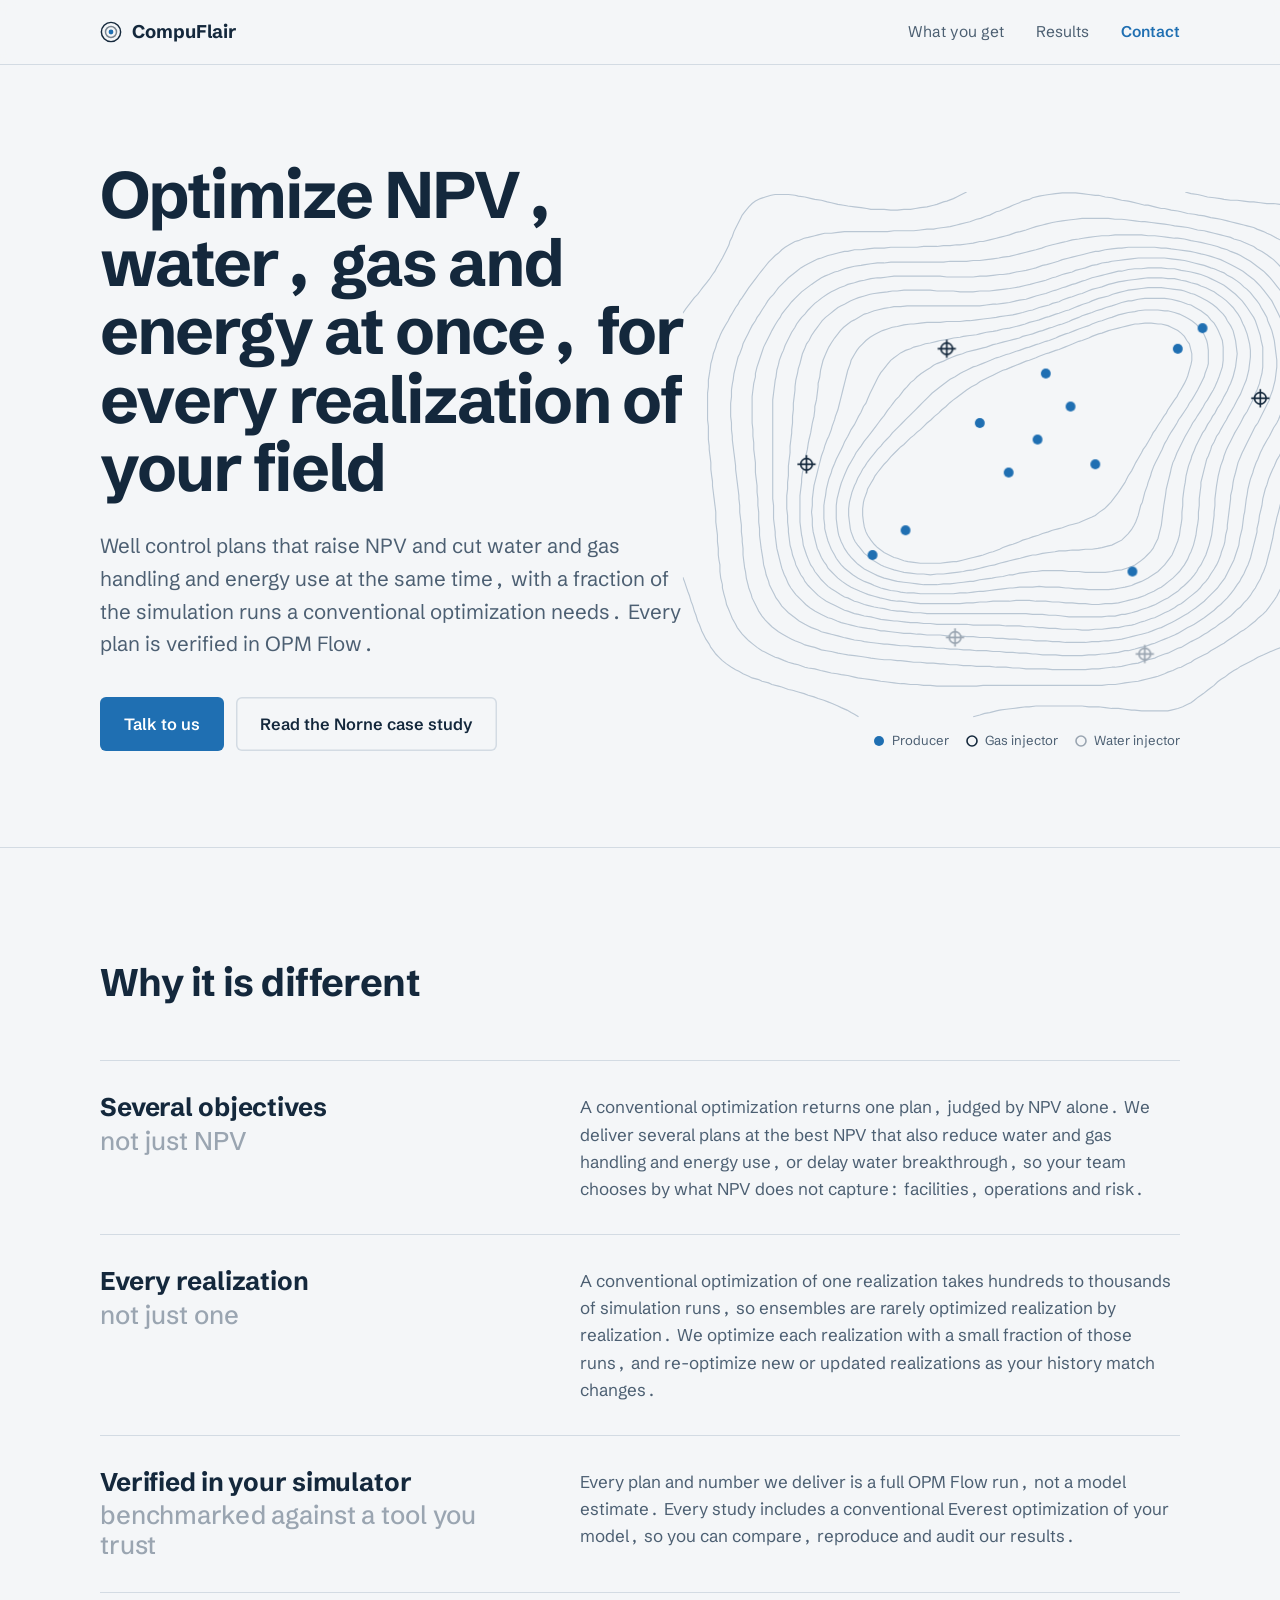
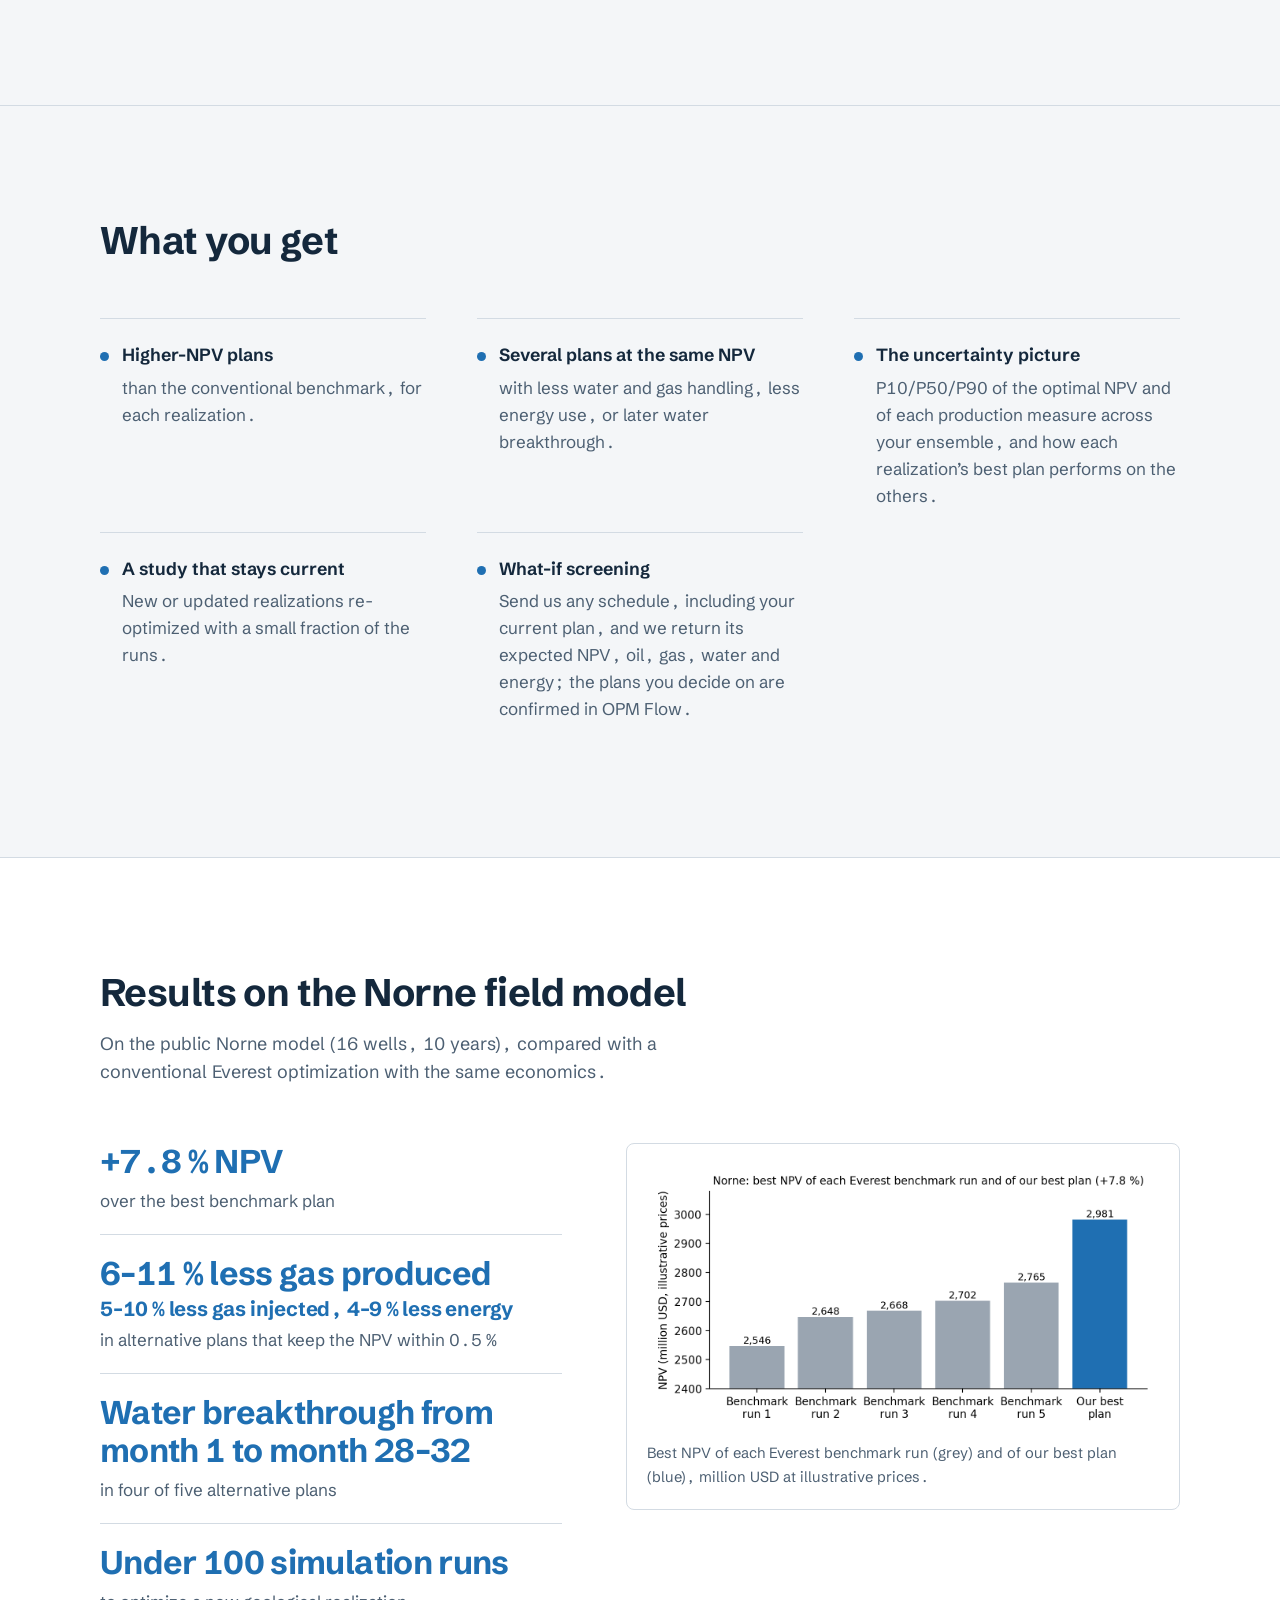
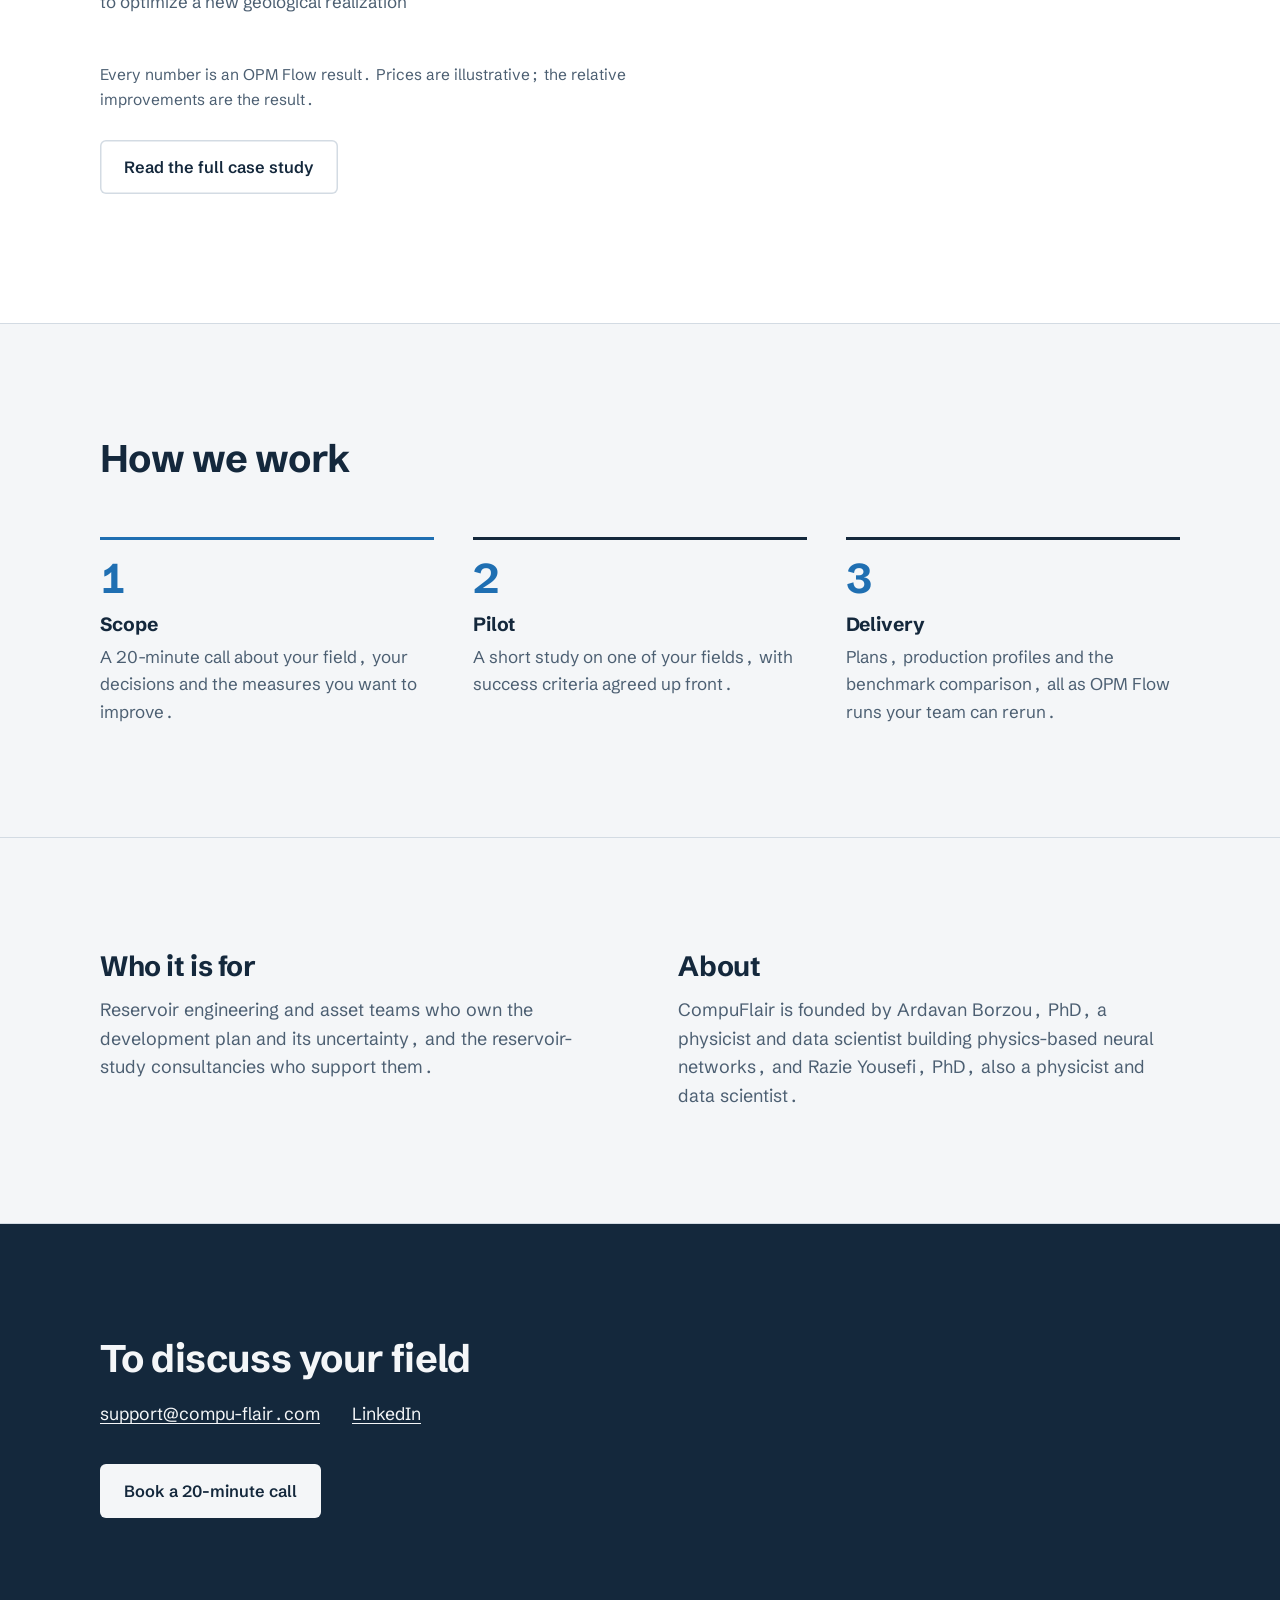
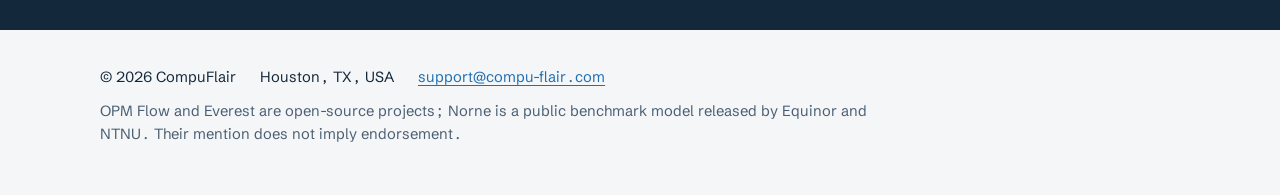
==== index.html @ 42e64021 "Fill in contact details, add email copy fallback, drop scope note - Replace placeholders with CompuF" ====
<!doctype html>
<html lang="en">
<head>
  <meta charset="utf-8">
  <meta name="viewport" content="width=device-width, initial-scale=1">
  <title>CompuFlair | Well control optimization</title>
  <meta name="description" content="Well control plans that raise NPV and cut water and gas handling and energy use at the same time, for every realization of your field. Every plan verified in OPM Flow.">
  <meta property="og:title" content="CompuFlair | Well control optimization">
  <meta property="og:description" content="Optimize NPV, water, gas and energy at once, for every realization of your field.">
  <meta property="og:type" content="website">
  <meta property="og:image" content="assets/figures/npv_comparison.png">
  <link rel="icon" href="assets/favicon.svg" type="image/svg+xml">
  <link rel="preconnect" href="https://fonts.googleapis.com">
  <link rel="preconnect" href="https://fonts.gstatic.com" crossorigin>
  <link href="https://fonts.googleapis.com/css2?family=Schibsted+Grotesk:wght@400;500;600;700&display=swap" rel="stylesheet">
  <link rel="stylesheet" href="assets/css/style.css">
</head>
<body>
  <a class="skip" href="#main">Skip to content</a>

  <header class="site-header">
    <div class="wrap">
      <a class="brand" href="./" aria-label="CompuFlair home">
        <svg viewBox="0 0 24 24" aria-hidden="true"><circle cx="12" cy="12" r="10.5" fill="none" stroke="currentColor" stroke-width="1.6"/><circle cx="12" cy="12" r="6" fill="none" stroke="currentColor" stroke-width="1.6" opacity=".55"/><circle cx="12" cy="12" r="2.6" fill="#1f6fb2"/></svg>
        CompuFlair
      </a>
      <nav class="nav" aria-label="Main">
        <a href="#what-you-get">What you get</a>
        <a href="#results">Results</a>
        <a class="nav-cta" href="#contact">Contact</a>
      </nav>
    </div>
  </header>

  <main id="main">
    <section class="hero">
      <div class="wrap">
        <div>
          <h1>Optimize NPV, water, gas and energy at once, for every realization of your field</h1>
          <p class="lede">Well control plans that raise NPV and cut water and gas handling and energy use at the same time, with a fraction of the simulation runs a conventional optimization needs. Every plan is verified in OPM Flow.</p>
          <div class="actions">
            <a class="button" href="#contact">Talk to us</a>
            <a class="button button-quiet" href="case-study.html">Read the Norne case study</a>
          </div>
        </div>
        <div class="hero-map" aria-hidden="false">
<svg class="reservoir" viewBox="0 0 800 640" role="img" aria-label="Contour map of a reservoir with 11 producers and 5 injectors">
<g class="contours" fill="none">
<path d="M0,147 L4,141 L8,136 L11,132 L14,128 L18,124 L21,120 L24,116 L28,111 L32,106 L36,100 L39,96 L41,92 L44,87 L48,80 L50,76 L52,72 L56,64 L57,60 L60,54 L62,48 L64,44 L68,36 L70,32 L72,28 L76,23 L80,18 L84,14 L88,11 L94,8 L100,6 L107,4 L112,3 L120,3 L128,3 L136,4 L140,5 L148,6 L156,8 L160,9 L168,10 L175,12 L180,13 L188,15 L195,16 L200,17 L208,18 L216,19 L223,20 L228,21 L236,21 L244,21 L252,22 L260,22 L268,21 L276,21 L282,20 L288,19 L296,18 L304,16 L308,15 L316,12 L320,11 L328,8 L332,6 L336,4 L344,0"/>
<path d="M609,0 L616,2 L624,3 L628,4 L636,6 L644,7 L652,8 L656,9 L664,10 L672,10 L680,11 L687,12 L692,12 L700,13 L708,14 L716,14 L724,15 L732,15 L737,16 L744,17 L752,18 L758,20 L764,22 L768,24 L774,28 L777,32 L780,36 L784,44 L785,48 L787,56 L788,60 L790,68 L791,76 L792,81 L794,88 L795,96"/>
<path d="M796,366 L792,371 L788,376 L786,380 L783,384 L780,391 L778,396 L776,401 L774,408 L772,416 L772,420 L771,428 L770,436 L770,444 L771,452 L771,460 L772,465 L773,472 L774,480 L776,488 L777,492 L778,500 L779,508 L778,516 L776,522 L772,528 L768,532 L764,535 L760,537 L755,540 L748,543 L744,545 L736,548 L732,549 L725,552 L720,554 L715,556 L708,559 L704,561 L697,564 L692,567 L688,569 L682,572 L676,575 L672,578 L668,580 L662,584 L657,588 L652,591 L648,594 L644,598 L640,601 L636,604 L631,608 L625,612 L620,616 L616,619 L612,621 L606,624 L600,626 L592,628 L588,629 L580,629 L572,629 L564,629 L556,629 L548,628 L544,628 L536,627 L528,626 L520,626 L512,625 L504,624 L497,624 L492,624 L484,623 L476,623 L468,623 L460,623 L452,623 L444,623 L436,623 L428,623 L420,624 L416,624 L408,625 L400,626 L392,627 L384,628 L380,629 L372,631 L366,632 L360,634 L352,636"/>
<path d="M213,636 L208,633 L204,631 L199,628 L192,625 L188,623 L181,620 L176,618 L171,616 L164,614 L159,612 L152,610 L147,608 L140,606 L133,604 L128,603 L120,600 L116,599 L108,597 L104,595 L96,593 L92,591 L84,589 L80,587 L73,584 L68,581 L64,579 L59,576 L53,572 L48,568 L44,564 L40,560 L37,556 L34,552 L32,548 L28,542 L25,536 L23,532 L20,524 L18,520 L16,513 L14,508 L12,501 L10,496 L8,489 L6,484 L4,478 L2,472 L0,467"/>
<path d="M796,311 L792,316 L789,320 L786,324 L782,328 L779,332 L776,336 L772,341 L768,346 L764,352 L761,356 L759,360 L756,366 L753,372 L751,376 L748,384 L747,388 L744,396 L743,400 L742,408 L740,415 L739,420 L738,428 L736,436 L736,440 L734,448 L732,456 L731,460 L729,468 L728,472 L725,480 L723,484 L720,490 L716,496 L713,500 L710,504 L707,508 L703,512 L698,516 L694,520 L689,524 L684,528 L680,531 L676,533 L672,536 L666,540 L660,544 L656,547 L652,549 L647,552 L640,556 L636,559 L632,561 L626,564 L620,567 L616,570 L611,572 L604,576 L600,577 L594,580 L588,582 L584,584 L576,587 L572,588 L564,590 L556,592 L552,593 L544,594 L536,595 L530,596 L524,597 L516,597 L508,598 L500,598 L492,598 L484,598 L476,598 L468,598 L460,598 L452,598 L444,598 L436,598 L428,598 L420,598 L412,598 L404,598 L396,598 L388,598 L380,598 L372,598 L364,598 L356,599 L348,599 L340,599 L332,599 L324,599 L316,599 L308,599 L300,598 L292,598 L284,597 L276,597 L268,596 L264,596 L256,595 L248,594 L240,593 L234,592 L228,591 L220,590 L212,589 L208,588 L200,586 L192,585 L187,584 L180,583 L172,581 L167,580 L160,578 L152,577 L148,576 L140,573 L135,572 L128,570 L123,568 L116,565 L112,564 L104,560 L100,558 L96,556 L90,552 L85,548 L80,544 L76,540 L72,536 L69,532 L66,528 L64,524 L60,517 L58,512 L56,507 L53,500 L52,495 L50,488 L48,480 L48,476 L46,468 L45,460 L45,452 L44,447 L43,440 L43,432 L42,424 L42,416 L41,408 L40,400 L40,394 L40,388 L39,380 L38,372 L37,364 L36,356 L36,351 L35,344 L34,336 L34,328 L33,320 L32,312 L32,308 L31,300 L31,292 L31,284 L30,276 L30,268 L30,260 L30,252 L30,244 L31,236 L31,228 L32,222 L33,216 L34,208 L36,201 L37,196 L40,188 L41,184 L44,177 L46,172 L48,168 L52,161 L55,156 L57,152 L60,147 L64,140 L67,136 L69,132 L72,128 L76,122 L80,116 L83,112 L86,108 L89,104 L92,100 L96,95 L100,90 L104,85 L108,81 L112,77 L116,74 L120,70 L124,67 L129,64 L136,60 L140,59 L147,56 L152,55 L160,53 L164,52 L172,50 L180,50 L188,49 L196,48 L204,48 L211,48 L216,48 L224,48 L232,48 L240,48 L248,48 L256,47 L264,47 L272,47 L280,47 L288,46 L296,45 L304,45 L309,44 L316,43 L324,42 L332,40 L336,39 L344,37 L348,36 L356,33 L361,32 L368,29 L372,28 L380,24 L384,23 L391,20 L396,18 L400,16 L408,13 L412,11 L420,9 L424,7 L432,5 L438,4 L444,3 L452,2 L460,1 L468,1 L476,1 L484,2 L492,3 L500,4 L504,4 L512,6 L520,7 L524,8 L532,10 L540,11 L544,12 L552,14 L560,16 L564,16 L572,18 L580,20 L584,20 L592,22 L600,23 L604,24 L612,26 L620,27 L625,28 L632,29 L640,31 L646,32 L652,33 L660,35 L664,36 L672,38 L680,40 L684,41 L692,43 L696,45 L704,48 L708,50 L713,52 L720,56 L724,58 L728,61 L732,64 L737,68 L741,72 L744,76 L748,81 L752,87 L755,92 L758,96 L760,100 L764,108 L766,112 L768,116 L771,124 L773,128 L776,134 L778,140 L780,144 L784,152 L785,156 L788,162 L791,168 L793,172 L796,180"/>
<path d="M520,576 L512,577 L504,578 L496,578 L488,579 L480,579 L472,579 L464,579 L456,579 L448,579 L440,578 L432,578 L424,578 L416,578 L408,577 L400,577 L392,576 L384,576 L380,576 L372,575 L364,575 L356,575 L348,574 L340,574 L332,573 L324,573 L316,572 L312,572 L304,571 L296,571 L288,570 L280,570 L272,569 L264,568 L260,568 L252,567 L244,567 L236,566 L228,565 L222,564 L216,563 L208,562 L200,561 L194,560 L188,559 L180,557 L174,556 L168,555 L160,552 L156,551 L148,549 L144,547 L136,544 L132,542 L128,540 L121,536 L116,533 L112,530 L108,527 L104,523 L100,519 L96,514 L92,508 L90,504 L88,500 L84,492 L83,488 L80,480 L79,476 L77,468 L76,460 L75,456 L74,448 L73,440 L73,432 L72,424 L72,420 L71,412 L71,404 L70,396 L69,388 L69,380 L68,372 L68,368 L67,360 L66,352 L65,344 L64,336 L64,332 L63,324 L62,316 L61,308 L60,300 L60,296 L59,288 L59,280 L58,272 L58,264 L58,256 L59,248 L59,240 L60,233 L61,228 L62,220 L64,212 L65,208 L67,200 L69,196 L72,188 L73,184 L76,178 L79,172 L81,168 L84,162 L88,156 L90,152 L93,148 L96,143 L100,137 L103,132 L106,128 L110,124 L113,120 L116,116 L120,112 L124,108 L128,104 L133,100 L138,96 L143,92 L148,89 L152,87 L158,84 L164,81 L168,80 L176,77 L180,76 L188,74 L196,72 L200,72 L208,70 L216,70 L224,69 L232,68 L239,68 L244,68 L252,67 L260,67 L268,67 L276,67 L284,67 L292,66 L300,66 L308,66 L316,65 L324,65 L332,64 L336,64 L344,63 L352,62 L360,60 L364,60 L372,58 L380,56 L384,55 L392,53 L396,52 L404,49 L409,48 L416,46 L422,44 L428,42 L436,40 L440,39 L448,37 L453,36 L460,35 L468,34 L476,33 L484,32 L490,32 L496,32 L504,32 L508,32 L516,32 L524,33 L532,33 L540,34 L548,35 L556,36 L560,36 L568,37 L576,38 L584,39 L591,40 L596,41 L604,42 L612,43 L616,44 L624,46 L632,47 L636,48 L644,50 L652,52 L656,53 L664,55 L668,57 L676,59 L680,61 L687,64 L692,66 L696,69 L702,72 L708,76 L712,79 L716,82 L720,86 L724,90 L728,94 L732,99 L735,104 L738,108 L741,112 L744,118 L748,124 L750,128 L752,133 L755,140 L757,144 L760,151 L762,156 L764,161 L767,168 L768,172 L771,180 L772,184 L775,192 L776,196 L779,204 L780,209 L782,216 L783,224 L784,231 L784,236 L785,244 L784,252 L784,256 L782,264 L780,271 L778,276 L776,281 L772,288 L770,292 L768,296 L764,302 L760,308 L757,312 L755,316 L752,320 L748,326 L744,332 L742,336 L740,340 L736,347 L734,352 L732,356 L729,364 L727,368 L725,376 L724,380 L722,388 L720,395 L719,400 L717,408 L716,414 L715,420 L713,428 L712,433 L710,440 L708,448 L707,452 L704,460 L702,464 L700,469 L696,476 L694,480 L691,484 L688,489 L684,494 L680,498 L676,503 L672,506 L668,510 L664,514 L660,517 L656,520 L650,524 L645,528 L640,531 L636,534 L632,536 L626,540 L620,543 L616,545 L611,548 L604,552 L600,553 L594,556 L588,559 L584,560 L576,563 L572,565 L564,567 L560,568 L552,571 L545,572 L540,573 L532,575 L524,576 L520,576 Z"/>
<path d="M508,560 L500,561 L492,561 L484,562 L476,562 L468,562 L460,562 L452,561 L444,561 L436,561 L428,560 L424,560 L416,559 L408,559 L400,558 L392,558 L384,557 L376,557 L368,556 L363,556 L356,556 L348,555 L340,555 L332,554 L324,554 L316,553 L308,553 L300,552 L296,552 L288,551 L280,551 L272,550 L264,550 L256,549 L248,548 L244,548 L236,547 L228,546 L220,545 L216,544 L208,543 L200,541 L195,540 L188,538 L180,536 L176,535 L168,533 L164,531 L156,528 L152,526 L148,524 L141,520 L136,516 L132,513 L128,510 L124,506 L120,502 L116,496 L113,492 L111,488 L108,482 L105,476 L104,472 L101,464 L100,459 L98,452 L97,444 L96,438 L95,432 L94,424 L93,416 L93,408 L92,400 L92,395 L92,388 L91,380 L91,372 L90,364 L90,356 L89,348 L88,340 L88,333 L88,328 L87,320 L86,312 L86,304 L85,296 L85,288 L84,280 L84,273 L84,268 L84,260 L84,256 L84,248 L85,240 L86,232 L88,224 L88,220 L90,212 L92,206 L94,200 L96,194 L98,188 L100,184 L104,176 L106,172 L108,168 L112,161 L115,156 L118,152 L120,148 L124,143 L128,138 L132,133 L136,129 L140,125 L144,121 L148,118 L152,115 L156,112 L162,108 L168,104 L172,102 L177,100 L184,97 L188,96 L196,93 L200,92 L208,90 L216,89 L221,88 L228,87 L236,86 L244,86 L252,85 L260,85 L268,85 L276,85 L284,85 L292,85 L300,85 L308,85 L316,85 L324,84 L332,84 L340,84 L344,84 L352,83 L360,83 L368,82 L376,81 L383,80 L388,79 L396,78 L404,76 L408,75 L416,73 L420,72 L428,70 L435,68 L440,66 L448,64 L452,63 L460,61 L465,60 L472,58 L480,57 L485,56 L492,55 L500,54 L508,53 L516,53 L524,52 L528,52 L536,52 L544,52 L548,52 L556,52 L564,53 L572,53 L580,54 L588,55 L596,56 L600,56 L608,57 L616,59 L622,60 L628,61 L636,63 L640,64 L648,66 L653,68 L660,70 L664,72 L672,75 L676,77 L681,80 L688,84 L692,87 L696,90 L700,93 L704,96 L708,100 L712,104 L716,109 L720,114 L724,119 L727,124 L729,128 L732,133 L736,140 L738,144 L740,149 L743,156 L744,160 L747,168 L748,172 L751,180 L752,184 L754,192 L756,200 L756,204 L758,212 L758,220 L759,228 L758,236 L757,244 L756,252 L755,256 L752,264 L751,268 L748,275 L746,280 L743,284 L740,290 L737,296 L734,300 L732,304 L728,311 L725,316 L723,320 L720,325 L717,332 L715,336 L712,343 L710,348 L708,355 L706,360 L704,368 L703,372 L702,380 L700,388 L699,392 L698,400 L696,408 L696,412 L694,420 L692,428 L691,432 L689,440 L688,444 L685,452 L683,456 L680,463 L677,468 L675,472 L672,476 L668,482 L664,487 L660,492 L656,496 L652,500 L648,503 L644,507 L640,510 L636,513 L632,516 L626,520 L620,524 L616,526 L612,528 L605,532 L600,535 L596,537 L589,540 L584,542 L579,544 L572,547 L568,548 L560,551 L555,552 L548,554 L540,556 L536,556 L528,558 L520,559 L512,560 L508,560 Z"/>
<path d="M512,544 L504,545 L496,545 L488,546 L480,546 L472,546 L464,546 L456,545 L448,545 L440,544 L433,544 L428,544 L420,543 L412,543 L404,542 L396,542 L388,541 L380,541 L372,540 L368,540 L360,540 L352,539 L344,539 L336,538 L328,538 L320,538 L312,537 L304,537 L296,537 L288,536 L284,536 L276,535 L268,535 L260,534 L252,533 L244,532 L240,532 L232,530 L224,529 L218,528 L212,527 L204,525 L200,524 L192,522 L187,520 L180,517 L176,516 L168,512 L164,510 L160,508 L154,504 L149,500 L145,496 L141,492 L137,488 L134,484 L131,480 L128,475 L125,468 L123,464 L120,456 L119,452 L117,444 L116,440 L114,432 L113,424 L112,416 L112,412 L111,404 L110,396 L110,388 L110,380 L109,372 L109,364 L109,356 L109,348 L109,340 L109,332 L109,324 L109,316 L109,308 L109,300 L109,292 L109,284 L109,276 L109,268 L109,260 L109,252 L110,244 L111,236 L112,228 L113,224 L114,216 L116,209 L117,204 L120,196 L122,192 L124,186 L127,180 L129,176 L132,170 L136,164 L138,160 L141,156 L144,152 L148,148 L152,143 L156,139 L160,135 L164,132 L169,128 L175,124 L180,121 L184,119 L190,116 L196,114 L200,112 L208,110 L214,108 L220,107 L228,105 L236,104 L240,104 L248,103 L256,102 L264,102 L272,102 L280,102 L288,102 L296,102 L304,102 L312,102 L320,103 L328,103 L336,103 L344,103 L352,103 L360,102 L368,102 L376,101 L384,100 L388,100 L396,99 L404,97 L410,96 L416,95 L424,93 L428,92 L436,89 L441,88 L448,86 L455,84 L460,82 L468,80 L472,79 L480,77 L484,76 L492,74 L500,72 L504,72 L512,70 L520,69 L528,68 L532,68 L540,67 L548,67 L556,67 L564,67 L572,67 L580,68 L586,68 L592,69 L600,70 L608,71 L615,72 L620,73 L628,75 L633,76 L640,78 L646,80 L652,82 L656,84 L664,88 L668,90 L672,92 L679,96 L684,100 L688,103 L692,106 L696,110 L700,114 L704,119 L708,124 L711,128 L714,132 L716,136 L720,144 L722,148 L724,152 L727,160 L729,164 L731,172 L732,176 L734,184 L736,192 L736,196 L737,204 L738,212 L738,220 L737,228 L736,236 L735,240 L733,248 L732,252 L729,260 L727,264 L724,271 L722,276 L720,280 L716,286 L713,292 L711,296 L708,301 L704,308 L702,312 L700,316 L697,324 L695,328 L692,336 L691,340 L688,348 L687,352 L685,360 L684,367 L683,372 L682,380 L681,388 L680,392 L679,400 L678,408 L676,416 L675,420 L674,428 L672,434 L670,440 L668,446 L665,452 L663,456 L660,462 L657,468 L654,472 L651,476 L648,480 L644,484 L640,488 L636,492 L632,496 L627,500 L622,504 L616,508 L612,511 L608,513 L603,516 L596,520 L592,522 L588,524 L580,528 L576,529 L569,532 L564,534 L556,536 L552,537 L544,539 L540,540 L532,542 L524,543 L516,544 L512,544 Z"/>
<path d="M524,528 L516,529 L508,530 L500,530 L492,531 L484,531 L476,530 L468,530 L460,530 L452,529 L444,529 L436,528 L432,528 L424,527 L416,527 L408,526 L400,526 L392,526 L384,525 L376,525 L368,525 L360,525 L352,525 L344,524 L336,524 L328,524 L324,524 L316,524 L308,524 L300,523 L292,523 L284,522 L276,522 L268,521 L260,520 L256,520 L248,519 L240,518 L232,516 L228,515 L220,514 L213,512 L208,511 L200,508 L196,507 L190,504 L184,501 L180,499 L174,496 L168,492 L164,489 L160,485 L156,481 L152,477 L148,472 L146,468 L143,464 L140,458 L137,452 L136,448 L133,440 L132,435 L130,428 L129,420 L128,412 L128,408 L127,400 L127,392 L126,384 L126,376 L126,368 L127,360 L127,352 L128,344 L128,337 L128,332 L129,324 L130,316 L130,308 L131,300 L132,292 L132,288 L133,280 L133,272 L134,264 L134,256 L135,248 L136,240 L136,236 L137,228 L139,220 L140,214 L142,208 L144,200 L145,196 L148,189 L150,184 L153,180 L156,174 L160,168 L163,164 L166,160 L169,156 L173,152 L178,148 L183,144 L188,140 L192,138 L196,136 L203,132 L208,130 L213,128 L220,126 L227,124 L232,123 L240,122 L248,121 L254,120 L260,120 L268,119 L276,119 L284,119 L292,119 L300,119 L308,120 L315,120 L320,120 L328,120 L336,121 L344,121 L352,121 L360,120 L368,120 L372,120 L380,119 L388,118 L396,117 L402,116 L408,115 L416,113 L421,112 L428,110 L436,108 L440,107 L448,104 L452,103 L460,100 L464,99 L472,97 L476,95 L484,93 L488,92 L496,89 L502,88 L508,86 L516,85 L520,84 L528,83 L536,82 L544,81 L552,80 L556,80 L564,80 L572,80 L577,80 L584,80 L592,81 L600,82 L608,83 L612,84 L620,86 L628,88 L632,89 L640,92 L644,93 L651,96 L656,98 L660,101 L666,104 L672,108 L676,111 L680,115 L684,118 L688,122 L692,127 L696,132 L699,136 L701,140 L704,145 L708,152 L709,156 L712,163 L714,168 L716,176 L717,180 L718,188 L719,196 L720,204 L720,212 L719,220 L718,228 L716,236 L715,240 L712,248 L711,252 L708,258 L705,264 L703,268 L700,274 L697,280 L694,284 L692,288 L688,296 L686,300 L684,304 L680,312 L678,316 L676,321 L673,328 L672,332 L670,340 L668,347 L667,352 L666,360 L664,368 L664,372 L663,380 L662,388 L661,396 L660,404 L660,408 L658,416 L657,424 L656,428 L653,436 L652,440 L649,448 L647,452 L644,457 L640,463 L637,468 L634,472 L630,476 L627,480 L623,484 L618,488 L613,492 L608,496 L604,499 L600,501 L596,504 L589,508 L584,510 L580,512 L572,516 L568,517 L560,520 L556,521 L548,524 L544,525 L536,526 L528,528 L524,528 Z"/>
<path d="M532,512 L524,514 L516,514 L508,515 L500,515 L492,515 L484,515 L476,515 L468,515 L460,514 L452,513 L444,513 L436,512 L432,512 L424,512 L416,511 L408,511 L400,511 L392,511 L384,511 L376,511 L368,511 L360,511 L352,511 L344,511 L336,511 L328,511 L320,511 L312,511 L304,511 L296,511 L288,510 L280,510 L272,509 L264,508 L260,508 L252,507 L244,505 L237,504 L232,503 L224,501 L220,500 L212,497 L208,496 L200,492 L196,491 L191,488 L185,484 L180,481 L176,478 L172,474 L168,470 L164,465 L160,460 L158,456 L155,452 L152,445 L150,440 L148,434 L146,428 L145,420 L144,416 L143,408 L142,400 L142,392 L142,384 L142,376 L142,368 L143,360 L144,352 L144,348 L145,340 L147,332 L148,325 L149,320 L151,312 L152,305 L153,300 L155,292 L156,286 L157,280 L159,272 L160,264 L160,260 L162,252 L163,244 L164,236 L164,232 L166,224 L167,216 L168,212 L170,204 L172,199 L175,192 L177,188 L180,183 L184,177 L188,172 L191,168 L195,164 L200,160 L204,157 L208,155 L213,152 L220,148 L224,147 L232,144 L236,143 L244,141 L251,140 L256,139 L264,139 L272,138 L280,138 L288,138 L296,138 L304,138 L312,138 L320,138 L328,138 L336,138 L344,138 L352,138 L360,138 L368,137 L376,136 L380,136 L388,135 L396,134 L404,132 L408,131 L416,130 L422,128 L428,126 L436,124 L440,123 L448,120 L452,119 L460,116 L464,115 L472,112 L476,111 L484,108 L488,107 L496,104 L500,103 L508,101 L512,100 L520,98 L528,96 L532,96 L540,94 L548,93 L556,93 L564,92 L572,92 L580,92 L588,93 L596,93 L604,95 L611,96 L616,97 L624,99 L628,100 L636,103 L640,105 L646,108 L652,111 L656,113 L660,116 L665,120 L670,124 L674,128 L678,132 L681,136 L684,140 L688,146 L692,152 L694,156 L696,162 L698,168 L700,174 L701,180 L703,188 L703,196 L703,204 L703,212 L702,220 L700,227 L699,232 L696,240 L694,244 L692,250 L689,256 L687,260 L684,266 L680,272 L678,276 L676,280 L672,287 L669,292 L667,296 L664,302 L661,308 L659,312 L656,320 L655,324 L652,332 L651,336 L649,344 L648,350 L647,356 L646,364 L645,372 L645,380 L644,388 L644,392 L643,400 L642,408 L641,416 L640,420 L638,428 L636,434 L634,440 L632,444 L628,452 L625,456 L623,460 L620,464 L616,469 L612,473 L608,477 L604,480 L600,484 L594,488 L588,492 L584,494 L580,496 L573,500 L568,502 L563,504 L556,506 L551,508 L544,510 L536,512 L532,512 Z"/>
<path d="M536,496 L528,498 L520,499 L512,499 L504,500 L496,500 L488,499 L480,499 L472,498 L464,498 L456,497 L448,497 L440,496 L436,496 L428,496 L420,495 L412,495 L404,495 L396,496 L388,496 L384,496 L376,496 L368,497 L360,497 L352,498 L344,498 L336,499 L328,499 L320,499 L312,499 L304,499 L296,499 L288,499 L280,498 L272,497 L264,496 L260,496 L252,495 L244,493 L239,492 L232,490 L225,488 L220,486 L215,484 L208,481 L204,479 L199,476 L193,472 L188,468 L184,464 L180,460 L176,456 L174,452 L171,448 L168,443 L165,436 L163,432 L161,424 L160,420 L158,412 L157,404 L157,396 L156,388 L157,380 L157,372 L158,364 L159,356 L160,352 L162,344 L164,336 L165,332 L167,324 L168,320 L171,312 L172,308 L175,300 L177,296 L180,288 L181,284 L184,276 L185,272 L188,264 L189,260 L191,252 L192,248 L194,240 L196,232 L197,228 L199,220 L200,216 L203,208 L204,204 L208,197 L211,192 L214,188 L218,184 L222,180 L227,176 L232,173 L236,171 L242,168 L248,166 L254,164 L260,163 L268,161 L276,160 L280,160 L288,159 L296,158 L304,158 L312,158 L320,157 L328,157 L336,157 L344,156 L348,156 L356,155 L364,154 L372,153 L380,152 L384,151 L392,150 L400,149 L404,148 L412,146 L419,144 L424,143 L432,140 L436,139 L444,137 L448,135 L456,133 L460,131 L468,128 L472,127 L480,124 L484,123 L491,120 L496,118 L504,116 L508,115 L516,112 L520,111 L528,109 L534,108 L540,107 L548,106 L556,105 L564,104 L571,104 L576,104 L580,104 L588,105 L596,105 L604,107 L610,108 L616,110 L624,112 L628,114 L634,116 L640,119 L644,121 L648,124 L654,128 L659,132 L663,136 L667,140 L670,144 L673,148 L676,153 L679,160 L681,164 L684,172 L685,176 L687,184 L688,192 L688,200 L687,208 L686,216 L684,224 L683,228 L680,235 L678,240 L676,245 L672,252 L670,256 L668,260 L664,267 L661,272 L659,276 L656,281 L652,288 L650,292 L647,296 L644,303 L641,308 L640,312 L637,320 L635,324 L633,332 L632,336 L630,344 L628,352 L628,356 L627,364 L626,372 L626,380 L625,388 L625,396 L624,403 L623,408 L622,416 L620,424 L619,428 L616,436 L614,440 L612,445 L608,452 L605,456 L602,460 L598,464 L594,468 L589,472 L584,476 L580,479 L576,481 L571,484 L564,487 L560,489 L552,492 L548,493 L540,495 L536,496 Z"/>
<path d="M360,484 L352,485 L344,486 L336,486 L328,487 L320,487 L312,487 L304,487 L296,487 L288,487 L280,486 L272,486 L264,485 L260,484 L252,483 L244,481 L240,480 L232,477 L228,475 L220,472 L216,470 L212,468 L206,464 L201,460 L196,456 L192,452 L189,448 L186,444 L184,440 L180,433 L178,428 L176,423 L174,416 L172,408 L172,404 L171,396 L171,388 L171,380 L172,373 L173,368 L174,360 L176,352 L177,348 L180,340 L181,336 L184,329 L186,324 L188,320 L192,312 L194,308 L196,303 L200,296 L202,292 L204,288 L208,282 L211,276 L213,272 L216,267 L219,260 L222,256 L224,251 L227,244 L229,240 L232,234 L235,228 L237,224 L240,219 L244,214 L248,209 L252,204 L256,201 L260,198 L264,195 L270,192 L276,190 L280,188 L288,186 L294,184 L300,183 L308,181 L312,180 L320,179 L328,177 L336,176 L340,175 L348,174 L356,173 L360,172 L368,170 L376,169 L381,168 L388,166 L396,165 L400,164 L408,162 L415,160 L420,158 L428,156 L432,155 L440,152 L444,151 L452,148 L456,147 L464,144 L468,143 L475,140 L480,138 L485,136 L492,134 L496,132 L504,129 L508,128 L516,126 L521,124 L528,122 L536,120 L540,119 L548,118 L556,117 L564,116 L572,116 L580,116 L588,117 L596,118 L604,119 L608,120 L616,123 L620,124 L628,128 L632,130 L636,132 L642,136 L647,140 L651,144 L655,148 L658,152 L660,156 L664,162 L667,168 L668,172 L670,180 L671,188 L672,196 L671,204 L670,212 L668,220 L667,224 L664,232 L662,236 L660,241 L656,248 L654,252 L652,256 L648,262 L645,268 L642,272 L640,276 L636,282 L633,288 L630,292 L628,296 L624,304 L622,308 L620,313 L617,320 L616,324 L613,332 L612,336 L610,344 L609,352 L608,357 L607,364 L606,372 L606,380 L605,388 L605,396 L604,403 L603,408 L602,416 L600,423 L598,428 L596,433 L593,440 L590,444 L587,448 L584,452 L580,456 L576,460 L570,464 L564,468 L560,470 L556,472 L548,475 L544,477 L536,479 L530,480 L524,481 L516,482 L508,482 L500,482 L492,482 L484,481 L476,481 L468,480 L464,480 L456,479 L448,479 L440,479 L432,478 L424,479 L416,479 L408,479 L400,480 L396,480 L388,481 L380,482 L372,483 L364,484 L360,484 Z"/>
<path d="M348,472 L340,473 L332,474 L324,475 L316,475 L308,476 L300,476 L292,476 L284,475 L276,474 L268,473 L260,472 L256,471 L248,469 L244,468 L236,465 L232,463 L226,460 L220,457 L216,454 L212,451 L208,447 L204,443 L200,438 L196,432 L194,428 L192,424 L189,416 L188,411 L187,404 L186,396 L186,388 L186,380 L187,372 L188,368 L190,360 L192,353 L194,348 L196,343 L199,336 L201,332 L204,327 L208,320 L210,316 L213,312 L216,308 L220,302 L224,297 L228,292 L231,288 L234,284 L237,280 L240,276 L244,271 L248,265 L252,260 L255,256 L258,252 L262,248 L265,244 L268,240 L272,236 L276,231 L280,228 L284,224 L289,220 L295,216 L300,213 L304,210 L308,208 L316,205 L320,203 L327,200 L332,198 L339,196 L344,194 L352,192 L356,191 L364,189 L368,188 L376,185 L381,184 L388,182 L396,180 L400,179 L408,177 L412,175 L420,173 L424,172 L432,169 L436,168 L444,165 L448,164 L456,161 L460,160 L468,157 L472,155 L480,152 L484,150 L490,148 L496,146 L501,144 L508,142 L513,140 L520,138 L526,136 L532,134 L540,132 L544,132 L552,130 L560,129 L568,129 L576,129 L584,129 L592,130 L600,132 L604,133 L612,136 L616,137 L621,140 L628,144 L632,147 L636,150 L640,155 L644,159 L647,164 L649,168 L652,175 L654,180 L655,188 L655,196 L655,204 L654,212 L652,218 L650,224 L648,229 L645,236 L643,240 L640,245 L636,252 L633,256 L631,260 L628,265 L624,271 L621,276 L618,280 L616,284 L612,291 L609,296 L607,300 L604,306 L601,312 L599,316 L596,324 L594,328 L592,335 L591,340 L589,348 L588,352 L586,360 L585,368 L584,374 L583,380 L582,388 L581,396 L580,404 L579,408 L577,416 L576,420 L572,428 L570,432 L567,436 L563,440 L559,444 L554,448 L548,452 L544,454 L538,456 L532,458 L524,459 L520,460 L512,461 L504,461 L496,461 L488,461 L480,460 L476,460 L468,460 L460,459 L452,459 L444,459 L436,459 L428,460 L424,460 L416,461 L408,462 L400,464 L396,464 L388,466 L380,467 L375,468 L368,469 L360,470 L352,472 L348,472 Z"/>
<path d="M340,460 L332,461 L324,462 L316,463 L308,463 L300,464 L292,463 L284,463 L276,462 L268,461 L264,460 L256,458 L250,456 L244,454 L240,452 L233,448 L228,445 L224,441 L220,438 L216,433 L212,428 L209,424 L207,420 L204,412 L203,408 L202,400 L201,392 L201,384 L202,376 L204,368 L205,364 L208,356 L210,352 L212,347 L216,340 L218,336 L221,332 L224,327 L228,322 L232,317 L236,312 L240,308 L243,304 L247,300 L251,296 L254,292 L258,288 L262,284 L266,280 L270,276 L274,272 L278,268 L282,264 L286,260 L290,256 L294,252 L298,248 L302,244 L307,240 L312,236 L316,233 L320,230 L324,227 L330,224 L336,220 L340,218 L344,216 L352,212 L356,211 L363,208 L368,206 L373,204 L380,201 L384,200 L392,197 L396,196 L404,193 L408,192 L416,189 L420,188 L428,185 L432,184 L440,181 L444,180 L452,177 L456,175 L464,172 L468,171 L475,168 L480,166 L486,164 L492,162 L496,160 L504,157 L508,156 L516,153 L520,152 L528,149 L532,148 L540,146 L548,145 L552,144 L560,143 L568,143 L576,143 L584,144 L588,144 L596,146 L602,148 L608,151 L612,153 L617,156 L622,160 L626,164 L629,168 L632,173 L635,180 L636,184 L637,192 L637,200 L637,208 L636,212 L633,220 L632,224 L628,232 L626,236 L624,240 L620,247 L617,252 L614,256 L612,260 L608,266 L604,272 L601,276 L599,280 L596,285 L592,291 L589,296 L587,300 L584,305 L581,312 L579,316 L576,322 L573,328 L571,332 L568,340 L567,344 L564,352 L563,356 L560,364 L559,368 L557,376 L555,380 L553,388 L552,392 L549,400 L547,404 L544,409 L540,414 L536,418 L532,422 L528,424 L520,428 L516,429 L508,431 L503,432 L496,433 L488,433 L480,434 L472,434 L464,435 L456,435 L451,436 L444,437 L436,438 L428,440 L424,440 L416,442 L409,444 L404,445 L396,447 L392,448 L384,450 L378,452 L372,453 L364,455 L360,456 L352,458 L344,459 L340,460 Z"/>
<path d="M328,448 L320,449 L312,450 L304,450 L296,450 L288,450 L280,449 L273,448 L268,447 L260,444 L256,443 L250,440 L244,437 L240,434 L236,431 L232,427 L228,422 L224,416 L222,412 L220,406 L219,400 L218,392 L218,384 L219,376 L220,372 L223,364 L224,360 L228,353 L231,348 L233,344 L236,340 L240,335 L244,330 L248,326 L252,321 L256,317 L260,313 L264,309 L268,306 L272,302 L276,298 L280,295 L284,291 L288,288 L292,284 L296,280 L301,276 L305,272 L310,268 L314,264 L319,260 L323,256 L328,252 L332,249 L336,246 L340,243 L344,240 L350,236 L356,233 L360,230 L364,228 L372,224 L376,222 L380,220 L388,216 L392,215 L399,212 L404,210 L409,208 L416,205 L420,204 L428,201 L432,199 L440,196 L444,195 L452,192 L456,191 L463,188 L468,186 L473,184 L480,181 L484,180 L492,177 L496,175 L504,172 L508,171 L516,168 L520,167 L528,165 L532,164 L540,162 L548,160 L552,160 L560,159 L568,159 L576,160 L580,160 L588,162 L592,164 L600,168 L604,171 L608,175 L611,180 L614,184 L616,192 L617,196 L617,204 L616,209 L614,216 L612,223 L610,228 L608,232 L604,239 L601,244 L599,248 L596,252 L592,258 L588,264 L586,268 L583,272 L580,277 L576,283 L573,288 L570,292 L568,296 L564,303 L561,308 L558,312 L556,316 L552,323 L549,328 L547,332 L544,338 L540,344 L538,348 L536,352 L532,358 L528,364 L525,368 L522,372 L519,376 L515,380 L511,384 L505,388 L500,392 L496,394 L491,396 L484,399 L480,401 L472,403 L468,404 L460,407 L456,408 L448,410 L443,412 L436,414 L431,416 L424,418 L419,420 L412,422 L408,424 L400,427 L396,428 L388,431 L384,433 L376,436 L372,437 L364,440 L360,441 L352,443 L348,444 L340,446 L332,448 L328,448 Z"/>
</g><g class="wells">
<circle style="--i:0" class="prod" cx="430" cy="300" r="6"/>
<circle style="--i:1" class="prod" cx="470" cy="260" r="6"/>
<circle style="--i:2" class="prod" cx="395" cy="340" r="6"/>
<circle style="--i:3" class="prod" cx="500" cy="330" r="6"/>
<circle style="--i:4" class="prod" cx="440" cy="220" r="6"/>
<circle style="--i:5" class="prod" cx="360" cy="280" r="6"/>
<circle style="--i:6" class="prod" cx="270" cy="410" r="6"/>
<circle style="--i:7" class="prod" cx="230" cy="440" r="6"/>
<circle style="--i:8" class="prod" cx="600" cy="190" r="6"/>
<circle style="--i:9" class="prod" cx="630" cy="165" r="6"/>
<circle style="--i:10" class="prod" cx="545" cy="460" r="6"/>
<g style="--i:11" class="inj gas"><circle cx="320" cy="190" r="7"/><path d="M309,190 H331 M320,179 V201"/></g>
<g style="--i:12" class="inj gas"><circle cx="700" cy="250" r="7"/><path d="M689,250 H711 M700,239 V261"/></g>
<g style="--i:13" class="inj gas"><circle cx="150" cy="330" r="7"/><path d="M139,330 H161 M150,319 V341"/></g>
<g style="--i:14" class="inj water"><circle cx="560" cy="560" r="7"/><path d="M549,560 H571 M560,549 V571"/></g>
<g style="--i:15" class="inj water"><circle cx="330" cy="540" r="7"/><path d="M319,540 H341 M330,529 V551"/></g>
</g></svg>
          <div class="map-key" aria-hidden="true">
            <span><svg viewBox="0 0 14 14"><circle cx="7" cy="7" r="5" fill="var(--ours)"/></svg>Producer</span>
            <span><svg viewBox="0 0 14 14"><circle cx="7" cy="7" r="5" fill="none" stroke="var(--ink)" stroke-width="1.6"/></svg>Gas injector</span>
            <span><svg viewBox="0 0 14 14"><circle cx="7" cy="7" r="5" fill="none" stroke="var(--bench)" stroke-width="1.6"/></svg>Water injector</span>
          </div>
        </div>
      </div>
    </section>

    <section class="section" id="why">
      <div class="wrap">
        <div class="section-head">
          <h2>Why it is different</h2>
        </div>
        <ul class="contrasts">
          <li>
            <h3>Several objectives<span class="not">not just NPV</span></h3>
            <p>A conventional optimization returns one plan, judged by NPV alone. We deliver several plans at the best NPV that also reduce water and gas handling and energy use, or delay water breakthrough, so your team chooses by what NPV does not capture: facilities, operations and risk.</p>
          </li>
          <li>
            <h3>Every realization<span class="not">not just one</span></h3>
            <p>A conventional optimization of one realization takes hundreds to thousands of simulation runs, so ensembles are rarely optimized realization by realization. We optimize each realization with a small fraction of those runs, and re-optimize new or updated realizations as your history match changes.</p>
          </li>
          <li>
            <h3>Verified in your simulator<span class="not">benchmarked against a tool you trust</span></h3>
            <p>Every plan and number we deliver is a full OPM Flow run, not a model estimate. Every study includes a conventional Everest optimization of your model, so you can compare, reproduce and audit our results.</p>
          </li>
        </ul>
      </div>
    </section>

    <section class="section" id="what-you-get">
      <div class="wrap">
        <div class="section-head">
          <h2>What you get</h2>
        </div>
        <ul class="deliverables">
          <li><strong>Higher-NPV plans</strong><span>than the conventional benchmark, for each realization.</span></li>
          <li><strong>Several plans at the same NPV</strong><span>with less water and gas handling, less energy use, or later water breakthrough.</span></li>
          <li><strong>The uncertainty picture</strong><span>P10/P50/P90 of the optimal NPV and of each production measure across your ensemble, and how each realization’s best plan performs on the others.</span></li>
          <li><strong>A study that stays current</strong><span>New or updated realizations re-optimized with a small fraction of the runs.</span></li>
          <li><strong>What-if screening</strong><span>Send us any schedule, including your current plan, and we return its expected NPV, oil, gas, water and energy; the plans you decide on are confirmed in OPM Flow.</span></li>
        </ul>
      </div>
    </section>

    <section class="section results" id="results">
      <div class="wrap">
        <div class="section-head">
          <h2>Results on the Norne field model</h2>
          <p>On the public Norne model (16 wells, 10 years), compared with a conventional Everest optimization with the same economics.</p>
        </div>
        <div class="results-grid">
          <dl class="figures">
            <div><dt>+7.8 % NPV</dt><dd>over the best benchmark plan</dd></div>
            <div><dt>6–11 % less gas produced<small>5–10 % less gas injected, 4–9 % less energy</small></dt><dd>in alternative plans that keep the NPV within 0.5 %</dd></div>
            <div><dt>Water breakthrough from month 1 to month 28–32</dt><dd>in four of five alternative plans</dd></div>
            <div><dt>Under 100 simulation runs</dt><dd>to optimize a new geological realization</dd></div>
          </dl>
          <figure class="figure-frame">
            <img src="assets/figures/npv_comparison.png" width="1300" height="680" loading="lazy" alt="Bar chart: best NPV of five Everest benchmark runs (2,546 to 2,765 million USD) and our best plan at 2,981 million USD, 7.8 % higher.">
            <figcaption>Best NPV of each Everest benchmark run (grey) and of our best plan (blue), million USD at illustrative prices.</figcaption>
          </figure>
        </div>
        <p class="results-note">Every number is an OPM Flow result. Prices are illustrative; the relative improvements are the result.</p>
        <p class="results-more"><a class="button button-quiet" href="case-study.html">Read the full case study</a></p>
      </div>
    </section>

    <section class="section" id="how">
      <div class="wrap">
        <div class="section-head">
          <h2>How we work</h2>
        </div>
        <ol class="steps">
          <li><h3>Scope</h3><p>A 20-minute call about your field, your decisions and the measures you want to improve.</p></li>
          <li><h3>Pilot</h3><p>A short study on one of your fields, with success criteria agreed up front.</p></li>
          <li><h3>Delivery</h3><p>Plans, production profiles and the benchmark comparison, all as OPM Flow runs your team can rerun.</p></li>
        </ol>
      </div>
    </section>

    <section class="section" id="about">
      <div class="wrap two-up">
        <div>
          <h2>Who it is for</h2>
          <p>Reservoir engineering and asset teams who own the development plan and its uncertainty, and the reservoir-study consultancies who support them.</p>
        </div>
        <div>
          <h2>About</h2>
          <p>CompuFlair is founded by Ardavan Borzou, PhD, a physicist and data scientist building physics-based neural networks, and Razie Yousefi, PhD, also a physicist and data scientist.</p>
        </div>
      </div>
    </section>

    <section class="section contact" id="contact">
      <div class="wrap">
        <h2>To discuss your field</h2>
        <ul class="contact-lines">
          <li><a href="mailto:support@compu-flair.com">support@compu-flair.com</a></li>
          <li><a href="https://www.linkedin.com/in/ardavan-borzou" rel="noopener">LinkedIn</a></li>
        </ul>
        <a class="button" href="mailto:support@compu-flair.com?subject=Book%20a%2020-minute%20call">Book a 20-minute call</a>
      </div>
    </section>
  </main>

  <footer class="site-footer">
    <div class="wrap">
      <p class="row"><span>© 2026 CompuFlair</span><span>Houston, TX, USA</span><a href="mailto:support@compu-flair.com">support@compu-flair.com</a></p>
      <p>OPM Flow and Everest are open-source projects; Norne is a public benchmark model released by Equinor and NTNU. Their mention does not imply endorsement.</p>
    </div>
  </footer>
  <script src="assets/js/copy-email.js"></script>
</body>
</html>
---- assets/css/style.css ----
/* ------------------------------------------------------------------
   Colour tokens.
   Blue = our plans, grey = the conventional benchmark (same as the charts).
   ------------------------------------------------------------------ */
:root {
  --paper: #f4f6f8;
  --surface: #ffffff;
  --ink: #14283c;
  --muted: #4c5f72;
  --rule: #d3dbe3;
  --ours: #1f6fb2;
  --ours-ink: #ffffff;
  --bench: #9aa5b1;
  --contour: #b9c6d3;
  --focus: #1f6fb2;

  --font: "Schibsted Grotesk", system-ui, -apple-system, "Segoe UI", sans-serif;
  --measure: 66ch;
  --wide: 1160px;
  --gutter: clamp(16px, 4vw, 40px);
  color-scheme: light;
}

@media (prefers-color-scheme: dark) {
  :root:not([data-theme="light"]) {
    --paper: #0f1a25;
    --surface: #162433;
    --ink: #e4ebf2;
    --muted: #a0b1c2;
    --rule: #2a3c4f;
    --ours: #5ea6e3;
    --ours-ink: #0f1a25;
    --bench: #7f8b98;
    --contour: #2d4359;
    --focus: #8cc2f0;
    color-scheme: dark;
  }
}
:root[data-theme="dark"] {
  --paper: #0f1a25;
  --surface: #162433;
  --ink: #e4ebf2;
  --muted: #a0b1c2;
  --rule: #2a3c4f;
  --ours: #5ea6e3;
  --ours-ink: #0f1a25;
  --bench: #7f8b98;
  --contour: #2d4359;
  --focus: #8cc2f0;
  color-scheme: dark;
}

/* ------------------------------------------------------------------
   Base
   ------------------------------------------------------------------ */
*, *::before, *::after { box-sizing: border-box; }
html { -webkit-text-size-adjust: 100%; scroll-behavior: smooth; scroll-padding-top: 80px; }
@media (prefers-reduced-motion: reduce) { html { scroll-behavior: auto; } }

body {
  margin: 0;
  background: var(--paper);
  color: var(--ink);
  font-family: var(--font);
  font-size: 1.0625rem;
  line-height: 1.6;
  font-variant-numeric: tabular-nums;
  text-rendering: optimizeLegibility;
}

img { max-width: 100%; height: auto; display: block; }
a { color: var(--ours); text-underline-offset: 0.18em; text-decoration-thickness: 1px; }
a:hover { text-decoration-thickness: 2px; }
:focus-visible { outline: 3px solid var(--focus); outline-offset: 3px; border-radius: 2px; }

h1, h2, h3 { line-height: 1.15; margin: 0; font-weight: 700; letter-spacing: -0.015em; }
h2 { font-size: clamp(1.75rem, 3.2vw, 2.4rem); }
h3 { font-size: 1.2rem; letter-spacing: -0.005em; }
p { margin: 0 0 1em; }
strong { font-weight: 650; }

.wrap { max-width: var(--wide); margin: 0 auto; padding: 0 var(--gutter); }

.skip {
  position: absolute; left: -9999px; top: 8px;
  background: var(--surface); color: var(--ink); padding: 8px 12px; z-index: 100;
}
.skip:focus { left: 8px; }

/* ------------------------------------------------------------------
   Header
   ------------------------------------------------------------------ */
.site-header {
  position: sticky; top: 0; z-index: 10;
  background: color-mix(in srgb, var(--paper) 88%, transparent);
  backdrop-filter: blur(8px);
  -webkit-backdrop-filter: blur(8px);
  border-bottom: 1px solid var(--rule);
}
.site-header .wrap {
  display: flex; align-items: center; justify-content: space-between;
  gap: 16px; min-height: 64px;
}
.brand {
  font-weight: 700; font-size: 1.15rem; color: var(--ink); text-decoration: none;
  display: inline-flex; align-items: center; gap: 10px;
}
.brand svg { width: 22px; height: 22px; flex: none; }
.nav { display: flex; gap: clamp(14px, 2.5vw, 32px); }
.nav a { color: var(--muted); text-decoration: none; font-size: 0.97rem; }
.nav a:hover { color: var(--ink); }
.nav a.nav-cta { color: var(--ours); font-weight: 600; }
@media (max-width: 640px) {
  .nav a:not(.nav-cta) { display: none; }
}

/* ------------------------------------------------------------------
   Buttons
   ------------------------------------------------------------------ */
.button {
  display: inline-block;
  background: var(--ours); color: var(--ours-ink);
  font-weight: 600; font-size: 1.02rem;
  padding: 14px 24px; border-radius: 6px; text-decoration: none;
}
.button:hover { filter: brightness(1.08); }
.button-quiet {
  background: transparent; color: var(--ink);
  box-shadow: inset 0 0 0 1.5px var(--rule);
}
.button-quiet:hover { box-shadow: inset 0 0 0 1.5px var(--ink); filter: none; }

/* ------------------------------------------------------------------
   Hero: the reservoir map is the signature element
   ------------------------------------------------------------------ */
.hero { position: relative; overflow: hidden; border-bottom: 1px solid var(--rule); }
.hero .wrap {
  display: grid;
  grid-template-columns: minmax(0, 7fr) minmax(0, 5fr);
  align-items: center;
  gap: 24px;
  min-height: min(78vh, 720px);
  padding-top: clamp(48px, 8vw, 96px);
  padding-bottom: clamp(48px, 8vw, 96px);
}
.hero h1 {
  font-size: clamp(2.3rem, 5.2vw, 4.1rem);
  line-height: 1.04;
  letter-spacing: -0.03em;
  max-width: 15ch;
  margin-bottom: 28px;
}
.hero .lede { font-size: clamp(1.1rem, 1.6vw, 1.28rem); color: var(--muted); max-width: 46ch; margin-bottom: 36px; }
.hero .actions { display: flex; flex-wrap: wrap; gap: 12px; }

.hero-map { position: relative; align-self: stretch; min-height: 320px; }
.reservoir {
  position: absolute; inset: 50% auto auto 50%;
  width: 150%; max-width: none; transform: translate(-42%, -50%);
}
.reservoir .contours path { stroke: var(--contour); stroke-width: 1.4; }
.reservoir .prod { fill: var(--ours); }
.reservoir .inj circle { fill: var(--paper); stroke: var(--ink); stroke-width: 2; }
.reservoir .inj path { stroke: var(--ink); stroke-width: 2; }
.reservoir .inj.water circle { stroke: var(--bench); }
.reservoir .inj.water path { stroke: var(--bench); }

.map-key {
  position: absolute; right: 0; bottom: 0;
  font-size: 0.82rem; color: var(--muted);
  display: flex; gap: 16px; flex-wrap: wrap; justify-content: flex-end;
}
.map-key span { display: inline-flex; align-items: center; gap: 6px; }
.map-key svg { width: 14px; height: 14px; }

/* One orchestrated moment: the wells light up in sequence on load. */
@media (prefers-reduced-motion: no-preference) {
  .reservoir .contours path { stroke-dasharray: 2400; stroke-dashoffset: 2400; animation: draw 2.2s ease-out forwards; }
  .reservoir .wells > * { opacity: 0; animation: appear 0.4s ease-out forwards; }
  .reservoir .wells > *:nth-child(n) { animation-delay: calc(1.1s + var(--i, 0) * 70ms); }
}
@keyframes draw { to { stroke-dashoffset: 0; } }
@keyframes appear { to { opacity: 1; } }

@media (max-width: 860px) {
  .hero .wrap { grid-template-columns: 1fr; min-height: 0; }
  .hero-map { min-height: 260px; order: -1; margin: -24px calc(-1 * var(--gutter)) 0; overflow: hidden; }
  .reservoir { width: 115%; transform: translate(-50%, -50%); }
  .map-key { display: none; }
}

/* ------------------------------------------------------------------
   Sections
   ------------------------------------------------------------------ */
.section { padding: clamp(64px, 9vw, 112px) 0; border-bottom: 1px solid var(--rule); }
.section-head { max-width: var(--measure); margin-bottom: clamp(32px, 5vw, 56px); }
.section-head p { color: var(--muted); margin-top: 16px; font-size: 1.12rem; }

/* Why it is different: claim on the left, explanation on the right */
.contrasts { list-style: none; margin: 0; padding: 0; }
.contrasts li {
  display: grid; grid-template-columns: minmax(0, 5fr) minmax(0, 7fr);
  gap: clamp(16px, 4vw, 56px);
  padding: 32px 0; border-top: 1px solid var(--rule);
}
.contrasts li:last-child { border-bottom: 1px solid var(--rule); }
.contrasts h3 { font-size: clamp(1.3rem, 2.2vw, 1.6rem); }
.contrasts .not { display: block; color: var(--bench); font-weight: 500; margin-top: 4px; }
.contrasts p { margin: 0; color: var(--muted); max-width: 60ch; }
@media (max-width: 720px) { .contrasts li { grid-template-columns: 1fr; gap: 10px; } }

/* What you get */
.deliverables {
  list-style: none; margin: 0; padding: 0;
  display: grid; grid-template-columns: repeat(auto-fit, minmax(300px, 1fr));
  gap: 0 clamp(24px, 4vw, 56px);
}
.deliverables li { padding: 22px 0 22px 22px; border-top: 1px solid var(--rule); position: relative; }
.deliverables li::before {
  content: ""; position: absolute; left: 0; top: 33px;
  width: 9px; height: 9px; border-radius: 50%; background: var(--ours);
}
.deliverables strong { display: block; font-size: 1.1rem; margin-bottom: 4px; }
.deliverables span { color: var(--muted); }

/* Results */
.results { background: var(--surface); }
.results-grid {
  display: grid; grid-template-columns: minmax(0, 5fr) minmax(0, 6fr);
  gap: clamp(32px, 5vw, 72px); align-items: start;
}
.figures { margin: 0; }
.figures div { padding: 20px 0; border-top: 1px solid var(--rule); }
.figures div:first-child { border-top: 0; padding-top: 0; }
.figures dt {
  font-size: clamp(1.5rem, 2.6vw, 2.05rem); font-weight: 700; line-height: 1.15;
  letter-spacing: -0.02em; color: var(--ours);
}
.figures dt small { display: block; font-size: 0.62em; letter-spacing: -0.01em; margin-top: 4px; }
.figures dd { margin: 6px 0 0; color: var(--muted); }
.figure-frame {
  margin: 0; background: #fff; border: 1px solid var(--rule); border-radius: 8px;
  padding: clamp(10px, 2vw, 20px);
}
.figure-frame figcaption { color: #4c5f72; font-size: 0.92rem; margin-top: 10px; }
.results-note { color: var(--muted); font-size: 0.97rem; margin-top: 28px; max-width: var(--measure); }
.results-more { margin-top: 28px; }
@media (max-width: 900px) { .results-grid { grid-template-columns: 1fr; } }

/* How we work: a real sequence, so it is numbered */
.steps { list-style: none; margin: 0; padding: 0; counter-reset: step; display: grid; grid-template-columns: repeat(3, minmax(0, 1fr)); gap: clamp(20px, 3vw, 40px); }
.steps li { counter-increment: step; border-top: 3px solid var(--ink); padding-top: 18px; }
.steps li:first-child { border-top-color: var(--ours); }
.steps li::before { content: counter(step); display: block; font-weight: 700; font-size: 2.6rem; line-height: 1; color: var(--ours); margin-bottom: 14px; }
.steps h3 { margin-bottom: 8px; }
.steps p { color: var(--muted); margin: 0; }
@media (max-width: 760px) { .steps { grid-template-columns: 1fr; } }

/* For / About */
.two-up { display: grid; grid-template-columns: repeat(2, minmax(0, 1fr)); gap: clamp(32px, 6vw, 96px); }
.two-up h2 { font-size: clamp(1.4rem, 2.2vw, 1.75rem); margin-bottom: 14px; }
.two-up p { color: var(--muted); font-size: 1.12rem; max-width: 52ch; margin: 0; }
@media (max-width: 720px) { .two-up { grid-template-columns: 1fr; } }

/* Contact */
.contact { background: var(--ink); color: var(--paper); border-bottom: 0; }
.contact h2 { max-width: 20ch; }
.contact p { color: color-mix(in srgb, var(--paper) 78%, transparent); font-size: 1.12rem; margin: 20px 0 32px; }
.contact a:not(.button) { color: var(--paper); }
.contact .button { background: var(--paper); color: var(--ink); }
.contact-lines { list-style: none; margin: 20px 0 36px; padding: 0; display: flex; flex-wrap: wrap; gap: 8px 32px; font-size: 1.1rem; }

/* Footer */
.site-footer { padding: 36px 0 48px; color: var(--muted); font-size: 0.92rem; }
.site-footer .wrap { display: grid; gap: 10px; }
.site-footer p { margin: 0; max-width: 90ch; }
.site-footer .row { display: flex; flex-wrap: wrap; gap: 6px 24px; color: var(--ink); }

/* ------------------------------------------------------------------
   Case study page (long-form)
   ------------------------------------------------------------------ */
.article { padding: clamp(48px, 7vw, 88px) 0 clamp(64px, 9vw, 112px); }
.article .wrap { max-width: calc(var(--measure) + 2 * var(--gutter)); }
.article .crumb { font-size: 0.95rem; margin-bottom: 28px; display: inline-block; }
.article h1 { font-size: clamp(2rem, 4.4vw, 3.1rem); letter-spacing: -0.025em; line-height: 1.08; margin-bottom: 28px; }
.article .summary { font-size: 1.2rem; line-height: 1.55; color: var(--ink); margin-bottom: 16px; }
.article .audience { color: var(--muted); }
.article h2 { font-size: clamp(1.5rem, 2.6vw, 1.9rem); margin: 64px 0 18px; padding-top: 28px; border-top: 1px solid var(--rule); }
.article h3 { font-size: 1.25rem; margin: 44px 0 12px; }
.article h3 .n { color: var(--ours); margin-right: 6px; }
.article ul { padding-left: 1.2em; margin: 0 0 1em; }
.article li { margin-bottom: 0.4em; }
.article .figure-frame { margin: 28px 0 32px; }
.callout { background: var(--surface); border-left: 3px solid var(--ours); padding: 18px 22px; margin: 28px 0; }
.callout p:last-child { margin: 0; }
.assumptions { margin-top: 64px; padding: 4px 24px 12px; background: var(--surface); border: 1px solid var(--rule); border-radius: 8px; }
.assumptions summary { cursor: pointer; font-weight: 650; padding: 16px 0; font-size: 1.1rem; }
.assumptions ul { font-size: 0.97rem; color: var(--muted); }
.assumptions strong { color: var(--ink); }

.case-cta { margin-top: 64px; padding: 32px; background: var(--ink); color: var(--paper); border-radius: 8px; }
.case-cta h2 { margin: 0 0 10px; padding: 0; border: 0; font-size: 1.6rem; }
.case-cta p { color: color-mix(in srgb, var(--paper) 78%, transparent); }
.case-cta a:not(.button) { color: var(--paper); }
.case-cta .button { background: var(--paper); color: var(--ink); margin-top: 8px; }
.figure-frame.narrow { max-width: 560px; }

/* "Email copied" note, shown by assets/js/copy-email.js */
.toast {
  position: fixed;
  left: 50%;
  bottom: 24px;
  transform: translate(-50%, 12px);
  max-width: calc(100vw - 32px);
  padding: 10px 16px;
  border-radius: 8px;
  background: var(--ink);
  color: var(--paper);
  font: 500 15px/1.4 var(--font);
  opacity: 0;
  pointer-events: none;
  transition: opacity .2s, transform .2s;
  z-index: 100;
}
.toast.is-visible { opacity: 1; transform: translate(-50%, 0); }
@media (prefers-reduced-motion: reduce) { .toast { transition: none; } }
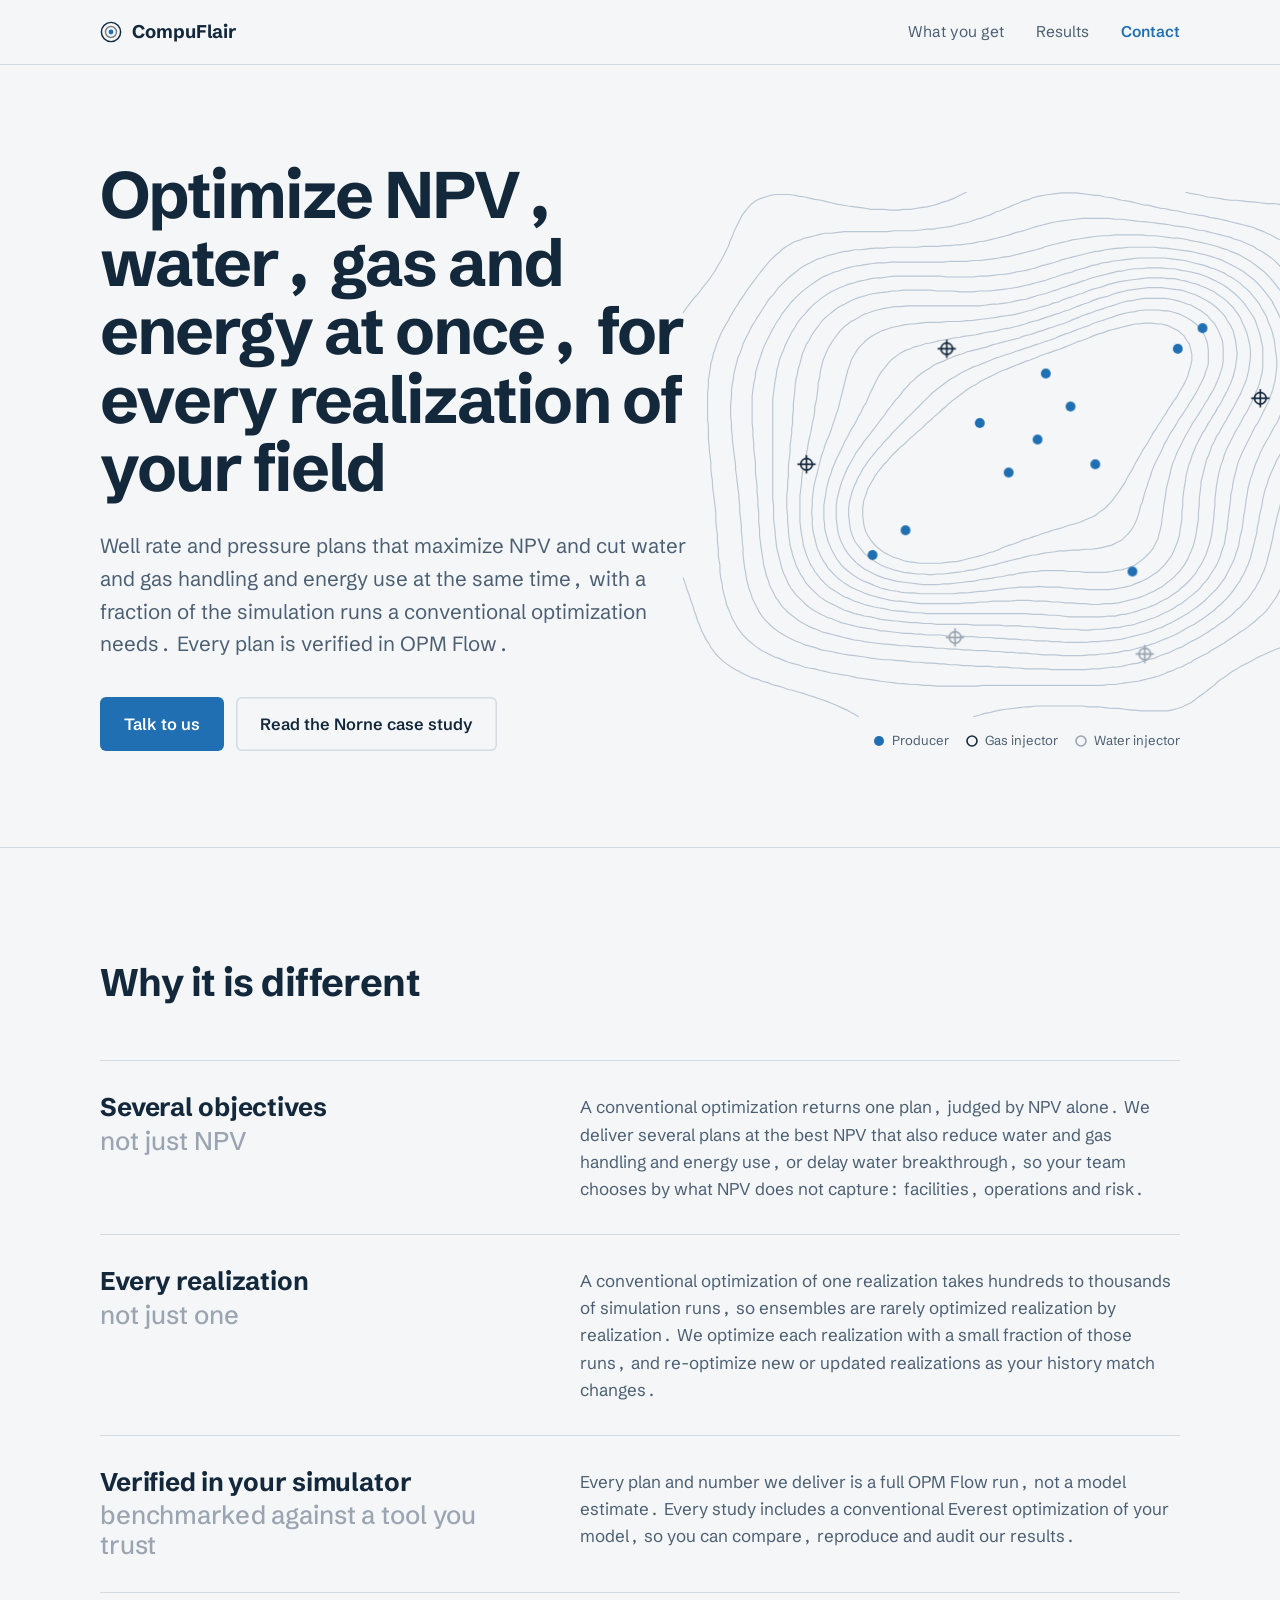
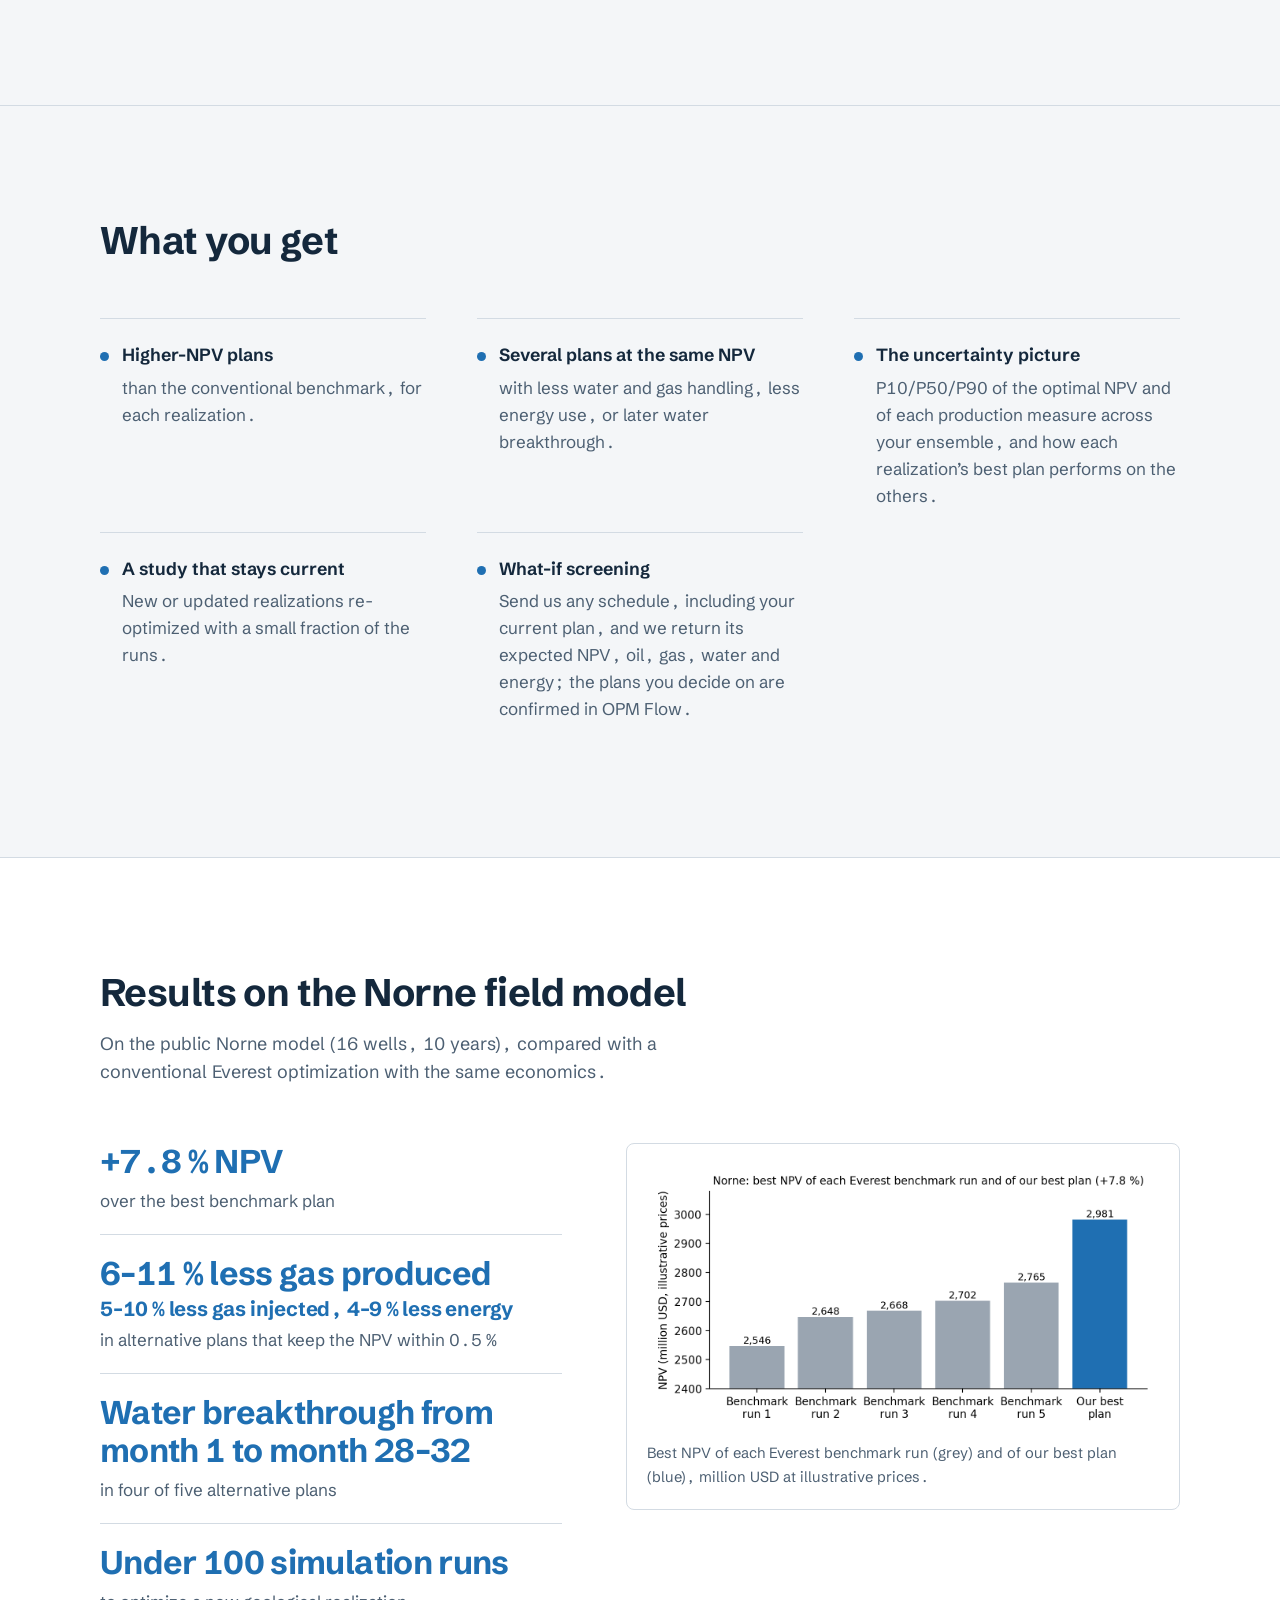
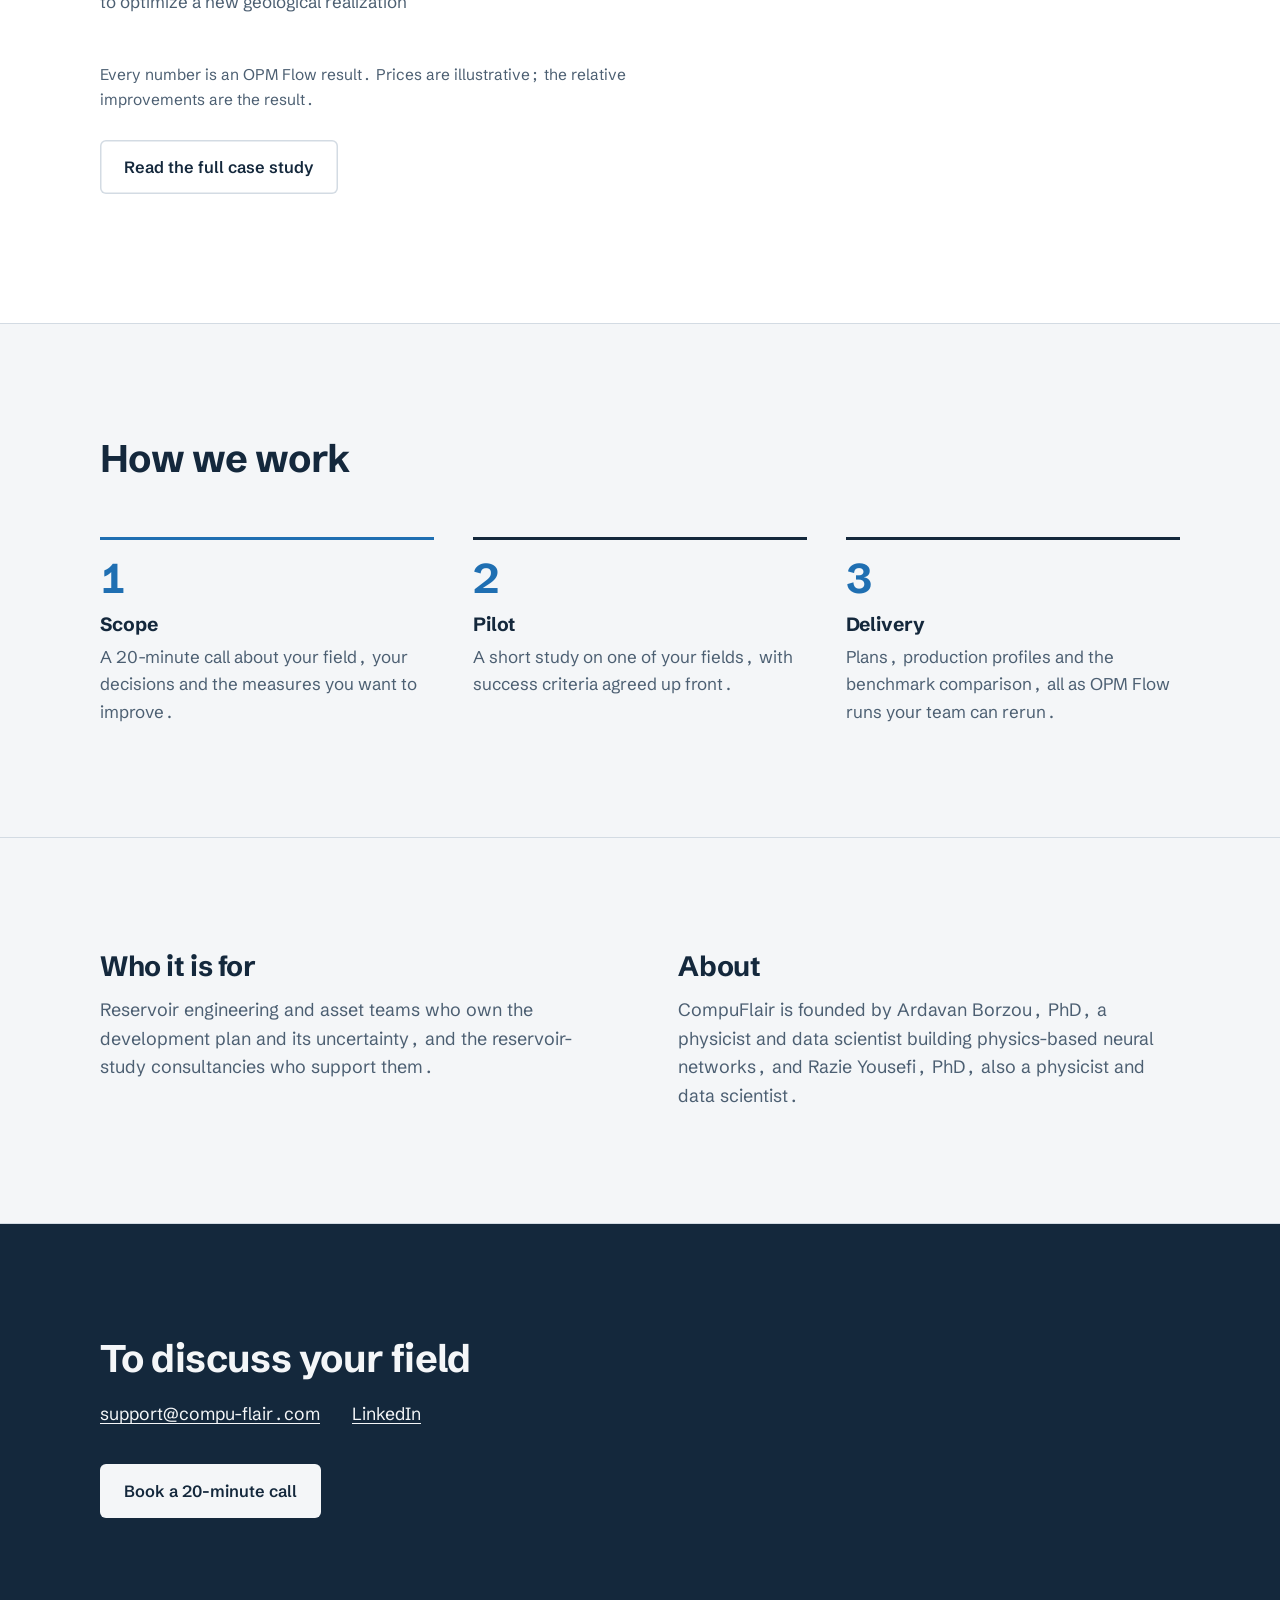
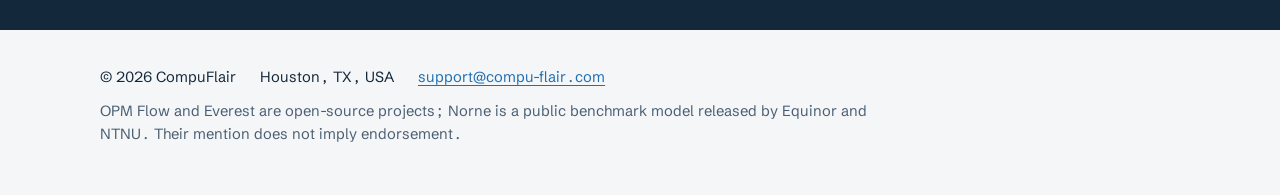
==== commit 3cfbdee5: "a few phrasing changes" ====
--- a/index.html
+++ b/index.html
@@ -3,9 +3,9 @@
 <head>
   <meta charset="utf-8">
   <meta name="viewport" content="width=device-width, initial-scale=1">
-  <title>CompuFlair | Well control optimization</title>
-  <meta name="description" content="Well control plans that raise NPV and cut water and gas handling and energy use at the same time, for every realization of your field. Every plan verified in OPM Flow.">
-  <meta property="og:title" content="CompuFlair | Well control optimization">
+  <title>CompuFlair | Well rate and pressure plans that maximize NPV</title>
+  <meta name="description" content="Well rate and pressure plans that maximize NPV and cut water and gas handling and energy use at the same time, for every realization of your field. Every plan verified in OPM Flow.">
+  <meta property="og:title" content="CompuFlair | Well rate and pressure plans that maximize NPV">
   <meta property="og:description" content="Optimize NPV, water, gas and energy at once, for every realization of your field.">
   <meta property="og:type" content="website">
   <meta property="og:image" content="assets/figures/npv_comparison.png">
@@ -37,7 +37,7 @@
       <div class="wrap">
         <div>
           <h1>Optimize NPV, water, gas and energy at once, for every realization of your field</h1>
-          <p class="lede">Well control plans that raise NPV and cut water and gas handling and energy use at the same time, with a fraction of the simulation runs a conventional optimization needs. Every plan is verified in OPM Flow.</p>
+          <p class="lede">Well rate and pressure plans that maximize NPV and cut water and gas handling and energy use at the same time, with a fraction of the simulation runs a conventional optimization needs. Every plan is verified in OPM Flow.</p>
           <div class="actions">
             <a class="button" href="#contact">Talk to us</a>
             <a class="button button-quiet" href="case-study.html">Read the Norne case study</a>
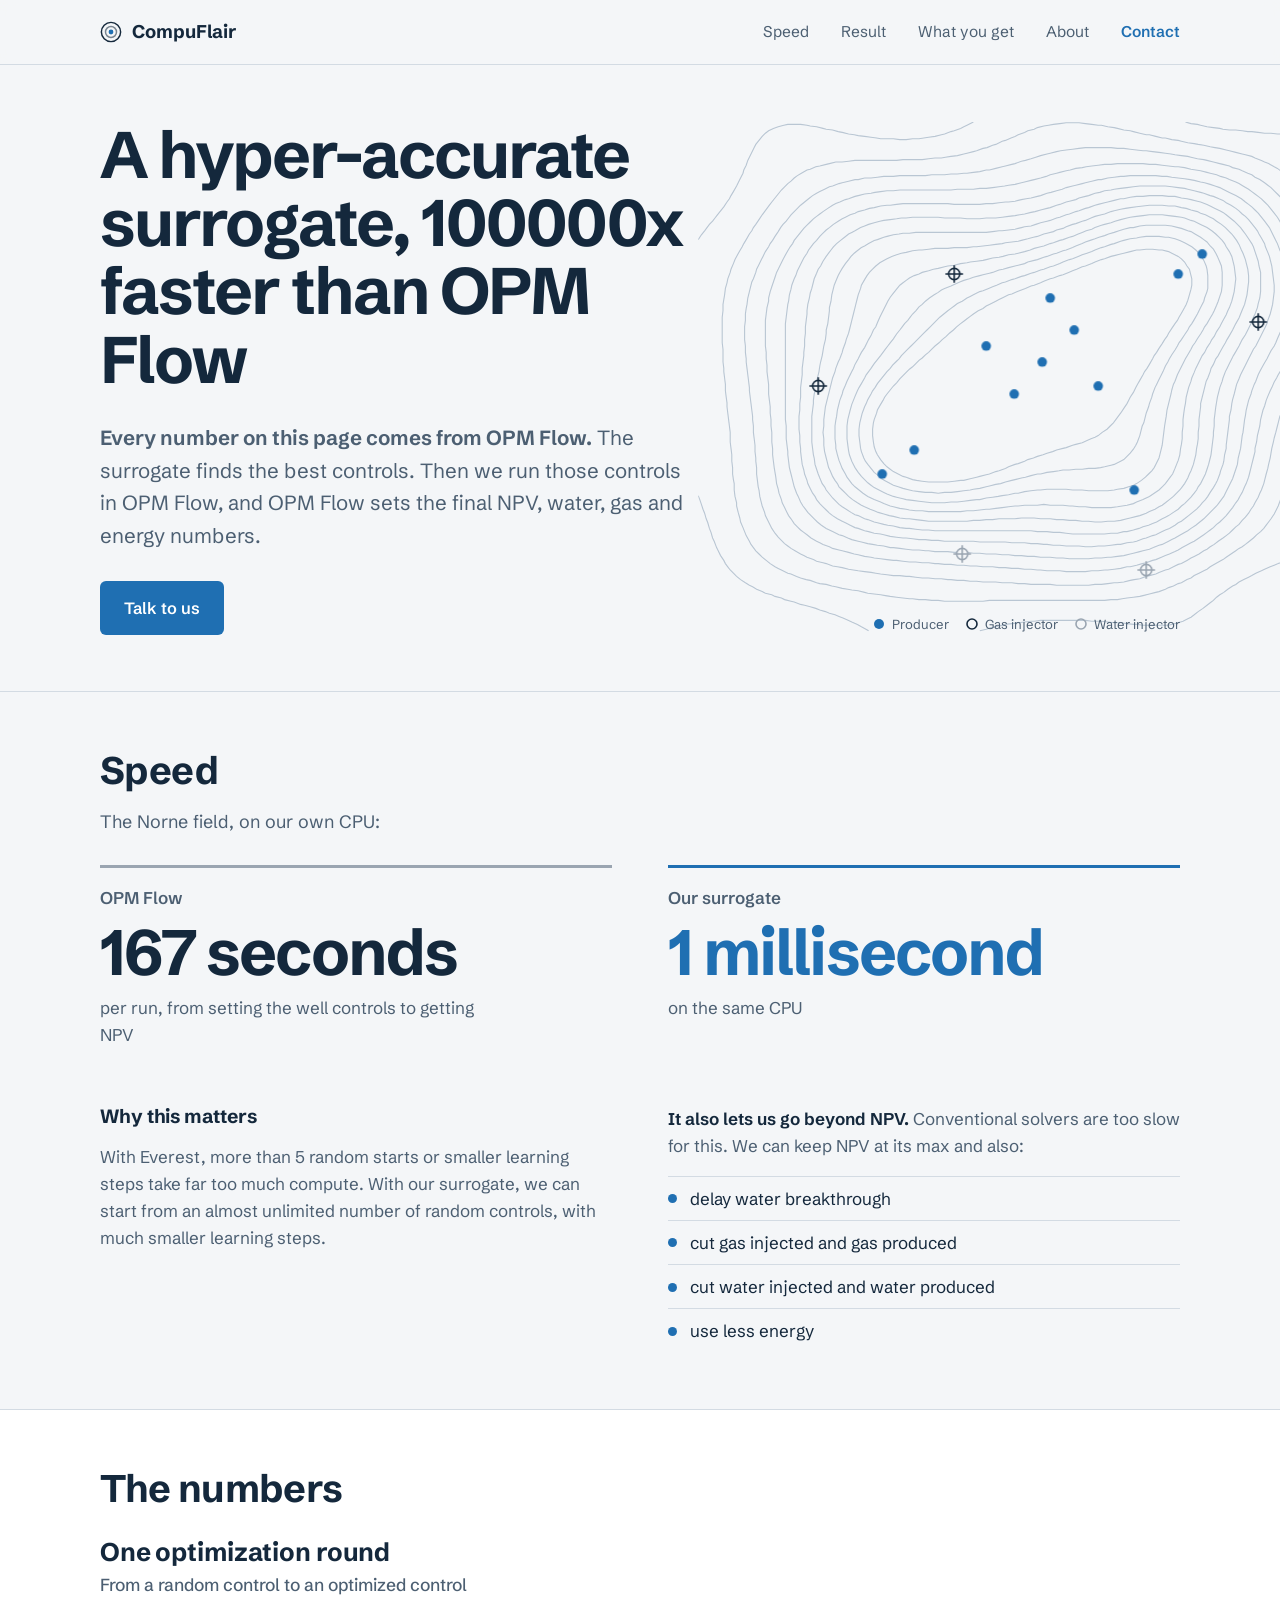
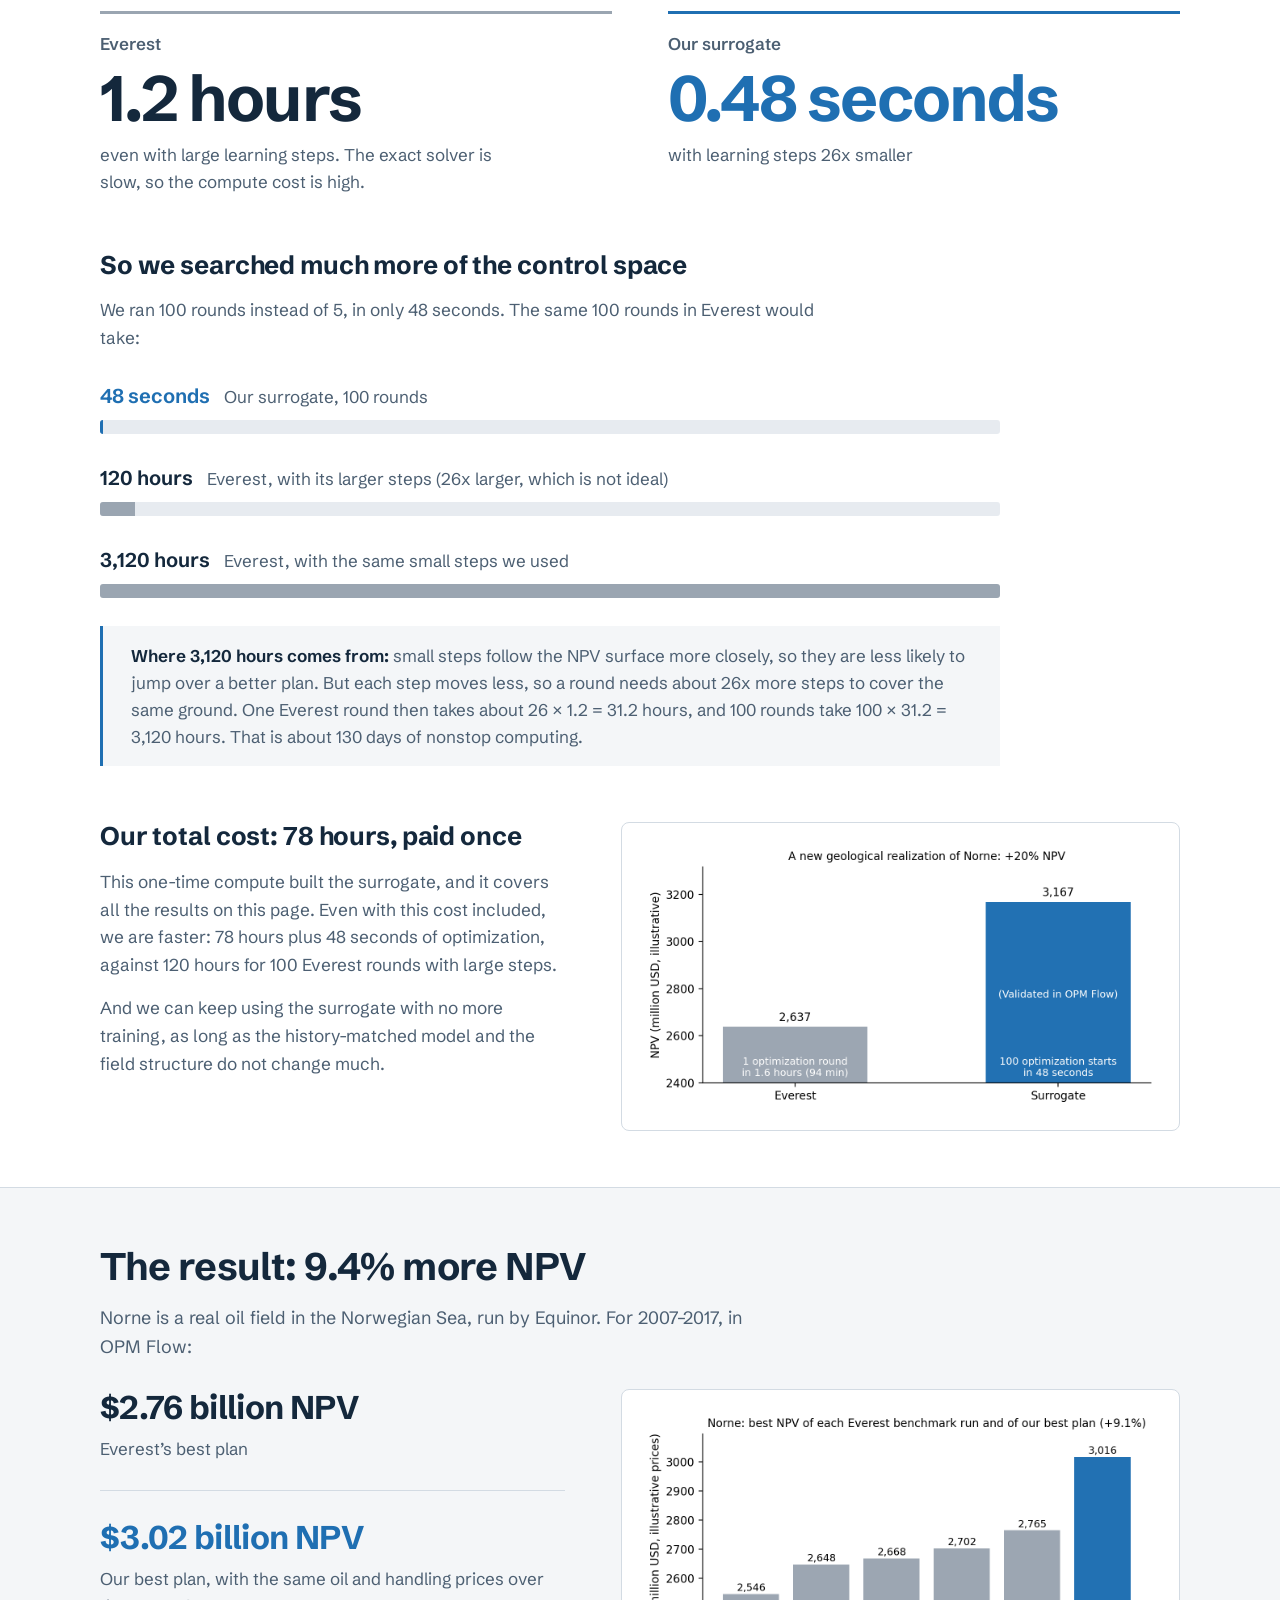
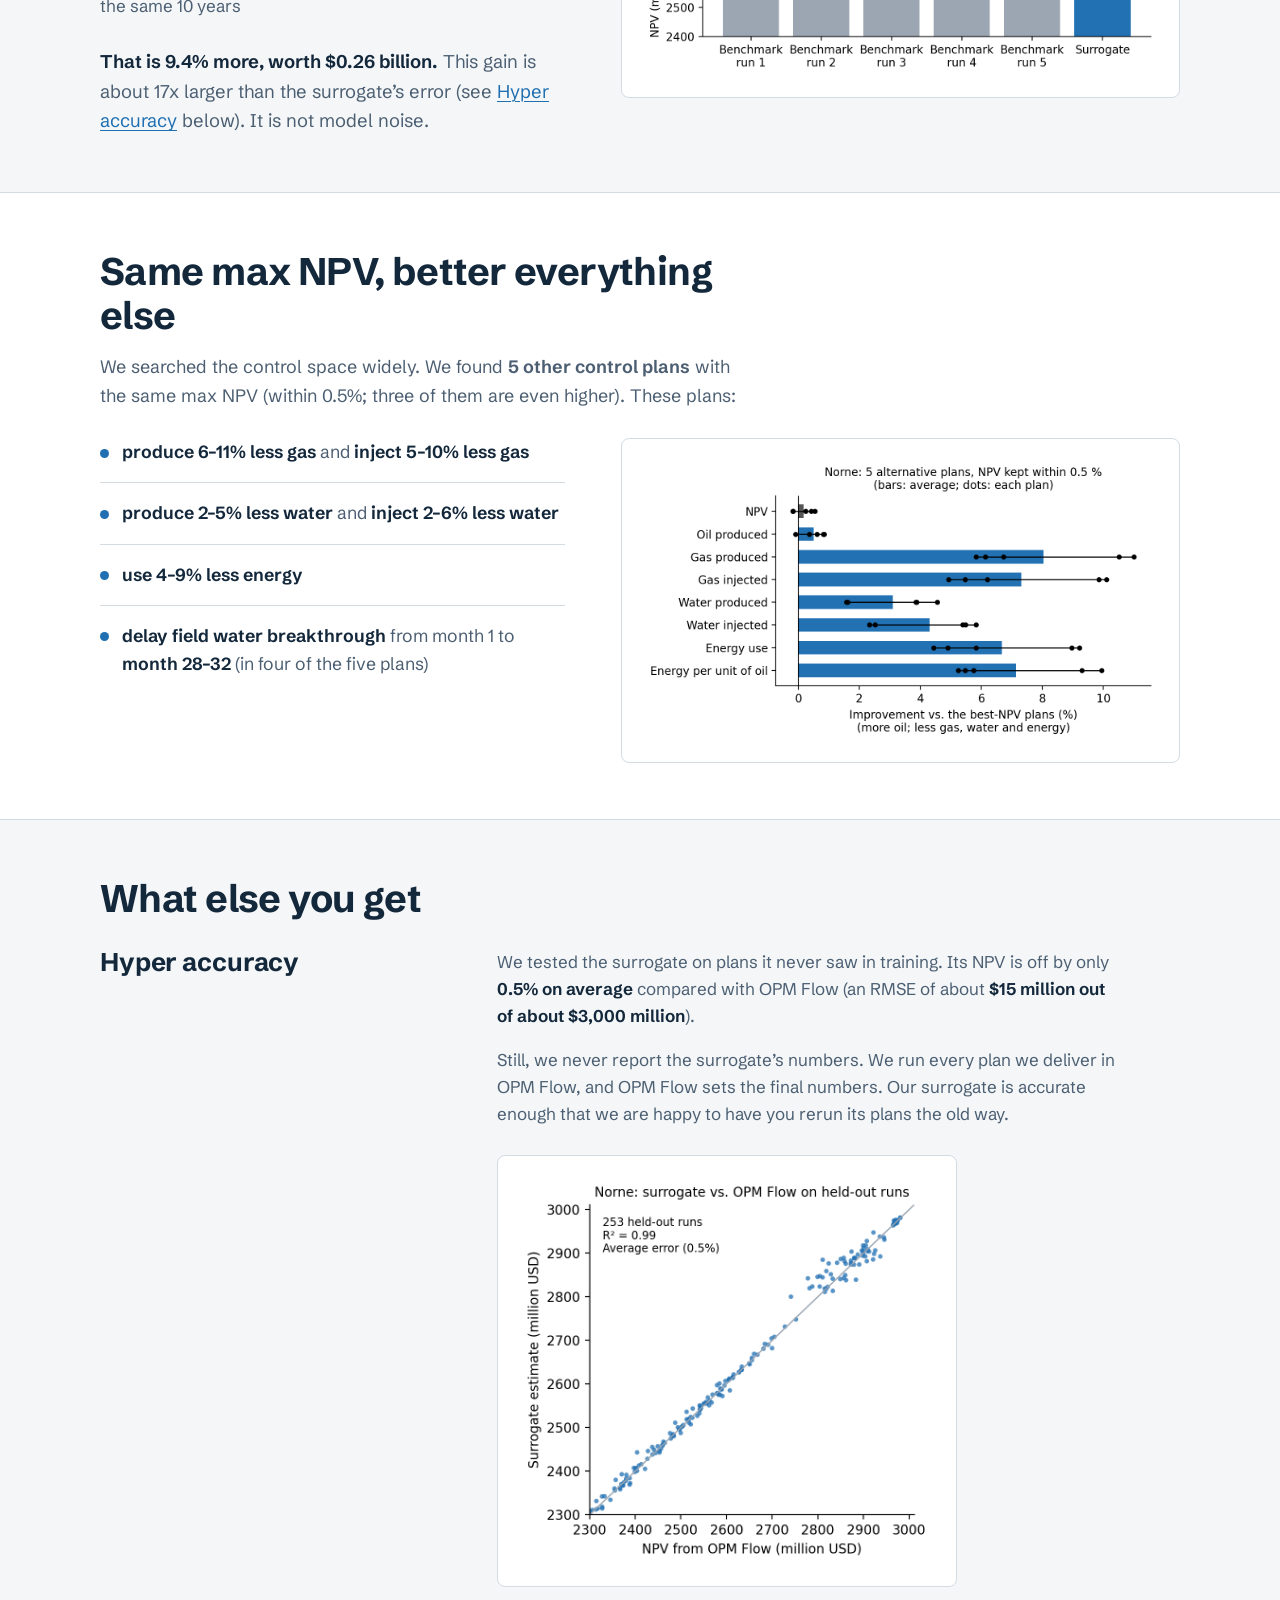
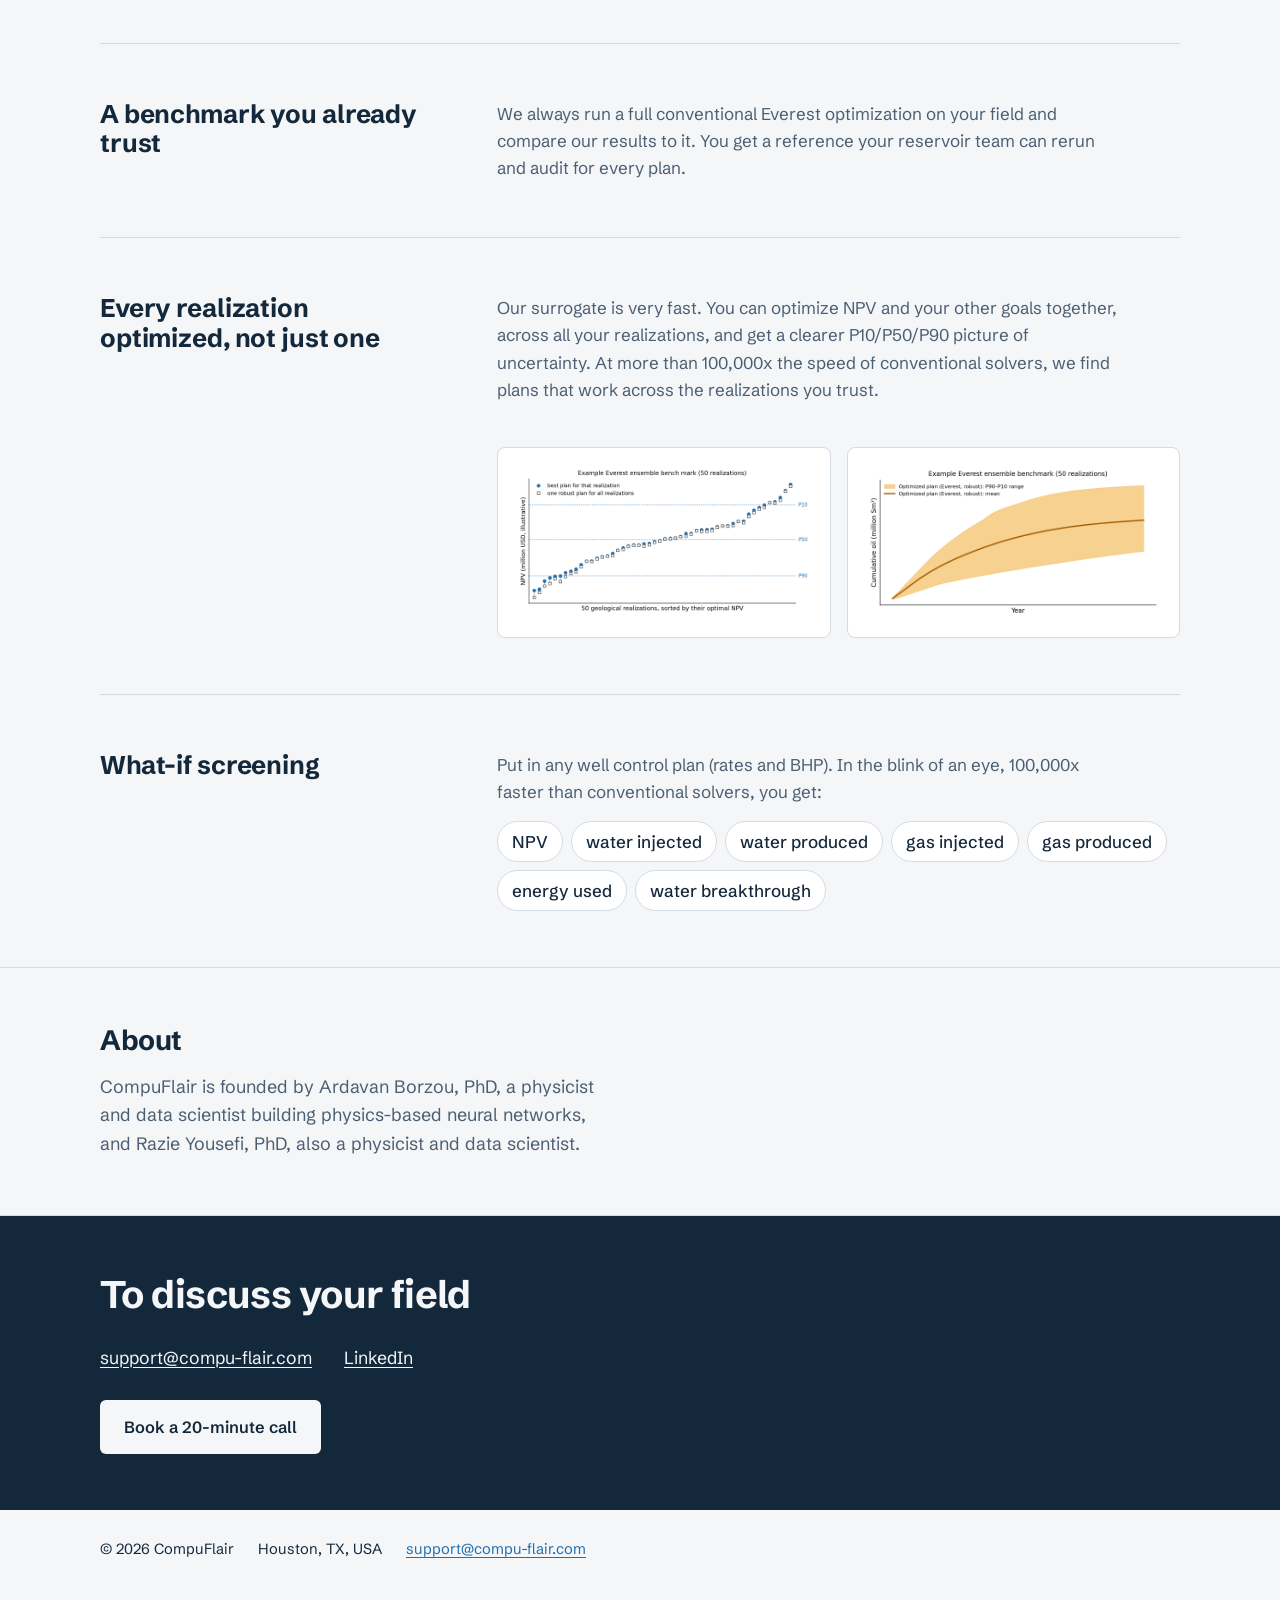
==== commit c1d3bfb7: "Rebuild home page around the surrogate value proposition Replace the old home page copy with the val" ====
--- a/index.html
+++ b/index.html
@@ -3,10 +3,10 @@
 <head>
   <meta charset="utf-8">
   <meta name="viewport" content="width=device-width, initial-scale=1">
-  <title>CompuFlair | Well rate and pressure plans that maximize NPV</title>
-  <meta name="description" content="Well rate and pressure plans that maximize NPV and cut water and gas handling and energy use at the same time, for every realization of your field. Every plan verified in OPM Flow.">
-  <meta property="og:title" content="CompuFlair | Well rate and pressure plans that maximize NPV">
-  <meta property="og:description" content="Optimize NPV, water, gas and energy at once, for every realization of your field.">
+  <title>CompuFlair | A hyper-accurate surrogate, 100000x faster than OPM Flow</title>
+  <meta name="description" content="A hyper-accurate surrogate, 100,000x faster than OPM Flow. Every number on this page comes from OPM Flow.">
+  <meta property="og:title" content="CompuFlair | A hyper-accurate surrogate, 100,000x faster than OPM Flow">
+  <meta property="og:description" content="The surrogate finds the best controls. OPM Flow sets the final NPV, water, gas and energy numbers.">
   <meta property="og:type" content="website">
   <meta property="og:image" content="assets/figures/npv_comparison.png">
   <link rel="icon" href="assets/favicon.svg" type="image/svg+xml">
@@ -25,8 +25,10 @@
         CompuFlair
       </a>
       <nav class="nav" aria-label="Main">
+        <a href="#speed">Speed</a>
+        <a href="#result">Result</a>
         <a href="#what-you-get">What you get</a>
-        <a href="#results">Results</a>
+        <a href="#about">About</a>
         <a class="nav-cta" href="#contact">Contact</a>
       </nav>
     </div>
@@ -36,11 +38,10 @@
     <section class="hero">
       <div class="wrap">
         <div>
-          <h1>Optimize NPV, water, gas and energy at once, for every realization of your field</h1>
-          <p class="lede">Well rate and pressure plans that maximize NPV and cut water and gas handling and energy use at the same time, with a fraction of the simulation runs a conventional optimization needs. Every plan is verified in OPM Flow.</p>
+          <h1>A hyper-accurate surrogate, 100000x faster than OPM Flow</h1>
+          <p class="lede"><strong>Every number on this page comes from OPM Flow.</strong> The surrogate finds the best controls. Then we run those controls in OPM Flow, and OPM Flow sets the final NPV, water, gas and energy numbers.</p>
           <div class="actions">
             <a class="button" href="#contact">Talk to us</a>
-            <a class="button button-quiet" href="case-study.html">Read the Norne case study</a>
           </div>
         </div>
         <div class="hero-map" aria-hidden="false">
@@ -88,85 +89,193 @@
       </div>
     </section>
 
-    <section class="section" id="why">
-      <div class="wrap">
-        <div class="section-head">
-          <h2>Why it is different</h2>
-        </div>
-        <ul class="contrasts">
-          <li>
-            <h3>Several objectives<span class="not">not just NPV</span></h3>
-            <p>A conventional optimization returns one plan, judged by NPV alone. We deliver several plans at the best NPV that also reduce water and gas handling and energy use, or delay water breakthrough, so your team chooses by what NPV does not capture: facilities, operations and risk.</p>
+    <section class="section" id="speed">
+      <div class="wrap">
+        <div class="section-head">
+          <h2>Speed</h2>
+          <p>The Norne field, on our own CPU:</p>
+        </div>
+        <div class="versus">
+          <div class="versus-item">
+            <span class="versus-label">OPM Flow</span>
+            <span class="versus-value">167 seconds</span>
+            <span class="versus-note">per run, from setting the well controls to getting NPV</span>
+          </div>
+          <div class="versus-item ours">
+            <span class="versus-label">Our surrogate</span>
+            <span class="versus-value">1 millisecond</span>
+            <span class="versus-note">on the same CPU</span>
+          </div>
+        </div>
+        <div class="split">
+          <div>
+            <h3>Why this matters</h3>
+            <p>With Everest, more than 5 random starts or smaller learning steps take far too much compute. With our surrogate, we can start from an almost unlimited number of random controls, with much smaller learning steps.</p>
+          </div>
+          <div>
+            <p><strong>It also lets us go beyond NPV.</strong> Conventional solvers are too slow for this. We can keep NPV at its max and also:</p>
+            <ul class="ticks">
+              <li>delay water breakthrough</li>
+              <li>cut gas injected and gas produced</li>
+              <li>cut water injected and water produced</li>
+              <li>use less energy</li>
+            </ul>
+          </div>
+        </div>
+      </div>
+    </section>
+
+    <section class="section alt" id="numbers">
+      <div class="wrap">
+        <div class="section-head">
+          <h2>The numbers</h2>
+        </div>
+
+        <h3 class="subhead">One optimization round<small>From a random control to an optimized control</small></h3>
+        <div class="versus">
+          <div class="versus-item">
+            <span class="versus-label">Everest</span>
+            <span class="versus-value">1.2 hours</span>
+            <span class="versus-note">even with large learning steps. The exact solver is slow, so the compute cost is high.</span>
+          </div>
+          <div class="versus-item ours">
+            <span class="versus-label">Our surrogate</span>
+            <span class="versus-value">0.48 seconds</span>
+            <span class="versus-note">with learning steps 26x smaller</span>
+          </div>
+        </div>
+
+        <h3 class="subhead">So we searched much more of the control space</h3>
+        <p class="body-text">We ran 100 rounds instead of 5, in only 48 seconds. The same 100 rounds in Everest would take:</p>
+        <dl class="bars">
+          <div class="bar-row ours" style="--w: 0%">
+            <dt><strong>48 seconds</strong><span>Our surrogate, 100 rounds</span></dt>
+            <dd><i></i></dd>
+          </div>
+          <div class="bar-row" style="--w: 3.85%">
+            <dt><strong>120 hours</strong><span>Everest, with its larger steps (26x larger, which is not ideal)</span></dt>
+            <dd><i></i></dd>
+          </div>
+          <div class="bar-row" style="--w: 100%">
+            <dt><strong>3,120 hours</strong><span>Everest, with the same small steps we used</span></dt>
+            <dd><i></i></dd>
+          </div>
+        </dl>
+        <div class="callout">
+          <p><strong>Where 3,120 hours comes from:</strong> small steps follow the NPV surface more closely, so they are less likely to jump over a better plan. But each step moves less, so a round needs about 26x more steps to cover the same ground. One Everest round then takes about 26 × 1.2 = 31.2 hours, and 100 rounds take 100 × 31.2 = 3,120 hours. That is about 130 days of nonstop computing.</p>
+        </div>
+
+        <div class="results-grid cost">
+          <div>
+            <h3 class="subhead">Our total cost: 78 hours, paid once</h3>
+            <p class="body-text">This one-time compute built the surrogate, and it covers all the results on this page. Even with this cost included, we are faster: 78 hours plus 48 seconds of optimization, against 120 hours for 100 Everest rounds with large steps.</p>
+            <p class="body-text">And we can keep using the surrogate with no more training, as long as the history-matched model and the field structure do not change much.</p>
+          </div>
+          <figure class="figure-frame">
+            <img src="assets/figures/new_realization.png" width="1300" height="680" loading="lazy" alt="Bar chart for a new geological realization of Norne: Everest reaches 2,637 million USD NPV in one optimization round of 1.6 hours; the surrogate reaches 3,167 million USD, validated in OPM Flow, from 100 optimization starts in 48 seconds (+20% NPV).">
+          </figure>
+        </div>
+      </div>
+    </section>
+
+    <section class="section" id="result">
+      <div class="wrap">
+        <div class="section-head">
+          <h2>The result: 9.4% more NPV</h2>
+          <p>Norne is a real oil field in the Norwegian Sea, run by Equinor. For 2007–2017, in OPM Flow:</p>
+        </div>
+        <div class="results-grid">
+          <div>
+            <dl class="figures">
+              <div><dt class="bench-figure">$2.76 billion NPV</dt><dd>Everest’s best plan</dd></div>
+              <div><dt>$3.02 billion NPV</dt><dd>Our best plan, with the same oil and handling prices over the same 10 years</dd></div>
+            </dl>
+            <p class="result-gain"><strong>That is 9.4% more, worth $0.26 billion.</strong> This gain is about 17x larger than the surrogate’s error (see <a href="#accuracy">Hyper accuracy</a> below). It is not model noise.</p>
+          </div>
+          <figure class="figure-frame">
+            <img src="assets/figures/npv_comparison.png" width="1300" height="680" loading="lazy" alt="Bar chart: best NPV of five Everest benchmark runs, from 2,546 to 2,765 million USD, and of our best plan, 3,016 million USD.">
+          </figure>
+        </div>
+      </div>
+    </section>
+
+    <section class="section alt" id="alternatives">
+      <div class="wrap">
+        <div class="section-head">
+          <h2>Same max NPV, better everything else</h2>
+          <p>We searched the control space widely. We found <strong>5 other control plans</strong> with the same max NPV (within 0.5%; three of them are even higher). These plans:</p>
+        </div>
+        <div class="results-grid">
+          <ul class="ticks ticks-lg">
+            <li><strong>produce 6–11% less gas</strong> and <strong>inject 5–10% less gas</strong></li>
+            <li><strong>produce 2–5% less water</strong> and <strong>inject 2–6% less water</strong></li>
+            <li><strong>use 4–9% less energy</strong></li>
+            <li><strong>delay field water breakthrough</strong> from month 1 to <strong>month 28–32</strong> (in four of the five plans)</li>
+          </ul>
+          <figure class="figure-frame">
+            <img src="assets/figures/tradeoff_plans.png" width="1300" height="720" loading="lazy" alt="Bar chart of the 5 alternative Norne plans with NPV kept within 0.5%: improvement over the best-NPV plans in oil produced, gas produced, gas injected, water produced, water injected, energy use and energy per unit of oil; bars show the average and dots show each plan.">
+          </figure>
+        </div>
+      </div>
+    </section>
+
+    <section class="section" id="what-you-get">
+      <div class="wrap">
+        <div class="section-head">
+          <h2>What else you get</h2>
+        </div>
+        <ul class="features">
+          <li id="accuracy">
+            <h3>Hyper accuracy</h3>
+            <div>
+              <p>We tested the surrogate on plans it never saw in training. Its NPV is off by only <strong>0.5% on average</strong> compared with OPM Flow (an RMSE of about <strong>$15 million out of about $3,000 million</strong>).</p>
+              <p>Still, we never report the surrogate’s numbers. We run every plan we deliver in OPM Flow, and OPM Flow sets the final numbers. Our surrogate is accurate enough that we are happy to have you rerun its plans the old way.</p>
+              <figure class="figure-frame figure-narrow">
+                <img src="assets/figures/whatif_accuracy.png" width="900" height="840" loading="lazy" alt="Scatter plot of surrogate NPV against OPM Flow NPV on 253 held-out Norne runs; the points lie close to the diagonal, with R² = 0.99 and an average error of 0.5%.">
+              </figure>
+            </div>
           </li>
           <li>
-            <h3>Every realization<span class="not">not just one</span></h3>
-            <p>A conventional optimization of one realization takes hundreds to thousands of simulation runs, so ensembles are rarely optimized realization by realization. We optimize each realization with a small fraction of those runs, and re-optimize new or updated realizations as your history match changes.</p>
+            <h3>A benchmark you already trust</h3>
+            <div>
+              <p>We always run a full conventional Everest optimization on your field and compare our results to it. You get a reference your reservoir team can rerun and audit for every plan.</p>
+            </div>
           </li>
           <li>
-            <h3>Verified in your simulator<span class="not">benchmarked against a tool you trust</span></h3>
-            <p>Every plan and number we deliver is a full OPM Flow run, not a model estimate. Every study includes a conventional Everest optimization of your model, so you can compare, reproduce and audit our results.</p>
+            <h3>Every realization optimized, not just one</h3>
+            <div>
+              <p>Our surrogate is very fast. You can optimize NPV and your other goals together, across all your realizations, and get a clearer P10/P50/P90 picture of uncertainty. At more than 100,000x the speed of conventional solvers, we find plans that work across the realizations you trust.</p>
+              <div class="fig-pair">
+                <figure class="figure-frame">
+                  <img src="assets/figures/ensemble_spe1.png" width="1400" height="720" loading="lazy" alt="Example Everest ensemble benchmark with 50 realizations sorted by optimal NPV, showing the best plan for each realization and one robust plan for all realizations, with P10, P50 and P90 lines.">
+                </figure>
+                <figure class="figure-frame">
+                  <img src="assets/figures/everest_ensemble_FOPT.png" width="1300" height="680" loading="lazy" alt="Example Everest ensemble benchmark with 50 realizations: cumulative oil over time for the robust optimized plan, showing the mean and the P90 to P10 range.">
+                </figure>
+              </div>
+            </div>
+          </li>
+          <li>
+            <h3>What-if screening</h3>
+            <div>
+              <p>Put in any well control plan (rates and BHP). In the blink of an eye, 100,000x faster than conventional solvers, you get:</p>
+              <ul class="chips">
+                <li>NPV</li>
+                <li>water injected</li>
+                <li>water produced</li>
+                <li>gas injected</li>
+                <li>gas produced</li>
+                <li>energy used</li>
+                <li>water breakthrough</li>
+              </ul>
+            </div>
           </li>
         </ul>
       </div>
     </section>
 
-    <section class="section" id="what-you-get">
-      <div class="wrap">
-        <div class="section-head">
-          <h2>What you get</h2>
-        </div>
-        <ul class="deliverables">
-          <li><strong>Higher-NPV plans</strong><span>than the conventional benchmark, for each realization.</span></li>
-          <li><strong>Several plans at the same NPV</strong><span>with less water and gas handling, less energy use, or later water breakthrough.</span></li>
-          <li><strong>The uncertainty picture</strong><span>P10/P50/P90 of the optimal NPV and of each production measure across your ensemble, and how each realization’s best plan performs on the others.</span></li>
-          <li><strong>A study that stays current</strong><span>New or updated realizations re-optimized with a small fraction of the runs.</span></li>
-          <li><strong>What-if screening</strong><span>Send us any schedule, including your current plan, and we return its expected NPV, oil, gas, water and energy; the plans you decide on are confirmed in OPM Flow.</span></li>
-        </ul>
-      </div>
-    </section>
-
-    <section class="section results" id="results">
-      <div class="wrap">
-        <div class="section-head">
-          <h2>Results on the Norne field model</h2>
-          <p>On the public Norne model (16 wells, 10 years), compared with a conventional Everest optimization with the same economics.</p>
-        </div>
-        <div class="results-grid">
-          <dl class="figures">
-            <div><dt>+7.8 % NPV</dt><dd>over the best benchmark plan</dd></div>
-            <div><dt>6–11 % less gas produced<small>5–10 % less gas injected, 4–9 % less energy</small></dt><dd>in alternative plans that keep the NPV within 0.5 %</dd></div>
-            <div><dt>Water breakthrough from month 1 to month 28–32</dt><dd>in four of five alternative plans</dd></div>
-            <div><dt>Under 100 simulation runs</dt><dd>to optimize a new geological realization</dd></div>
-          </dl>
-          <figure class="figure-frame">
-            <img src="assets/figures/npv_comparison.png" width="1300" height="680" loading="lazy" alt="Bar chart: best NPV of five Everest benchmark runs (2,546 to 2,765 million USD) and our best plan at 2,981 million USD, 7.8 % higher.">
-            <figcaption>Best NPV of each Everest benchmark run (grey) and of our best plan (blue), million USD at illustrative prices.</figcaption>
-          </figure>
-        </div>
-        <p class="results-note">Every number is an OPM Flow result. Prices are illustrative; the relative improvements are the result.</p>
-        <p class="results-more"><a class="button button-quiet" href="case-study.html">Read the full case study</a></p>
-      </div>
-    </section>
-
-    <section class="section" id="how">
-      <div class="wrap">
-        <div class="section-head">
-          <h2>How we work</h2>
-        </div>
-        <ol class="steps">
-          <li><h3>Scope</h3><p>A 20-minute call about your field, your decisions and the measures you want to improve.</p></li>
-          <li><h3>Pilot</h3><p>A short study on one of your fields, with success criteria agreed up front.</p></li>
-          <li><h3>Delivery</h3><p>Plans, production profiles and the benchmark comparison, all as OPM Flow runs your team can rerun.</p></li>
-        </ol>
-      </div>
-    </section>
-
     <section class="section" id="about">
       <div class="wrap two-up">
-        <div>
-          <h2>Who it is for</h2>
-          <p>Reservoir engineering and asset teams who own the development plan and its uncertainty, and the reservoir-study consultancies who support them.</p>
-        </div>
         <div>
           <h2>About</h2>
           <p>CompuFlair is founded by Ardavan Borzou, PhD, a physicist and data scientist building physics-based neural networks, and Razie Yousefi, PhD, also a physicist and data scientist.</p>
@@ -189,7 +298,6 @@
   <footer class="site-footer">
     <div class="wrap">
       <p class="row"><span>© 2026 CompuFlair</span><span>Houston, TX, USA</span><a href="mailto:support@compu-flair.com">support@compu-flair.com</a></p>
-      <p>OPM Flow and Everest are open-source projects; Norne is a public benchmark model released by Equinor and NTNU. Their mention does not imply endorsement.</p>
     </div>
   </footer>
   <script src="assets/js/copy-email.js"></script>
--- a/assets/css/style.css
+++ b/assets/css/style.css
@@ -18,6 +18,13 @@
   --measure: 66ch;
   --wide: 1160px;
   --gutter: clamp(16px, 4vw, 40px);
+
+  /* Spacing scale. --space-xl is the gap between any dividing line and the
+     content next to it, and between major blocks. */
+  --space-xl: clamp(36px, 4.5vw, 56px);
+  --space-l: clamp(20px, 2.5vw, 28px);
+  --space-m: 16px;
+  --space-s: 8px;
   color-scheme: light;
 }
 
@@ -64,7 +71,6 @@
   font-family: var(--font);
   font-size: 1.0625rem;
   line-height: 1.6;
-  font-variant-numeric: tabular-nums;
   text-rendering: optimizeLegibility;
 }
 
@@ -138,20 +144,23 @@
   display: grid;
   grid-template-columns: minmax(0, 7fr) minmax(0, 5fr);
   align-items: center;
-  gap: 24px;
-  min-height: min(78vh, 720px);
-  padding-top: clamp(48px, 8vw, 96px);
-  padding-bottom: clamp(48px, 8vw, 96px);
+  gap: var(--space-xl);
+  padding-top: var(--space-xl);
+  padding-bottom: var(--space-xl);
 }
 .hero h1 {
   font-size: clamp(2.3rem, 5.2vw, 4.1rem);
   line-height: 1.04;
   letter-spacing: -0.03em;
   max-width: 15ch;
-  margin-bottom: 28px;
-}
-.hero .lede { font-size: clamp(1.1rem, 1.6vw, 1.28rem); color: var(--muted); max-width: 46ch; margin-bottom: 36px; }
-.hero .actions { display: flex; flex-wrap: wrap; gap: 12px; }
+  margin-bottom: var(--space-l);
+}
+.eyebrow {
+  text-transform: uppercase; letter-spacing: 0.08em;
+  font-size: 0.82rem; font-weight: 600; color: var(--ours); margin-bottom: var(--space-m);
+}
+.hero .lede { font-size: clamp(1.1rem, 1.6vw, 1.28rem); color: var(--muted); max-width: 46ch; margin-bottom: var(--space-l); }
+.hero .actions { display: flex; flex-wrap: wrap; gap: var(--space-s); }
 
 .hero-map { position: relative; align-self: stretch; min-height: 320px; }
 .reservoir {
@@ -183,7 +192,7 @@
 @keyframes appear { to { opacity: 1; } }
 
 @media (max-width: 860px) {
-  .hero .wrap { grid-template-columns: 1fr; min-height: 0; }
+  .hero .wrap { grid-template-columns: 1fr; gap: var(--space-l); }
   .hero-map { min-height: 260px; order: -1; margin: -24px calc(-1 * var(--gutter)) 0; overflow: hidden; }
   .reservoir { width: 115%; transform: translate(-50%, -50%); }
   .map-key { display: none; }
@@ -192,75 +201,125 @@
 /* ------------------------------------------------------------------
    Sections
    ------------------------------------------------------------------ */
-.section { padding: clamp(64px, 9vw, 112px) 0; border-bottom: 1px solid var(--rule); }
-.section-head { max-width: var(--measure); margin-bottom: clamp(32px, 5vw, 56px); }
-.section-head p { color: var(--muted); margin-top: 16px; font-size: 1.12rem; }
-
-/* Why it is different: claim on the left, explanation on the right */
-.contrasts { list-style: none; margin: 0; padding: 0; }
-.contrasts li {
-  display: grid; grid-template-columns: minmax(0, 5fr) minmax(0, 7fr);
-  gap: clamp(16px, 4vw, 56px);
-  padding: 32px 0; border-top: 1px solid var(--rule);
-}
-.contrasts li:last-child { border-bottom: 1px solid var(--rule); }
-.contrasts h3 { font-size: clamp(1.3rem, 2.2vw, 1.6rem); }
-.contrasts .not { display: block; color: var(--bench); font-weight: 500; margin-top: 4px; }
-.contrasts p { margin: 0; color: var(--muted); max-width: 60ch; }
-@media (max-width: 720px) { .contrasts li { grid-template-columns: 1fr; gap: 10px; } }
-
-/* What you get */
-.deliverables {
-  list-style: none; margin: 0; padding: 0;
-  display: grid; grid-template-columns: repeat(auto-fit, minmax(300px, 1fr));
-  gap: 0 clamp(24px, 4vw, 56px);
-}
-.deliverables li { padding: 22px 0 22px 22px; border-top: 1px solid var(--rule); position: relative; }
-.deliverables li::before {
-  content: ""; position: absolute; left: 0; top: 33px;
+.section { padding: var(--space-xl) 0; border-bottom: 1px solid var(--rule); }
+.section-head { max-width: var(--measure); margin-bottom: var(--space-l); }
+.section-head p { color: var(--muted); margin: var(--space-m) 0 0; font-size: 1.12rem; }
+
+
+/* Alternate sections sit on the surface colour */
+.section.alt { background: var(--surface); }
+.body-text { color: var(--muted); font-size: 1.08rem; max-width: var(--measure); margin: 0 0 var(--space-m); }
+.subhead { font-size: clamp(1.3rem, 2.2vw, 1.6rem); margin-bottom: var(--space-m); }
+.subhead small { display: block; font-size: 0.68em; font-weight: 500; letter-spacing: 0; color: var(--muted); margin-top: var(--space-s); }
+
+/* Head-to-head: grey = conventional, blue = ours */
+.versus {
+  display: grid; grid-template-columns: repeat(2, minmax(0, 1fr));
+  gap: var(--space-xl); margin-bottom: var(--space-xl);
+}
+.versus-item { border-top: 3px solid var(--bench); padding-top: var(--space-m); }
+.versus-item.ours { border-top-color: var(--ours); }
+.versus-label { display: block; font-weight: 600; color: var(--muted); }
+.versus-value {
+  display: block; font-size: clamp(2.2rem, 5.4vw, 4rem); font-weight: 700;
+  letter-spacing: -0.03em; line-height: 1.05; margin: var(--space-s) 0;
+}
+.versus-item.ours .versus-value { color: var(--ours); }
+.versus-note { display: block; color: var(--muted); max-width: 40ch; }
+@media (max-width: 560px) { .versus { grid-template-columns: 1fr; gap: var(--space-l); } }
+
+.split { display: grid; grid-template-columns: repeat(2, minmax(0, 1fr)); gap: var(--space-xl); }
+.split h3 { margin-bottom: var(--space-m); }
+.split p:last-child { margin-bottom: 0; }
+.split p { color: var(--muted); }
+.split p strong { color: var(--ink); }
+@media (max-width: 760px) { .split { grid-template-columns: 1fr; gap: var(--space-l); } }
+
+/* Dotted list */
+.ticks { list-style: none; margin: 0; padding: 0; }
+.ticks li { padding: var(--space-s) 0 var(--space-s) 22px; border-top: 1px solid var(--rule); position: relative; }
+.ticks li::before {
+  content: ""; position: absolute; left: 0; top: 21px;
   width: 9px; height: 9px; border-radius: 50%; background: var(--ours);
 }
-.deliverables strong { display: block; font-size: 1.1rem; margin-bottom: 4px; }
-.deliverables span { color: var(--muted); }
+.ticks li::before { top: calc(var(--space-s) + 0.55em); }
+.ticks-lg li { padding: var(--space-m) 0 var(--space-m) 22px; font-size: 1.1rem; color: var(--muted); }
+.ticks-lg li::before { top: calc(var(--space-m) + 0.6em); }
+.ticks-lg li:first-child { border-top: 0; padding-top: 0; }
+.ticks-lg li:first-child::before { top: 0.6em; }
+.ticks-lg strong { color: var(--ink); }
+
+/* 100 rounds: bars drawn to scale */
+.bars { margin: var(--space-l) 0; display: grid; gap: var(--space-l); max-width: 900px; }
+.bar-row dt { display: flex; flex-wrap: wrap; align-items: baseline; gap: 4px 14px; margin-bottom: var(--space-s); }
+.bar-row dt strong { font-size: 1.25rem; }
+.bar-row dt span { color: var(--muted); }
+.bar-row dd { margin: 0; height: 14px; border-radius: 3px; background: color-mix(in srgb, var(--rule) 55%, transparent); overflow: hidden; }
+.bar-row dd i { display: block; height: 100%; width: var(--w); min-width: 3px; background: var(--bench); }
+.bar-row.ours dt strong { color: var(--ours); }
+.bar-row.ours dd i { background: var(--ours); }
+
+.callout { background: var(--paper); border-left: 3px solid var(--ours); padding: var(--space-m) var(--space-l); margin: 0 0 var(--space-xl); max-width: 900px; }
+.callout p { margin: 0; color: var(--muted); }
+.callout strong { color: var(--ink); }
+.cost { align-items: center; }
+
+.figures dt.bench-figure { color: var(--ink); }
+.result-gain { font-size: 1.15rem; color: var(--muted); margin: var(--space-l) 0 0; }
+.result-gain strong { color: var(--ink); }
+
+/* What else you get: claim on the left, detail on the right */
+.features { list-style: none; margin: 0; padding: 0; }
+.features > li {
+  display: grid; grid-template-columns: minmax(0, 4fr) minmax(0, 8fr);
+  gap: var(--space-xl);
+  padding: var(--space-xl) 0; border-top: 1px solid var(--rule);
+}
+.features > li:first-child { border-top: 0; padding-top: 0; }
+.features > li:last-child { padding-bottom: 0; }
+.features h3 { font-size: clamp(1.3rem, 2.2vw, 1.6rem); }
+.features p { color: var(--muted); max-width: 62ch; margin: 0 0 var(--space-m); }
+.features p:last-child { margin-bottom: 0; }
+.features p strong { color: var(--ink); }
+.features .figure-frame { margin-top: var(--space-l); }
+.figure-narrow { max-width: 460px; }
+.fig-pair { display: grid; grid-template-columns: repeat(2, minmax(0, 1fr)); gap: var(--space-m); }
+.chips { list-style: none; margin: var(--space-m) 0 0; padding: 0; display: flex; flex-wrap: wrap; gap: var(--space-s); }
+.chips li { padding: 6px 14px; border-radius: 999px; background: var(--surface); border: 1px solid var(--rule); font-weight: 500; }
+@media (max-width: 760px) {
+  .features > li { grid-template-columns: 1fr; gap: var(--space-m); }
+  .fig-pair { grid-template-columns: 1fr; }
+}
 
 /* Results */
 .results { background: var(--surface); }
 .results-grid {
   display: grid; grid-template-columns: minmax(0, 5fr) minmax(0, 6fr);
-  gap: clamp(32px, 5vw, 72px); align-items: start;
+  gap: var(--space-xl); align-items: start;
 }
 .figures { margin: 0; }
-.figures div { padding: 20px 0; border-top: 1px solid var(--rule); }
+.figures div { padding: var(--space-l) 0; border-top: 1px solid var(--rule); }
 .figures div:first-child { border-top: 0; padding-top: 0; }
+.figures div:last-child { padding-bottom: 0; }
 .figures dt {
   font-size: clamp(1.5rem, 2.6vw, 2.05rem); font-weight: 700; line-height: 1.15;
   letter-spacing: -0.02em; color: var(--ours);
 }
 .figures dt small { display: block; font-size: 0.62em; letter-spacing: -0.01em; margin-top: 4px; }
-.figures dd { margin: 6px 0 0; color: var(--muted); }
+.figures dd { margin: var(--space-s) 0 0; color: var(--muted); }
 .figure-frame {
   margin: 0; background: #fff; border: 1px solid var(--rule); border-radius: 8px;
-  padding: clamp(10px, 2vw, 20px);
+  padding: var(--space-m);
 }
 .figure-frame figcaption { color: #4c5f72; font-size: 0.92rem; margin-top: 10px; }
 .results-note { color: var(--muted); font-size: 0.97rem; margin-top: 28px; max-width: var(--measure); }
-.results-more { margin-top: 28px; }
 @media (max-width: 900px) { .results-grid { grid-template-columns: 1fr; } }
 
-/* How we work: a real sequence, so it is numbered */
-.steps { list-style: none; margin: 0; padding: 0; counter-reset: step; display: grid; grid-template-columns: repeat(3, minmax(0, 1fr)); gap: clamp(20px, 3vw, 40px); }
-.steps li { counter-increment: step; border-top: 3px solid var(--ink); padding-top: 18px; }
-.steps li:first-child { border-top-color: var(--ours); }
-.steps li::before { content: counter(step); display: block; font-weight: 700; font-size: 2.6rem; line-height: 1; color: var(--ours); margin-bottom: 14px; }
-.steps h3 { margin-bottom: 8px; }
-.steps p { color: var(--muted); margin: 0; }
-@media (max-width: 760px) { .steps { grid-template-columns: 1fr; } }
-
 /* For / About */
-.two-up { display: grid; grid-template-columns: repeat(2, minmax(0, 1fr)); gap: clamp(32px, 6vw, 96px); }
-.two-up h2 { font-size: clamp(1.4rem, 2.2vw, 1.75rem); margin-bottom: 14px; }
+.two-up { display: grid; grid-template-columns: repeat(2, minmax(0, 1fr)); gap: var(--space-xl); }
+.two-up h2 { font-size: clamp(1.4rem, 2.2vw, 1.75rem); margin-bottom: var(--space-m); }
 .two-up p { color: var(--muted); font-size: 1.12rem; max-width: 52ch; margin: 0; }
-@media (max-width: 720px) { .two-up { grid-template-columns: 1fr; } }
+@media (max-width: 720px) { .two-up { grid-template-columns: 1fr; gap: var(--space-l); } }
 
 /* Contact */
 .contact { background: var(--ink); color: var(--paper); border-bottom: 0; }
@@ -268,42 +327,13 @@
 .contact p { color: color-mix(in srgb, var(--paper) 78%, transparent); font-size: 1.12rem; margin: 20px 0 32px; }
 .contact a:not(.button) { color: var(--paper); }
 .contact .button { background: var(--paper); color: var(--ink); }
-.contact-lines { list-style: none; margin: 20px 0 36px; padding: 0; display: flex; flex-wrap: wrap; gap: 8px 32px; font-size: 1.1rem; }
+.contact-lines { list-style: none; margin: var(--space-l) 0; padding: 0; display: flex; flex-wrap: wrap; gap: 8px 32px; font-size: 1.1rem; }
 
 /* Footer */
-.site-footer { padding: 36px 0 48px; color: var(--muted); font-size: 0.92rem; }
-.site-footer .wrap { display: grid; gap: 10px; }
+.site-footer { padding: var(--space-l) 0 var(--space-xl); color: var(--muted); font-size: 0.92rem; }
+.site-footer .wrap { display: grid; gap: var(--space-s); }
 .site-footer p { margin: 0; max-width: 90ch; }
 .site-footer .row { display: flex; flex-wrap: wrap; gap: 6px 24px; color: var(--ink); }
-
-/* ------------------------------------------------------------------
-   Case study page (long-form)
-   ------------------------------------------------------------------ */
-.article { padding: clamp(48px, 7vw, 88px) 0 clamp(64px, 9vw, 112px); }
-.article .wrap { max-width: calc(var(--measure) + 2 * var(--gutter)); }
-.article .crumb { font-size: 0.95rem; margin-bottom: 28px; display: inline-block; }
-.article h1 { font-size: clamp(2rem, 4.4vw, 3.1rem); letter-spacing: -0.025em; line-height: 1.08; margin-bottom: 28px; }
-.article .summary { font-size: 1.2rem; line-height: 1.55; color: var(--ink); margin-bottom: 16px; }
-.article .audience { color: var(--muted); }
-.article h2 { font-size: clamp(1.5rem, 2.6vw, 1.9rem); margin: 64px 0 18px; padding-top: 28px; border-top: 1px solid var(--rule); }
-.article h3 { font-size: 1.25rem; margin: 44px 0 12px; }
-.article h3 .n { color: var(--ours); margin-right: 6px; }
-.article ul { padding-left: 1.2em; margin: 0 0 1em; }
-.article li { margin-bottom: 0.4em; }
-.article .figure-frame { margin: 28px 0 32px; }
-.callout { background: var(--surface); border-left: 3px solid var(--ours); padding: 18px 22px; margin: 28px 0; }
-.callout p:last-child { margin: 0; }
-.assumptions { margin-top: 64px; padding: 4px 24px 12px; background: var(--surface); border: 1px solid var(--rule); border-radius: 8px; }
-.assumptions summary { cursor: pointer; font-weight: 650; padding: 16px 0; font-size: 1.1rem; }
-.assumptions ul { font-size: 0.97rem; color: var(--muted); }
-.assumptions strong { color: var(--ink); }
-
-.case-cta { margin-top: 64px; padding: 32px; background: var(--ink); color: var(--paper); border-radius: 8px; }
-.case-cta h2 { margin: 0 0 10px; padding: 0; border: 0; font-size: 1.6rem; }
-.case-cta p { color: color-mix(in srgb, var(--paper) 78%, transparent); }
-.case-cta a:not(.button) { color: var(--paper); }
-.case-cta .button { background: var(--paper); color: var(--ink); margin-top: 8px; }
-.figure-frame.narrow { max-width: 560px; }
 
 /* "Email copied" note, shown by assets/js/copy-email.js */
 .toast {
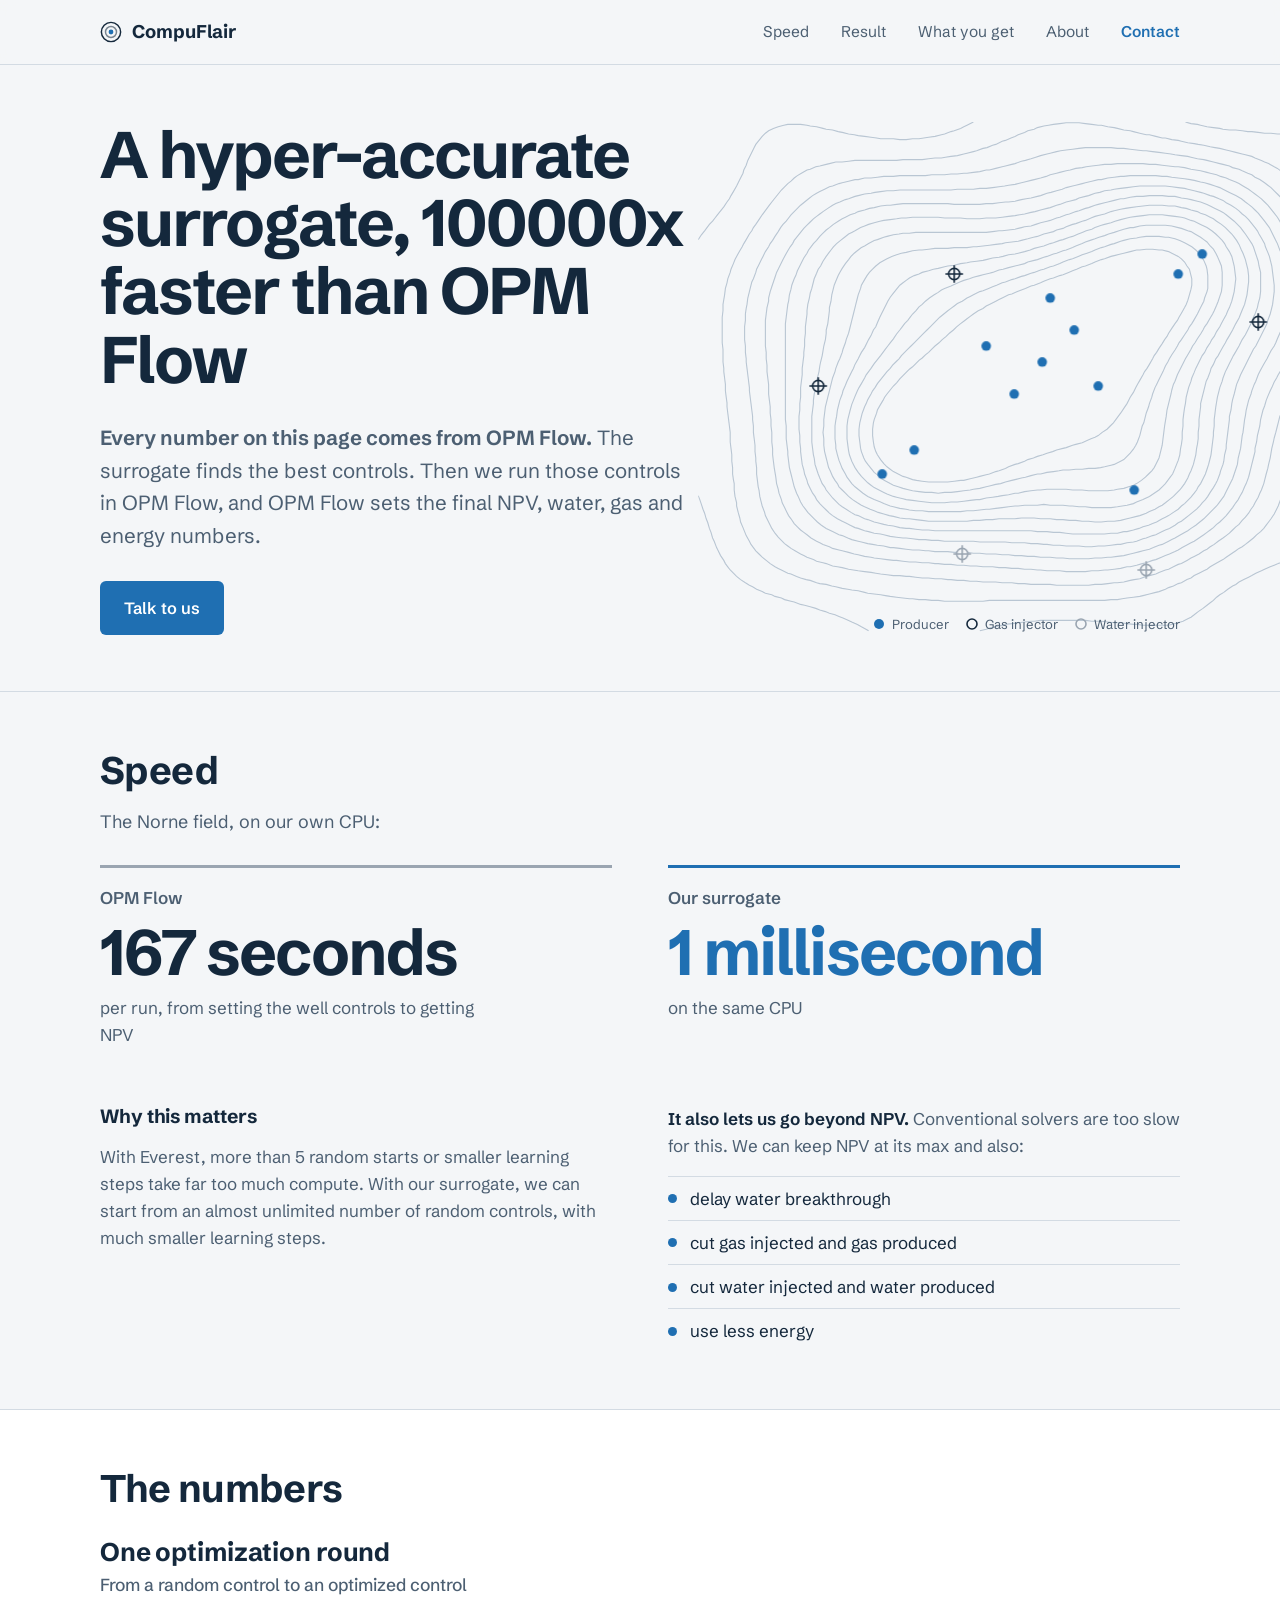
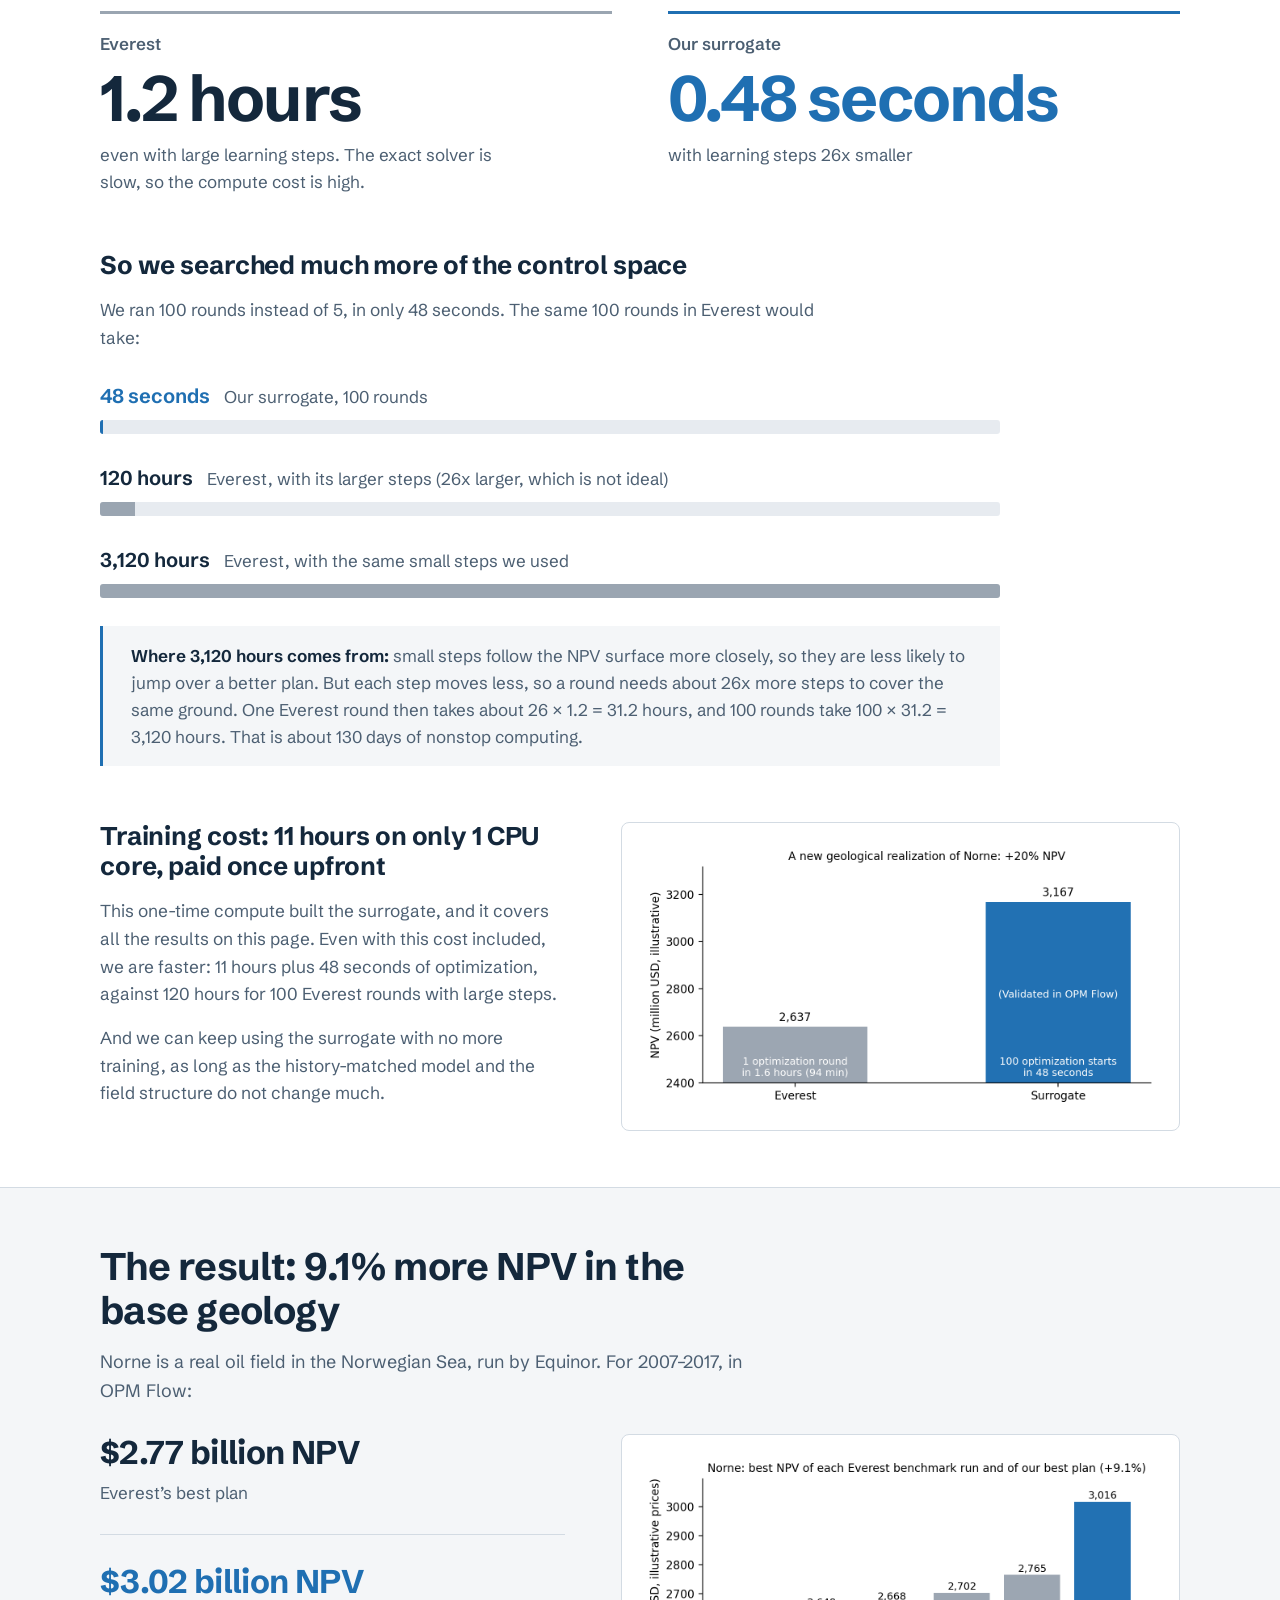
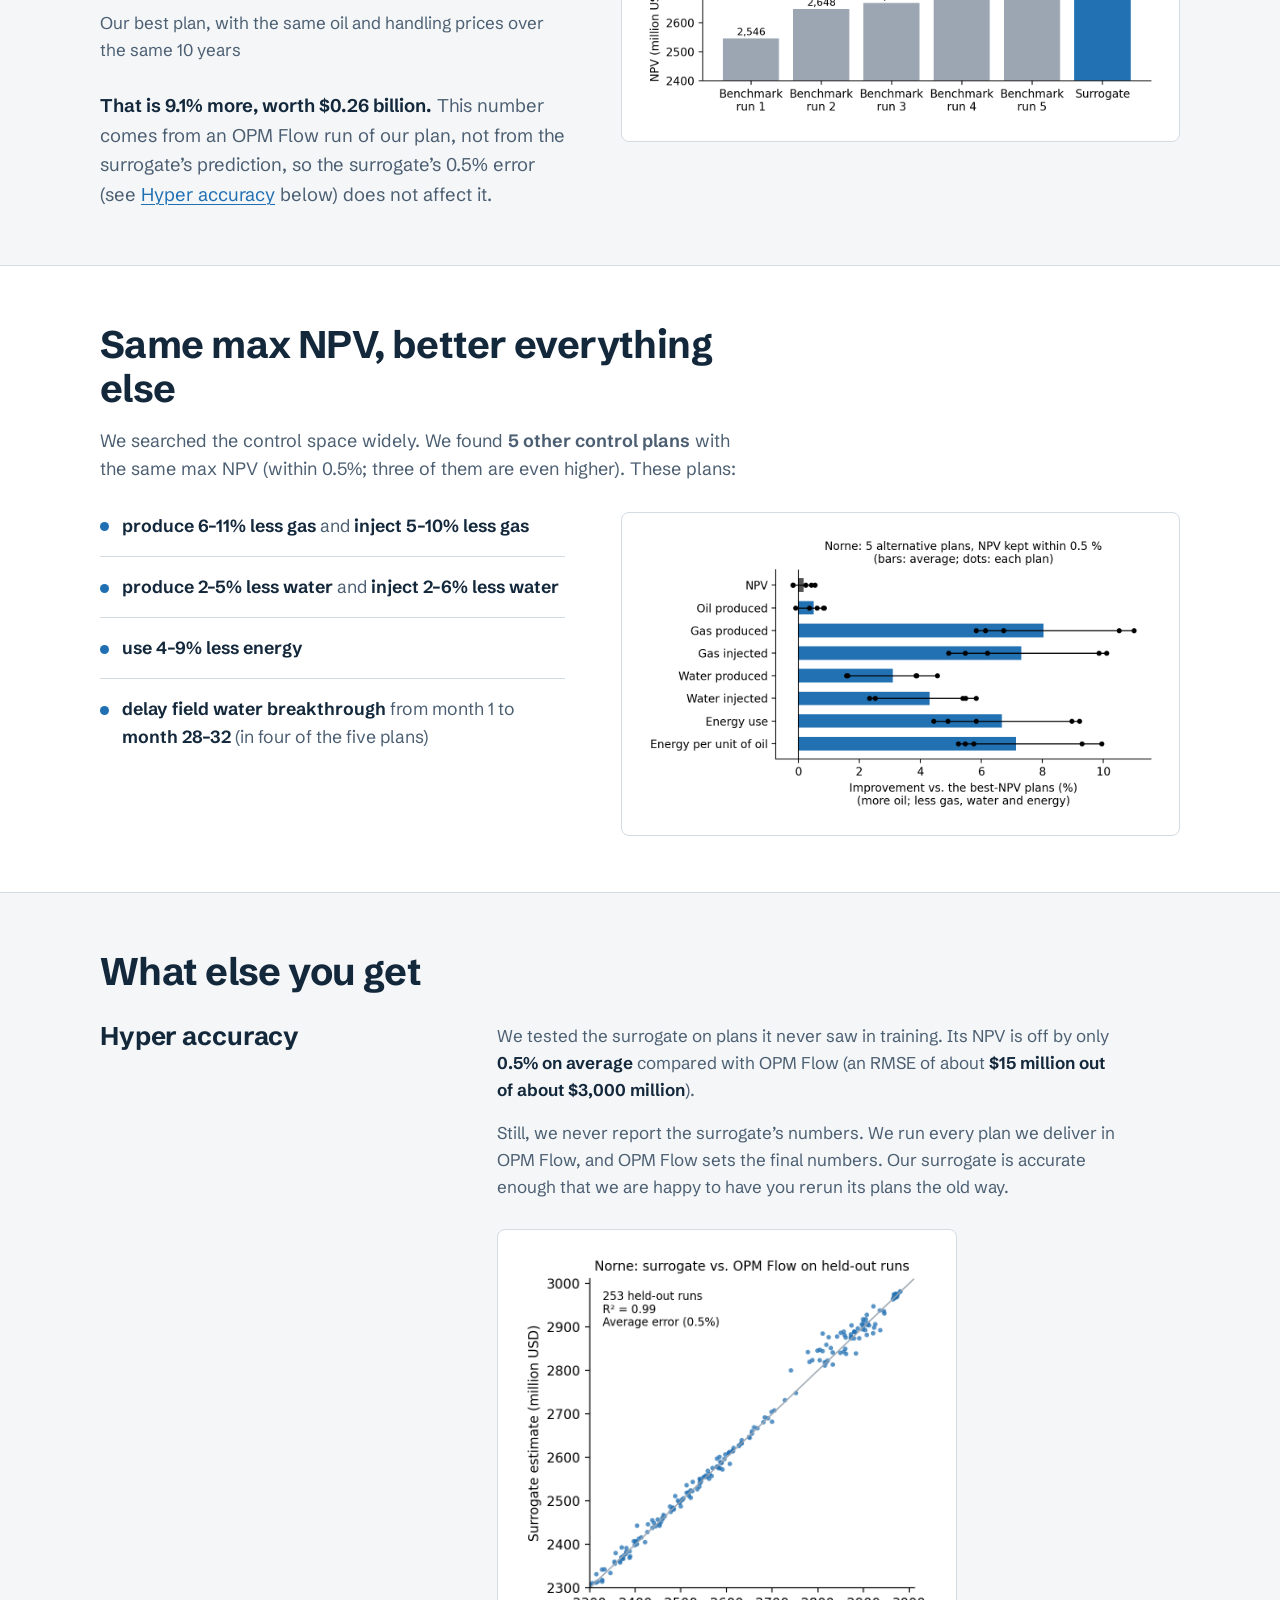
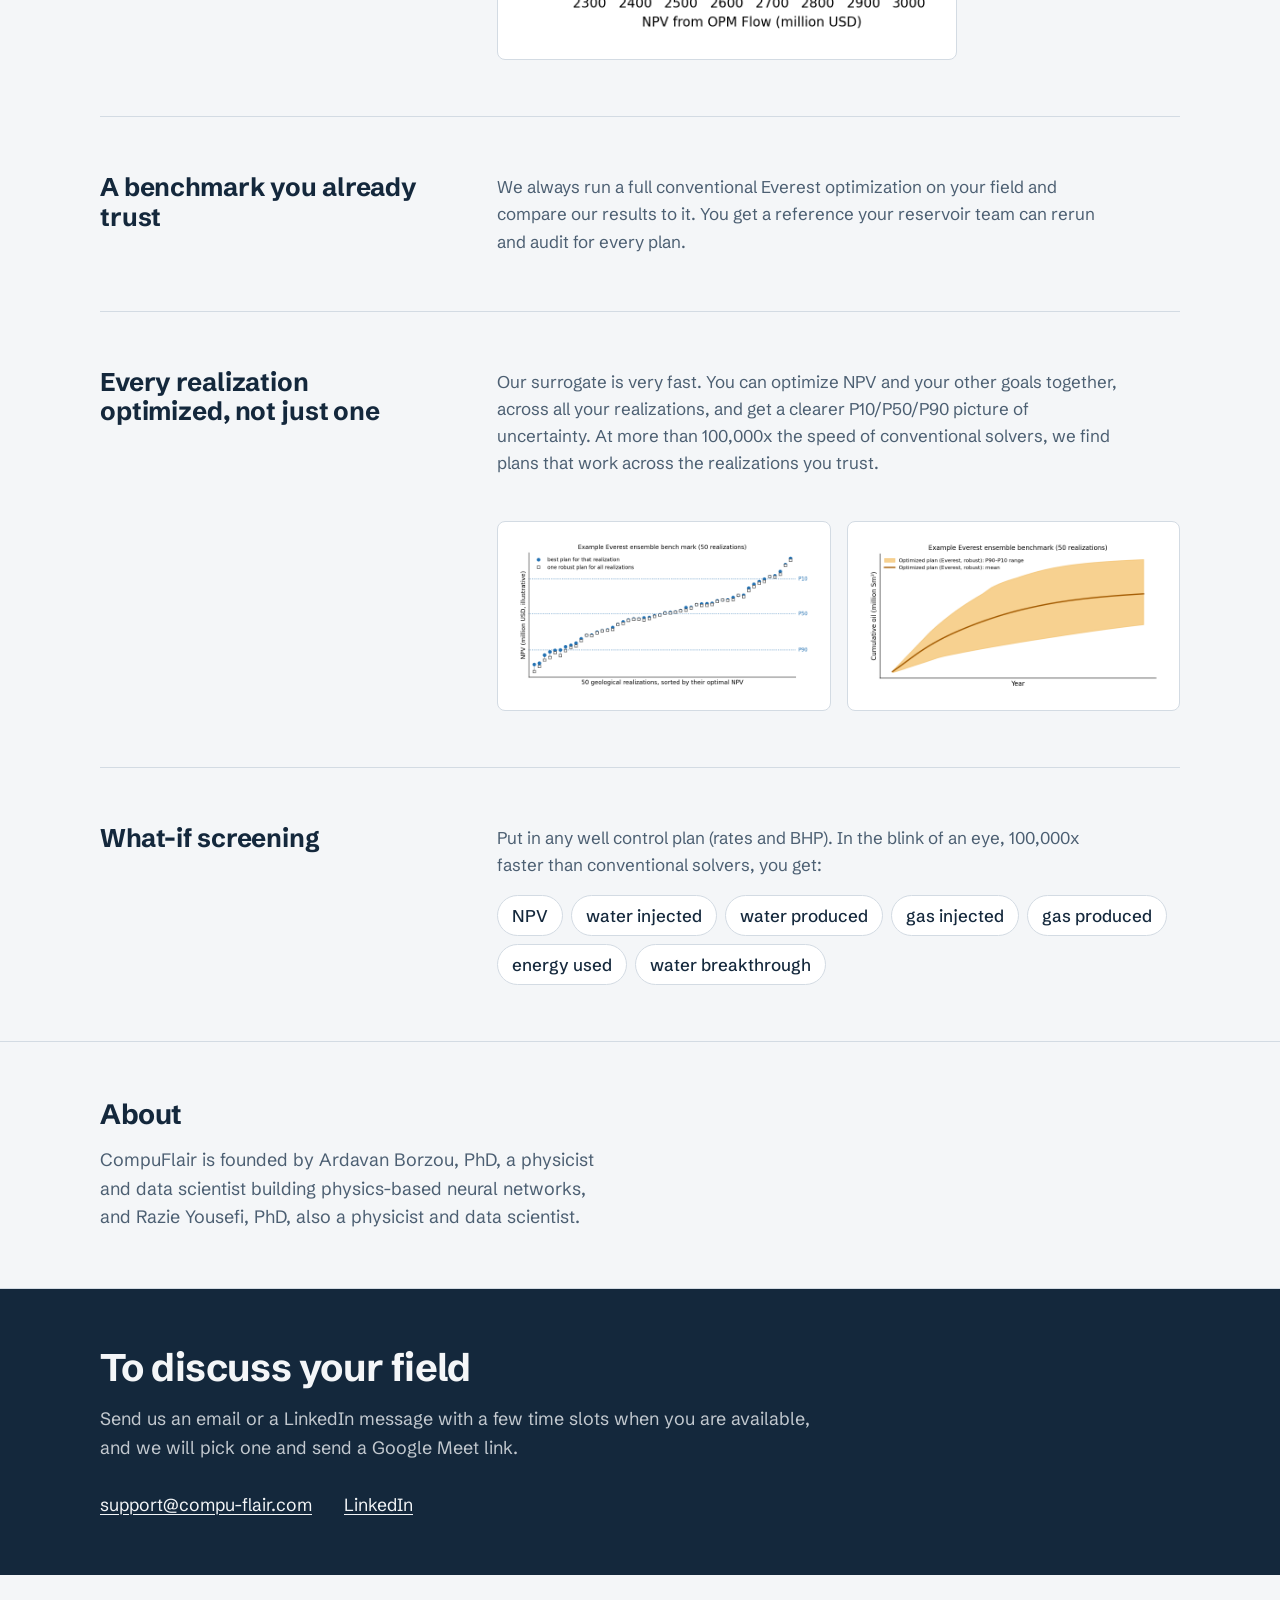
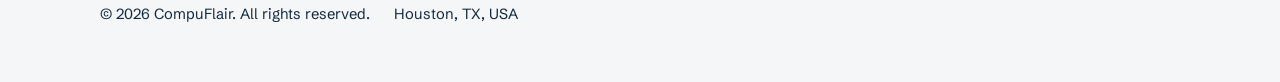
==== commit 4f152315: "New results added and website updated" ====
--- a/index.html
+++ b/index.html
@@ -167,8 +167,8 @@
 
         <div class="results-grid cost">
           <div>
-            <h3 class="subhead">Our total cost: 78 hours, paid once</h3>
-            <p class="body-text">This one-time compute built the surrogate, and it covers all the results on this page. Even with this cost included, we are faster: 78 hours plus 48 seconds of optimization, against 120 hours for 100 Everest rounds with large steps.</p>
+            <h3 class="subhead">Training cost: 11 hours on only 1 CPU core, <b>paid once upfront</b></h3>
+            <p class="body-text">This one-time compute built the surrogate, and it covers all the results on this page. Even with this cost included, we are faster: 11 hours plus 48 seconds of optimization, against 120 hours for 100 Everest rounds with large steps.</p>
             <p class="body-text">And we can keep using the surrogate with no more training, as long as the history-matched model and the field structure do not change much.</p>
           </div>
           <figure class="figure-frame">
@@ -181,16 +181,16 @@
     <section class="section" id="result">
       <div class="wrap">
         <div class="section-head">
-          <h2>The result: 9.4% more NPV</h2>
+          <h2>The result: 9.1% more NPV in the base geology</h2>
           <p>Norne is a real oil field in the Norwegian Sea, run by Equinor. For 2007–2017, in OPM Flow:</p>
         </div>
         <div class="results-grid">
           <div>
             <dl class="figures">
-              <div><dt class="bench-figure">$2.76 billion NPV</dt><dd>Everest’s best plan</dd></div>
+              <div><dt class="bench-figure">$2.77 billion NPV</dt><dd>Everest’s best plan</dd></div>
               <div><dt>$3.02 billion NPV</dt><dd>Our best plan, with the same oil and handling prices over the same 10 years</dd></div>
             </dl>
-            <p class="result-gain"><strong>That is 9.4% more, worth $0.26 billion.</strong> This gain is about 17x larger than the surrogate’s error (see <a href="#accuracy">Hyper accuracy</a> below). It is not model noise.</p>
+            <p class="result-gain"><strong>That is 9.1% more, worth $0.26 billion.</strong> This number comes from an OPM Flow run of our plan, not from the surrogate’s prediction, so the surrogate’s 0.5% error (see <a href="#accuracy">Hyper accuracy</a> below) does not affect it.</p>
           </div>
           <figure class="figure-frame">
             <img src="assets/figures/npv_comparison.png" width="1300" height="680" loading="lazy" alt="Bar chart: best NPV of five Everest benchmark runs, from 2,546 to 2,765 million USD, and of our best plan, 3,016 million USD.">
@@ -286,18 +286,18 @@
     <section class="section contact" id="contact">
       <div class="wrap">
         <h2>To discuss your field</h2>
+        <p>Send us an email or a LinkedIn message with a few time slots when you are available, and we will pick one and send a Google Meet link.</p>
         <ul class="contact-lines">
           <li><a href="mailto:support@compu-flair.com">support@compu-flair.com</a></li>
           <li><a href="https://www.linkedin.com/in/ardavan-borzou" rel="noopener">LinkedIn</a></li>
         </ul>
-        <a class="button" href="mailto:support@compu-flair.com?subject=Book%20a%2020-minute%20call">Book a 20-minute call</a>
       </div>
     </section>
   </main>
 
   <footer class="site-footer">
     <div class="wrap">
-      <p class="row"><span>© 2026 CompuFlair</span><span>Houston, TX, USA</span><a href="mailto:support@compu-flair.com">support@compu-flair.com</a></p>
+      <p class="row"><span>© 2026 CompuFlair. All rights reserved.</span><span>Houston, TX, USA</span></p>
     </div>
   </footer>
   <script src="assets/js/copy-email.js"></script>
--- a/assets/css/style.css
+++ b/assets/css/style.css
@@ -324,10 +324,10 @@
 /* Contact */
 .contact { background: var(--ink); color: var(--paper); border-bottom: 0; }
 .contact h2 { max-width: 20ch; }
-.contact p { color: color-mix(in srgb, var(--paper) 78%, transparent); font-size: 1.12rem; margin: 20px 0 32px; }
+.contact p { color: color-mix(in srgb, var(--paper) 78%, transparent); font-size: 1.12rem; max-width: var(--measure); margin: var(--space-m) 0 0; }
 .contact a:not(.button) { color: var(--paper); }
 .contact .button { background: var(--paper); color: var(--ink); }
-.contact-lines { list-style: none; margin: var(--space-l) 0; padding: 0; display: flex; flex-wrap: wrap; gap: 8px 32px; font-size: 1.1rem; }
+.contact-lines { list-style: none; margin: var(--space-l) 0 0; padding: 0; display: flex; flex-wrap: wrap; gap: 8px 32px; font-size: 1.1rem; }
 
 /* Footer */
 .site-footer { padding: var(--space-l) 0 var(--space-xl); color: var(--muted); font-size: 0.92rem; }
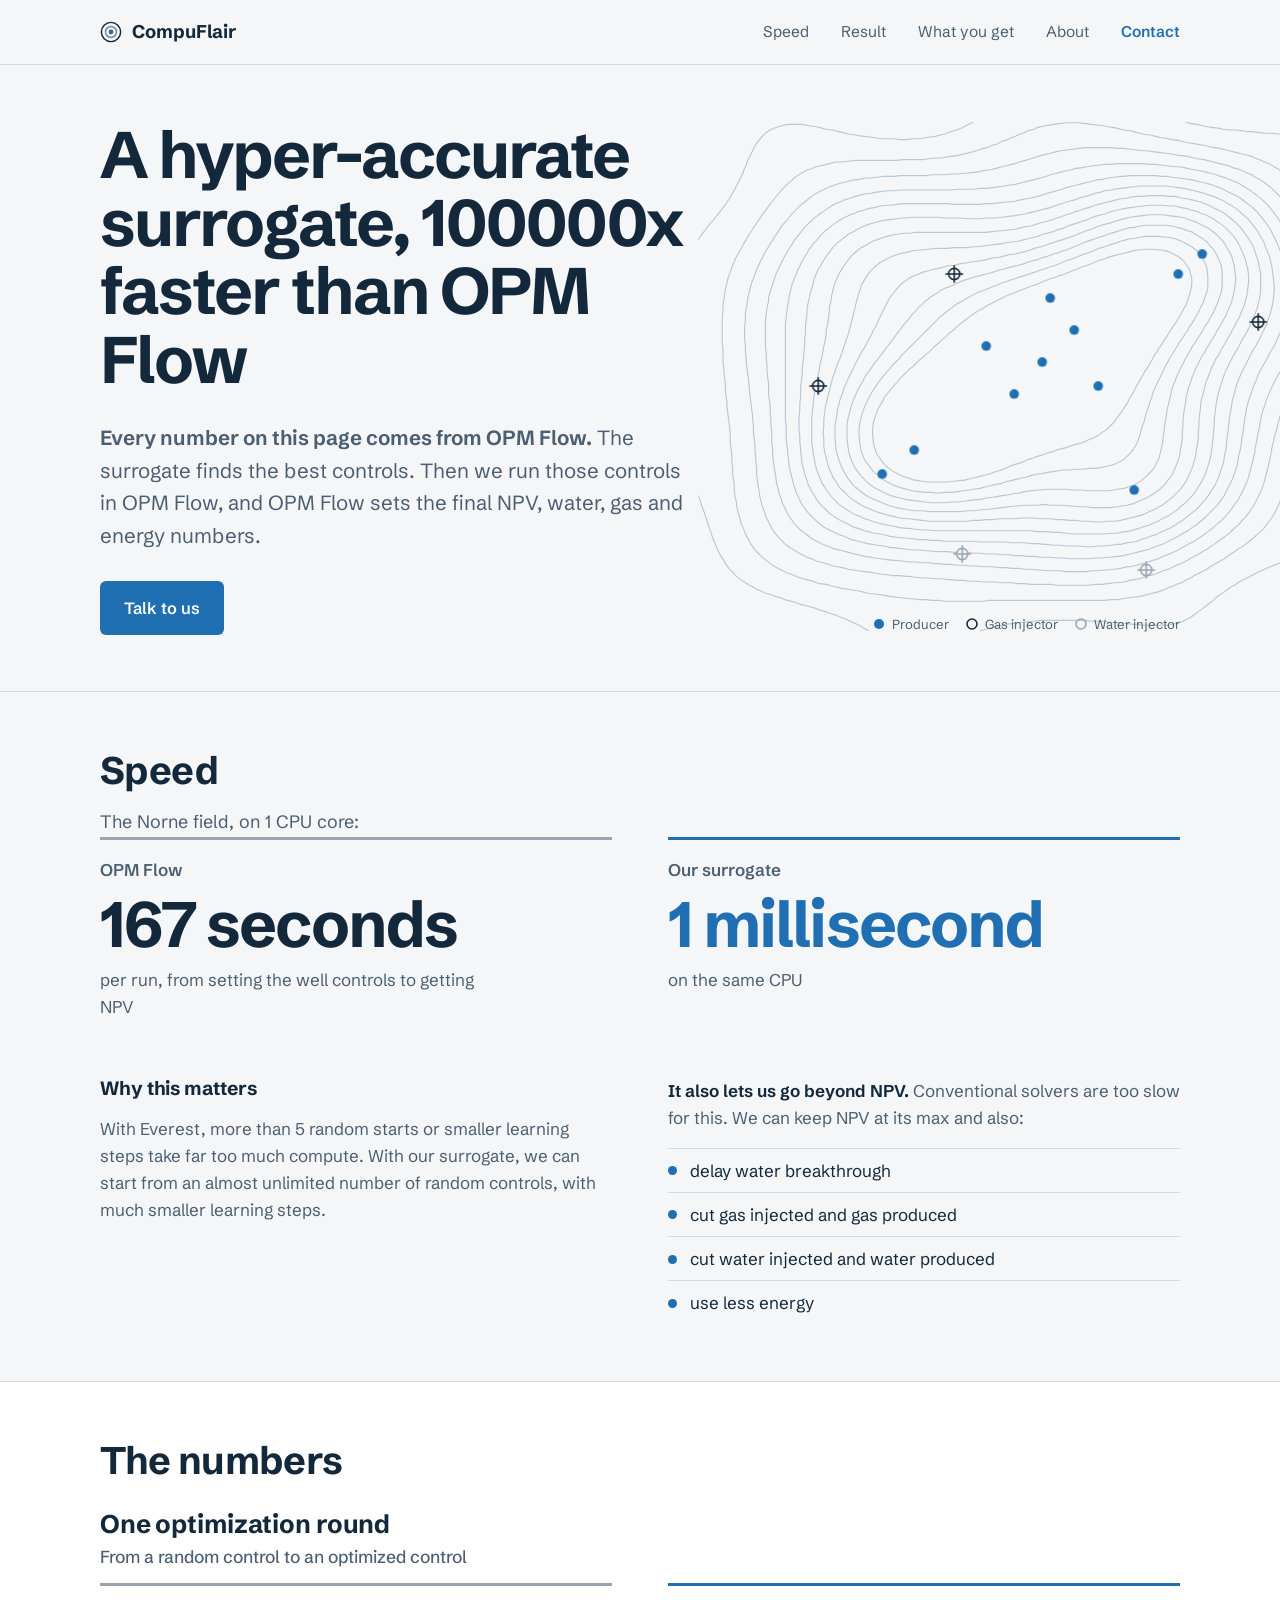
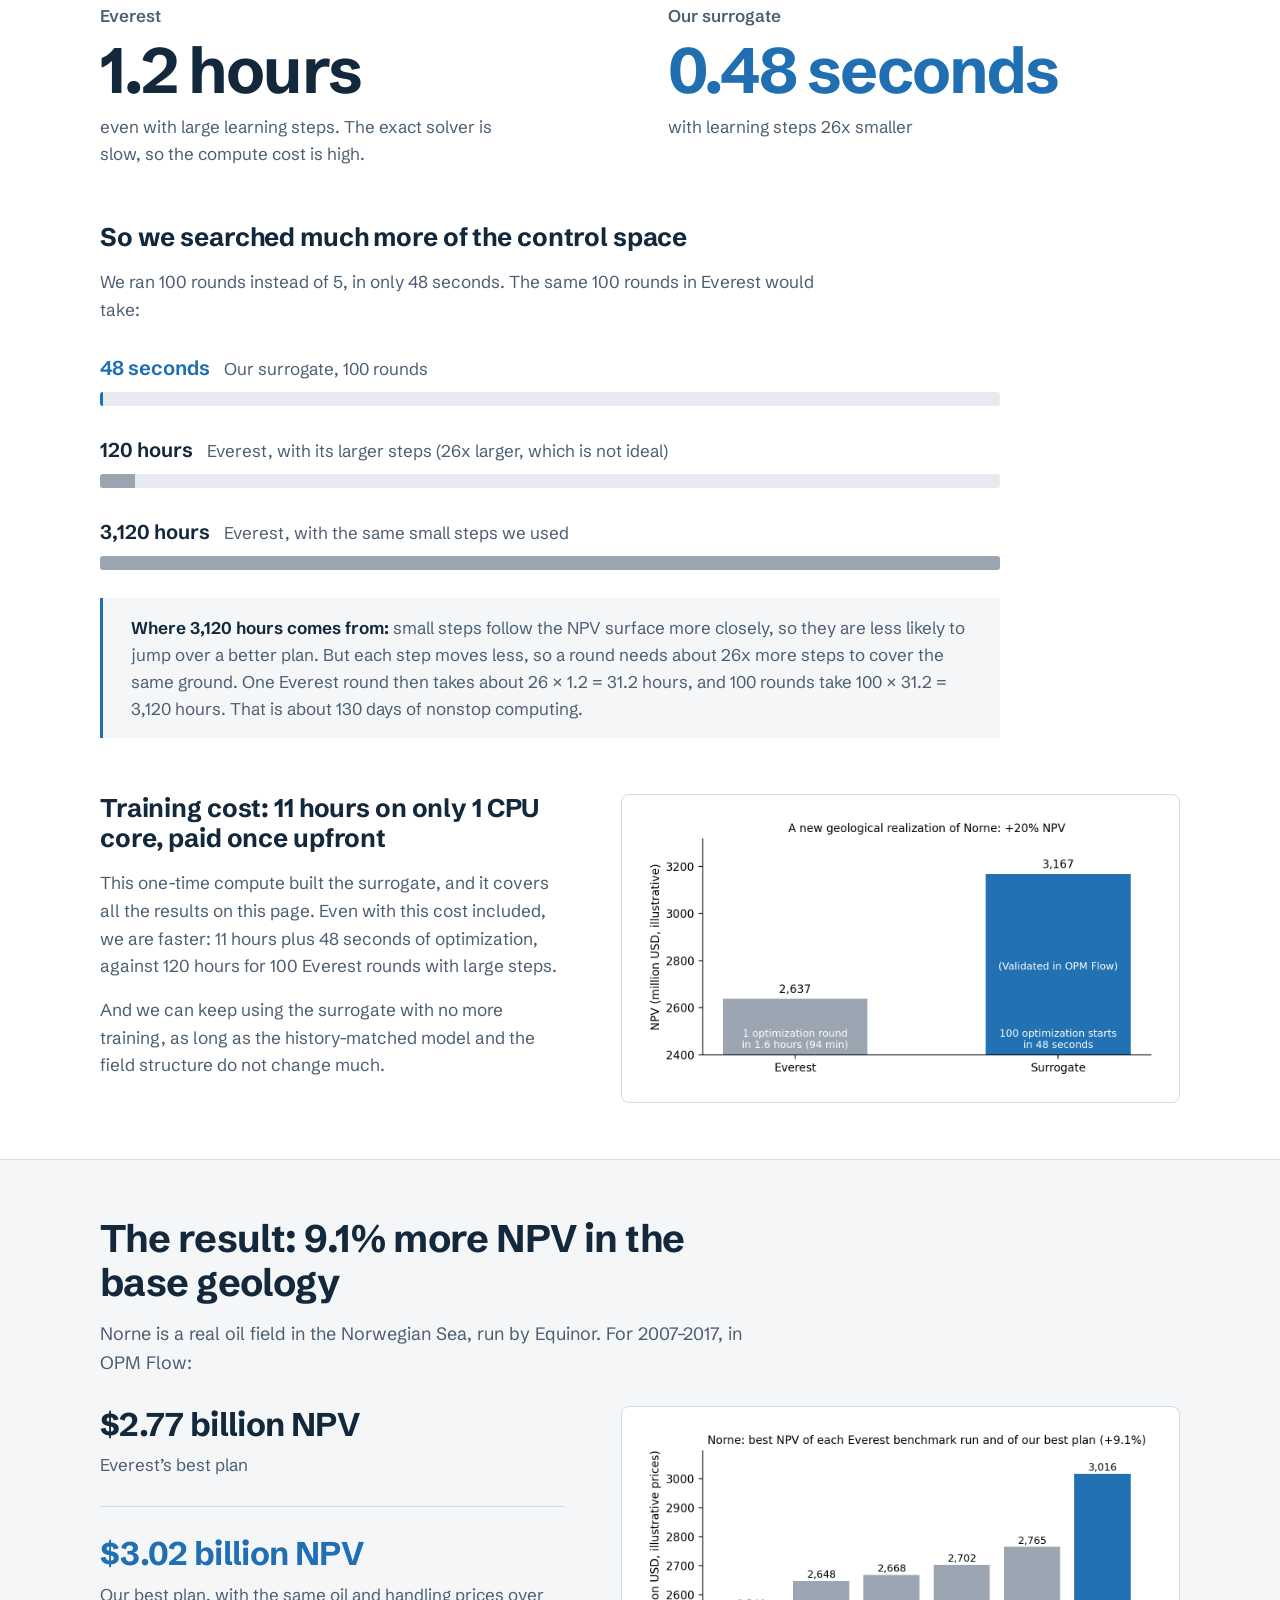
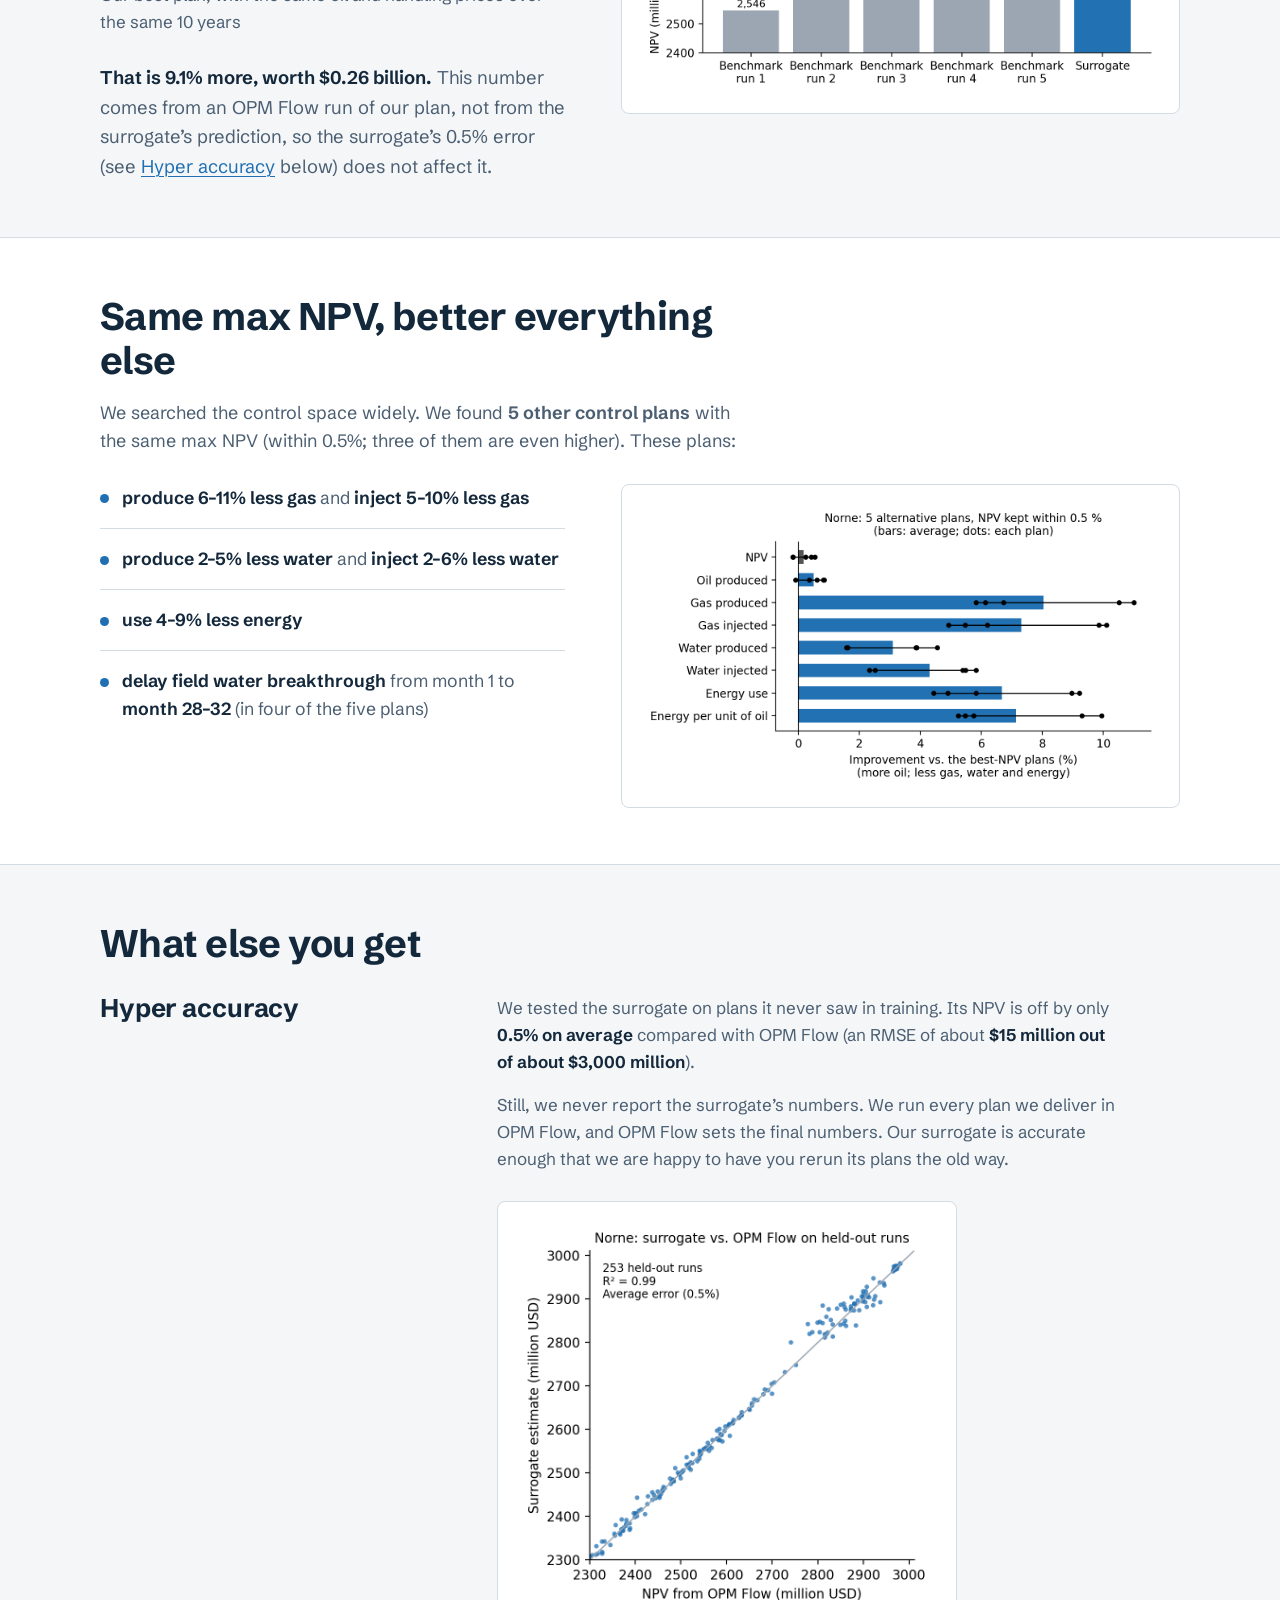
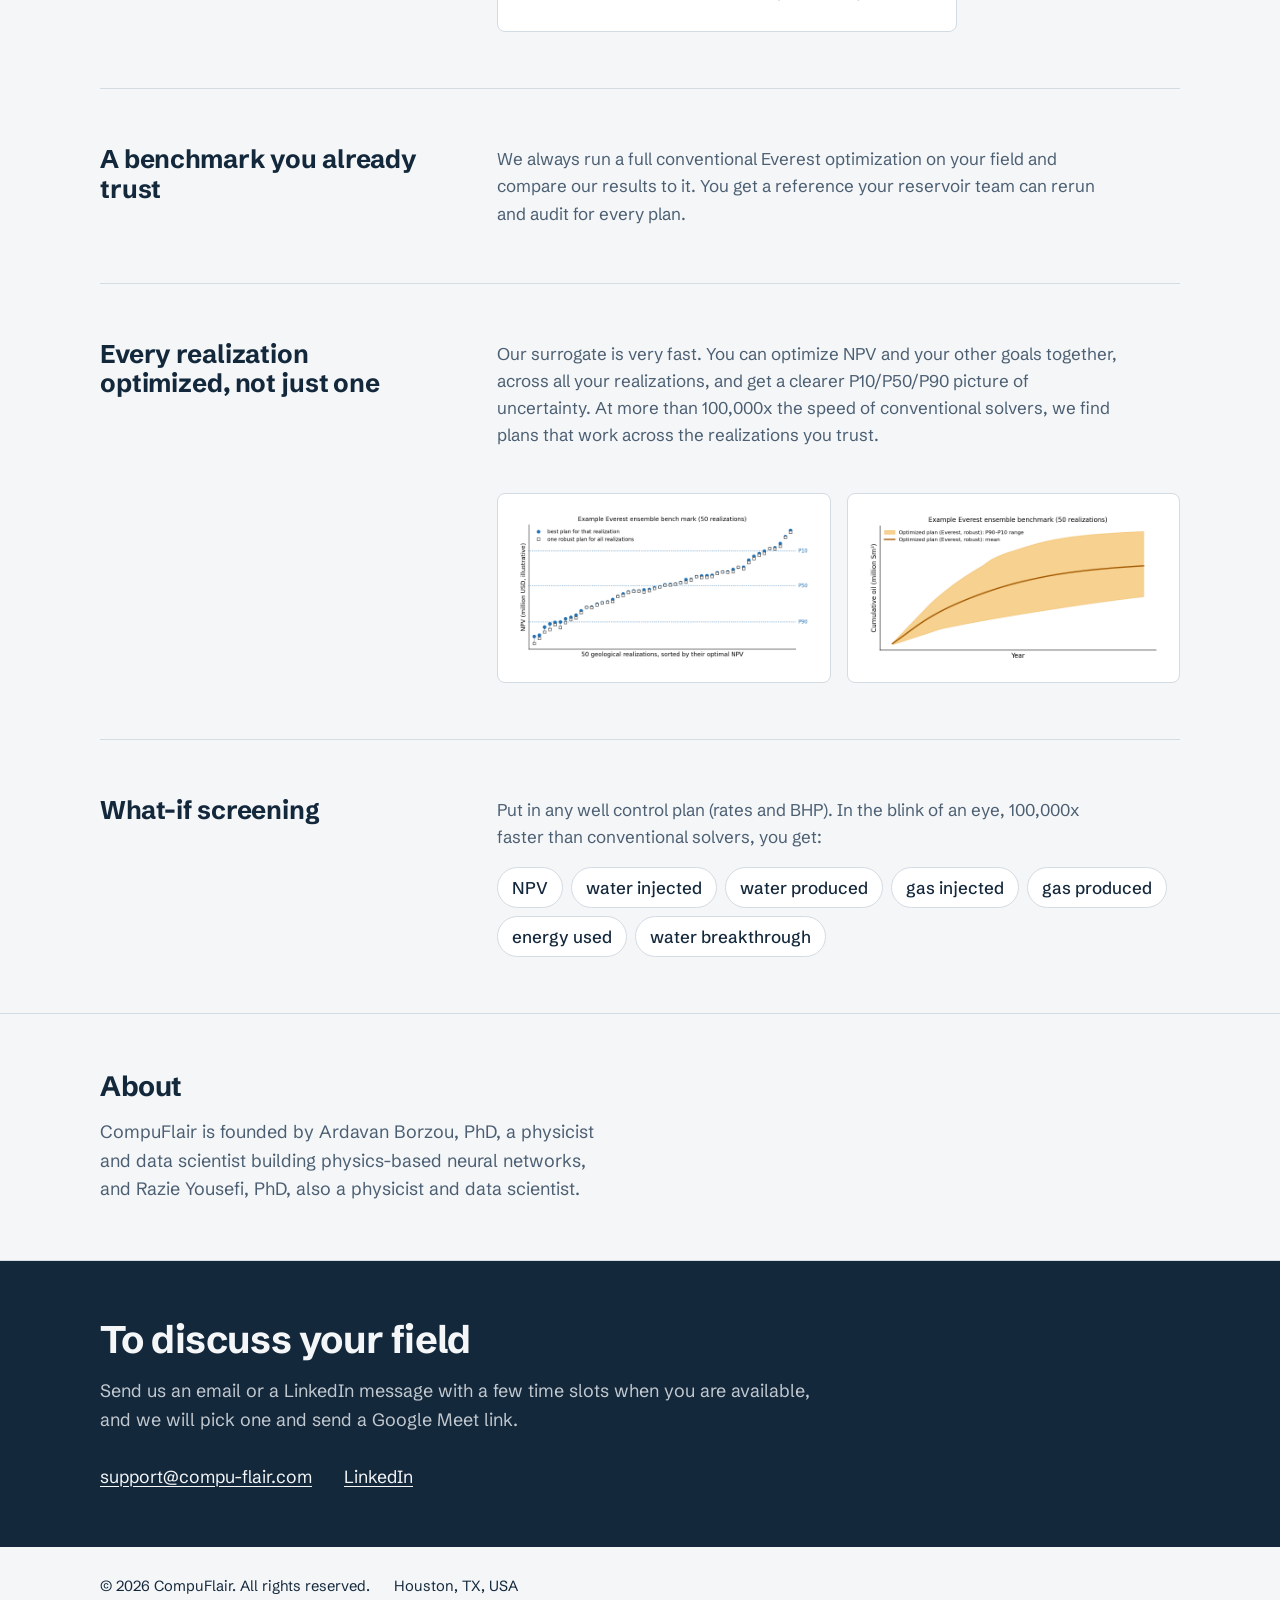
==== commit c24edf07: "minor style changes" ====
--- a/index.html
+++ b/index.html
@@ -93,7 +93,7 @@
       <div class="wrap">
         <div class="section-head">
           <h2>Speed</h2>
-          <p>The Norne field, on our own CPU:</p>
+          <p>The Norne field, on 1 CPU core:</p>
         </div>
         <div class="versus">
           <div class="versus-item">
--- a/assets/css/style.css
+++ b/assets/css/style.css
@@ -226,6 +226,9 @@
 }
 .versus-item.ours .versus-value { color: var(--ours); }
 .versus-note { display: block; color: var(--muted); max-width: 40ch; }
+/* Speed: subtitle sits right on the comparison line; extra air before the explanation */
+#speed .section-head { margin-bottom: 0; }
+#speed .split { margin-top: var(--space-l); }
 @media (max-width: 560px) { .versus { grid-template-columns: 1fr; gap: var(--space-l); } }
 
 .split { display: grid; grid-template-columns: repeat(2, minmax(0, 1fr)); gap: var(--space-xl); }
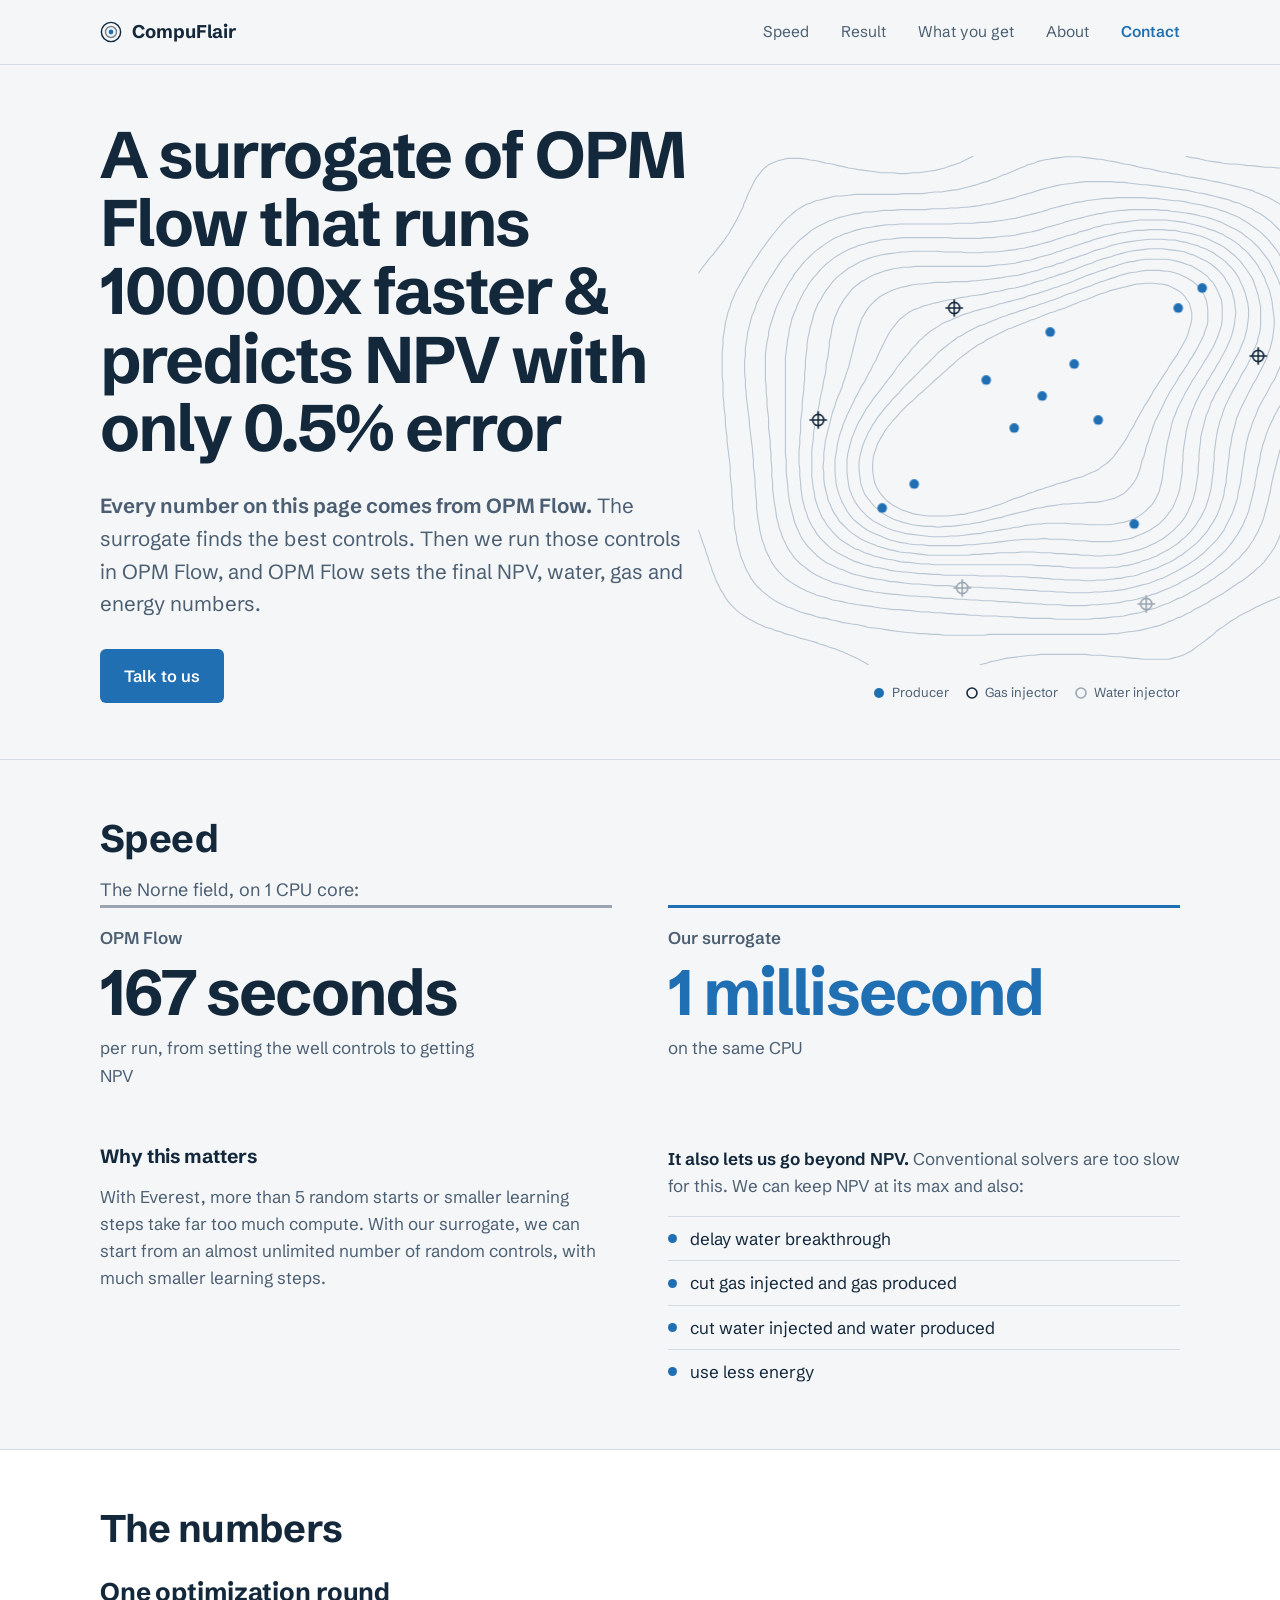
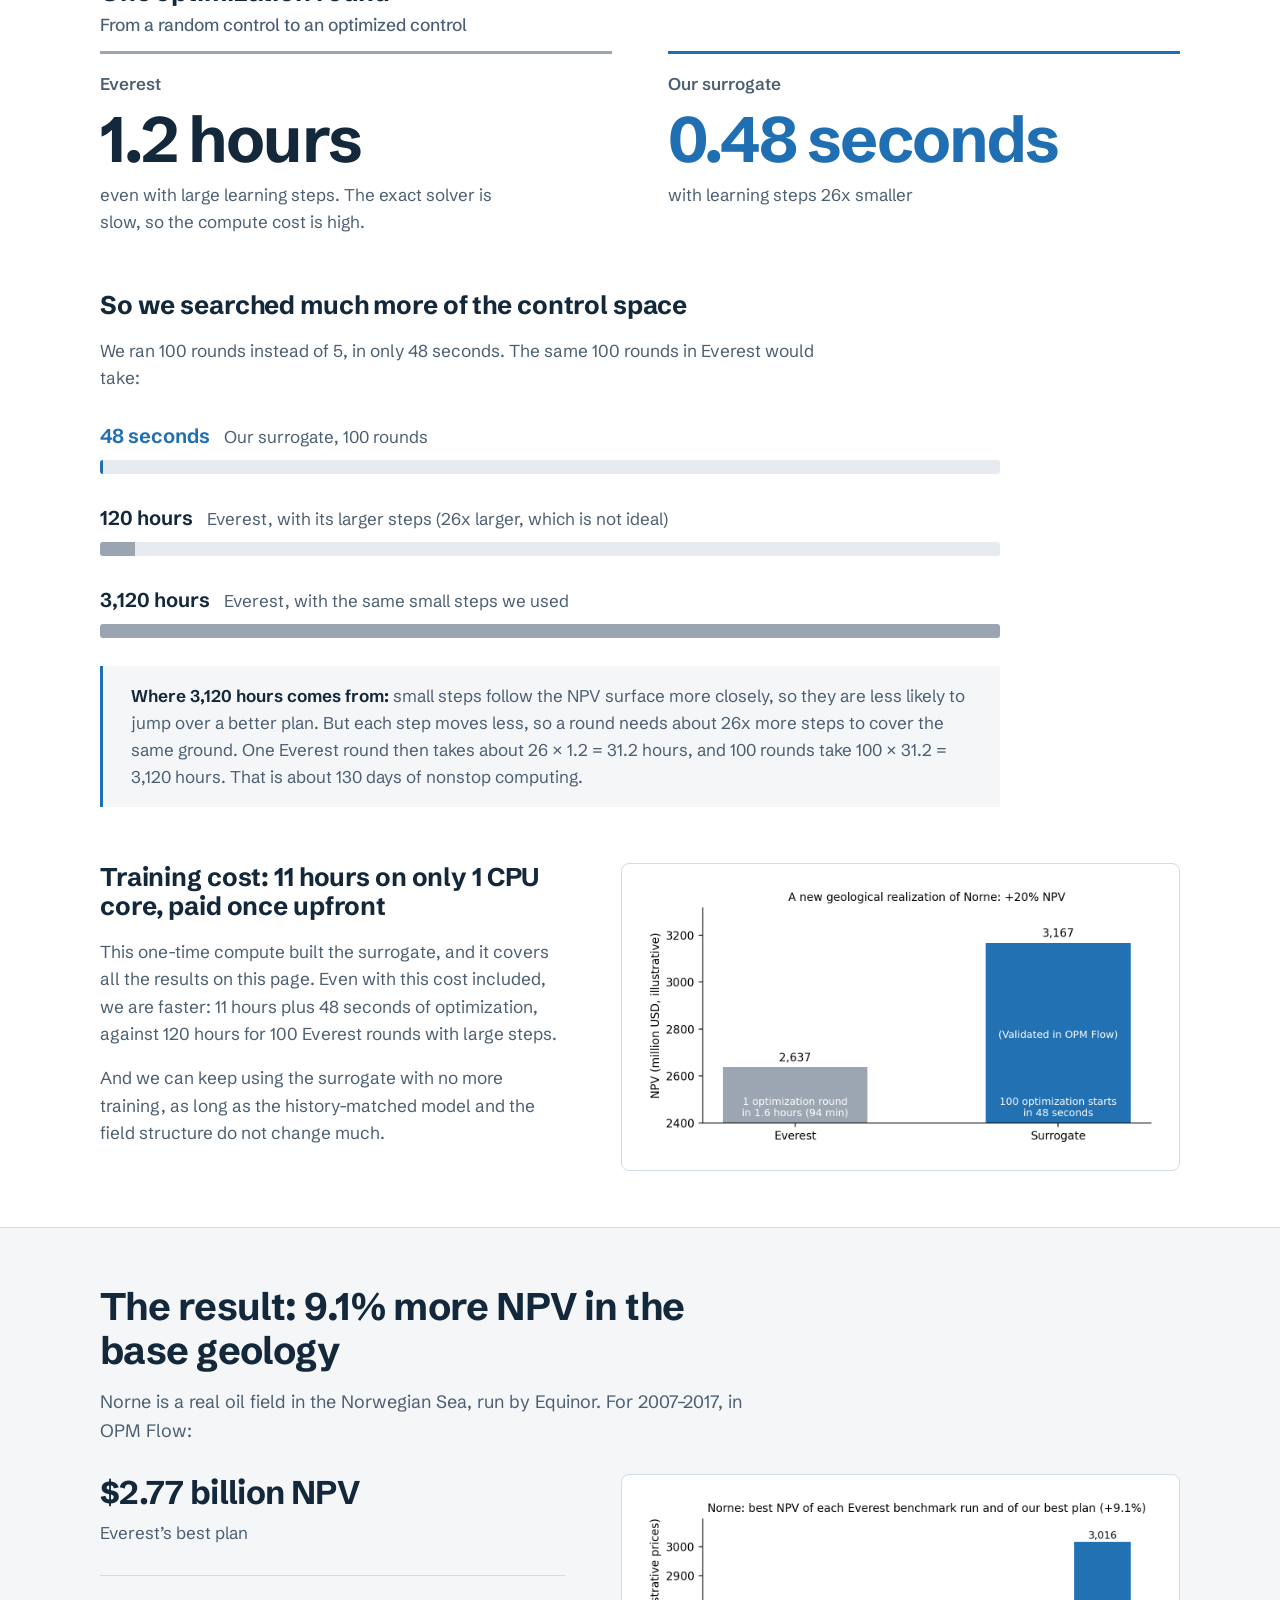
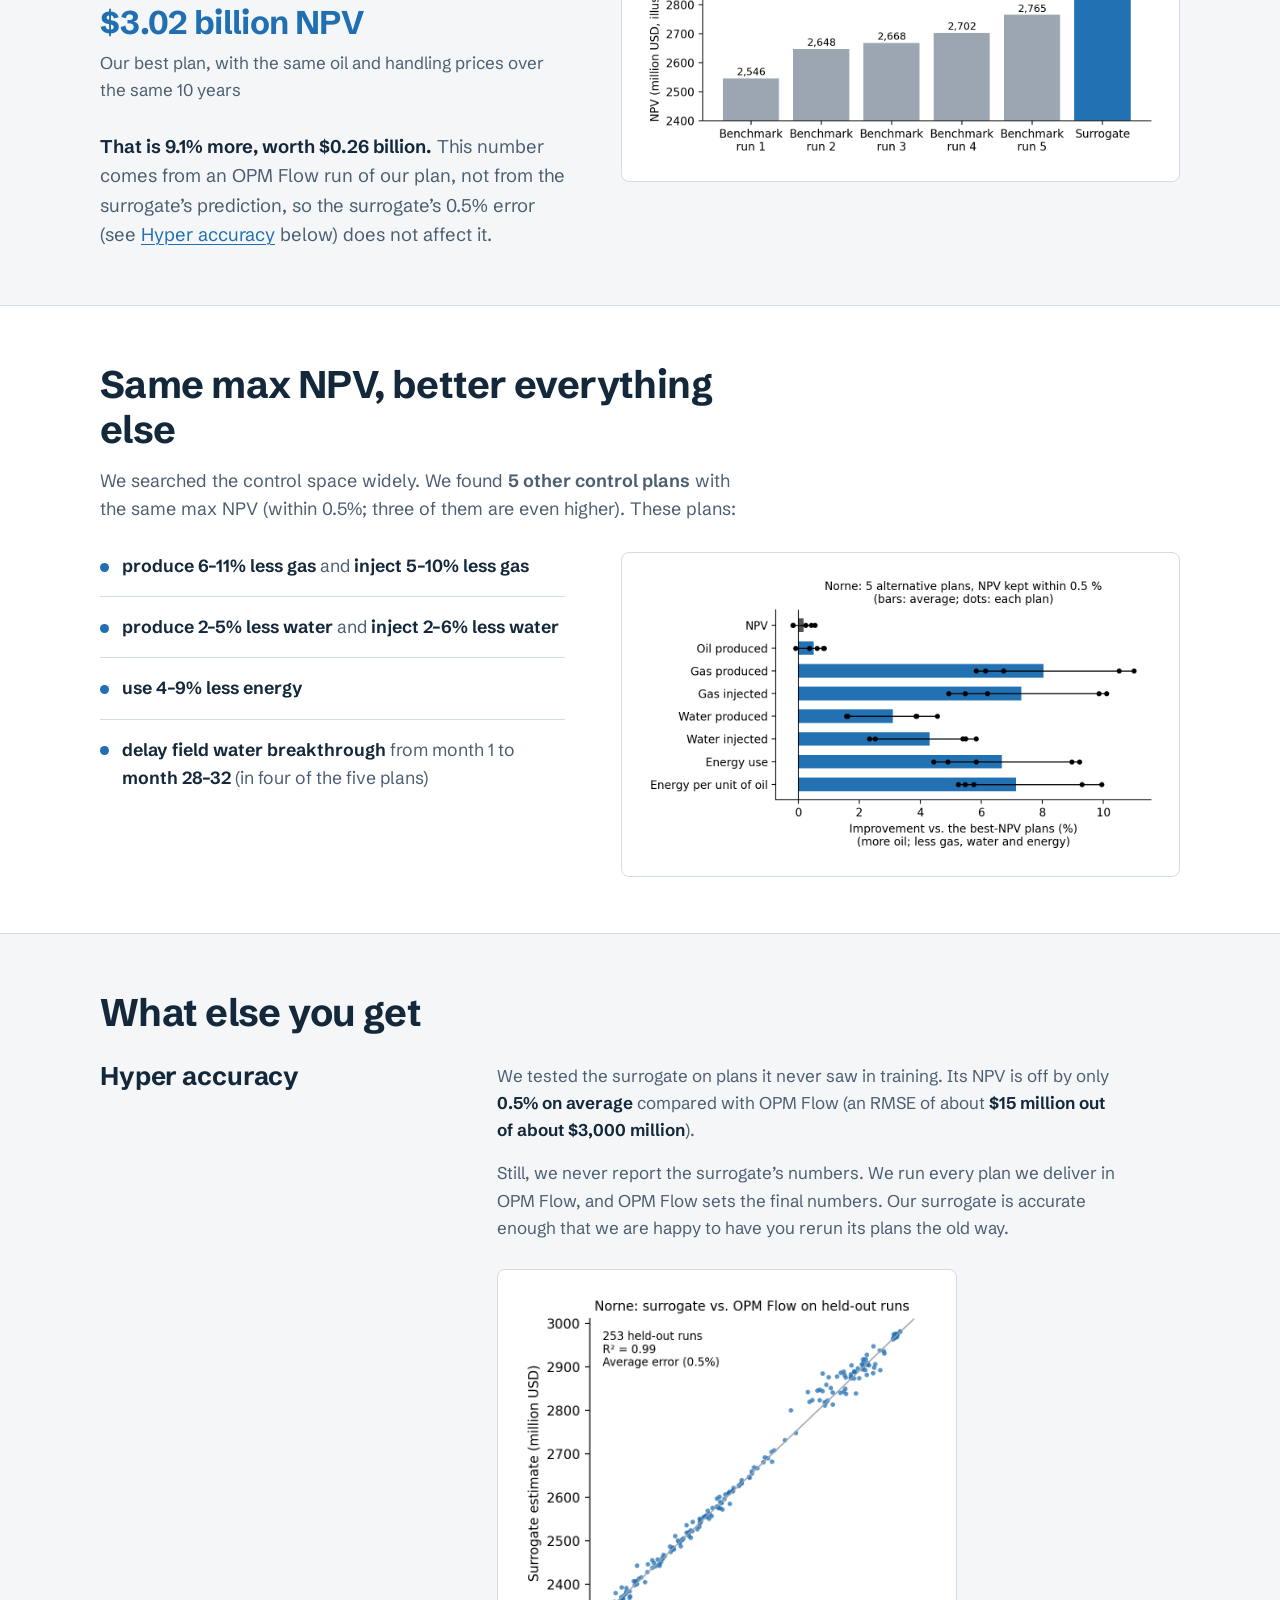
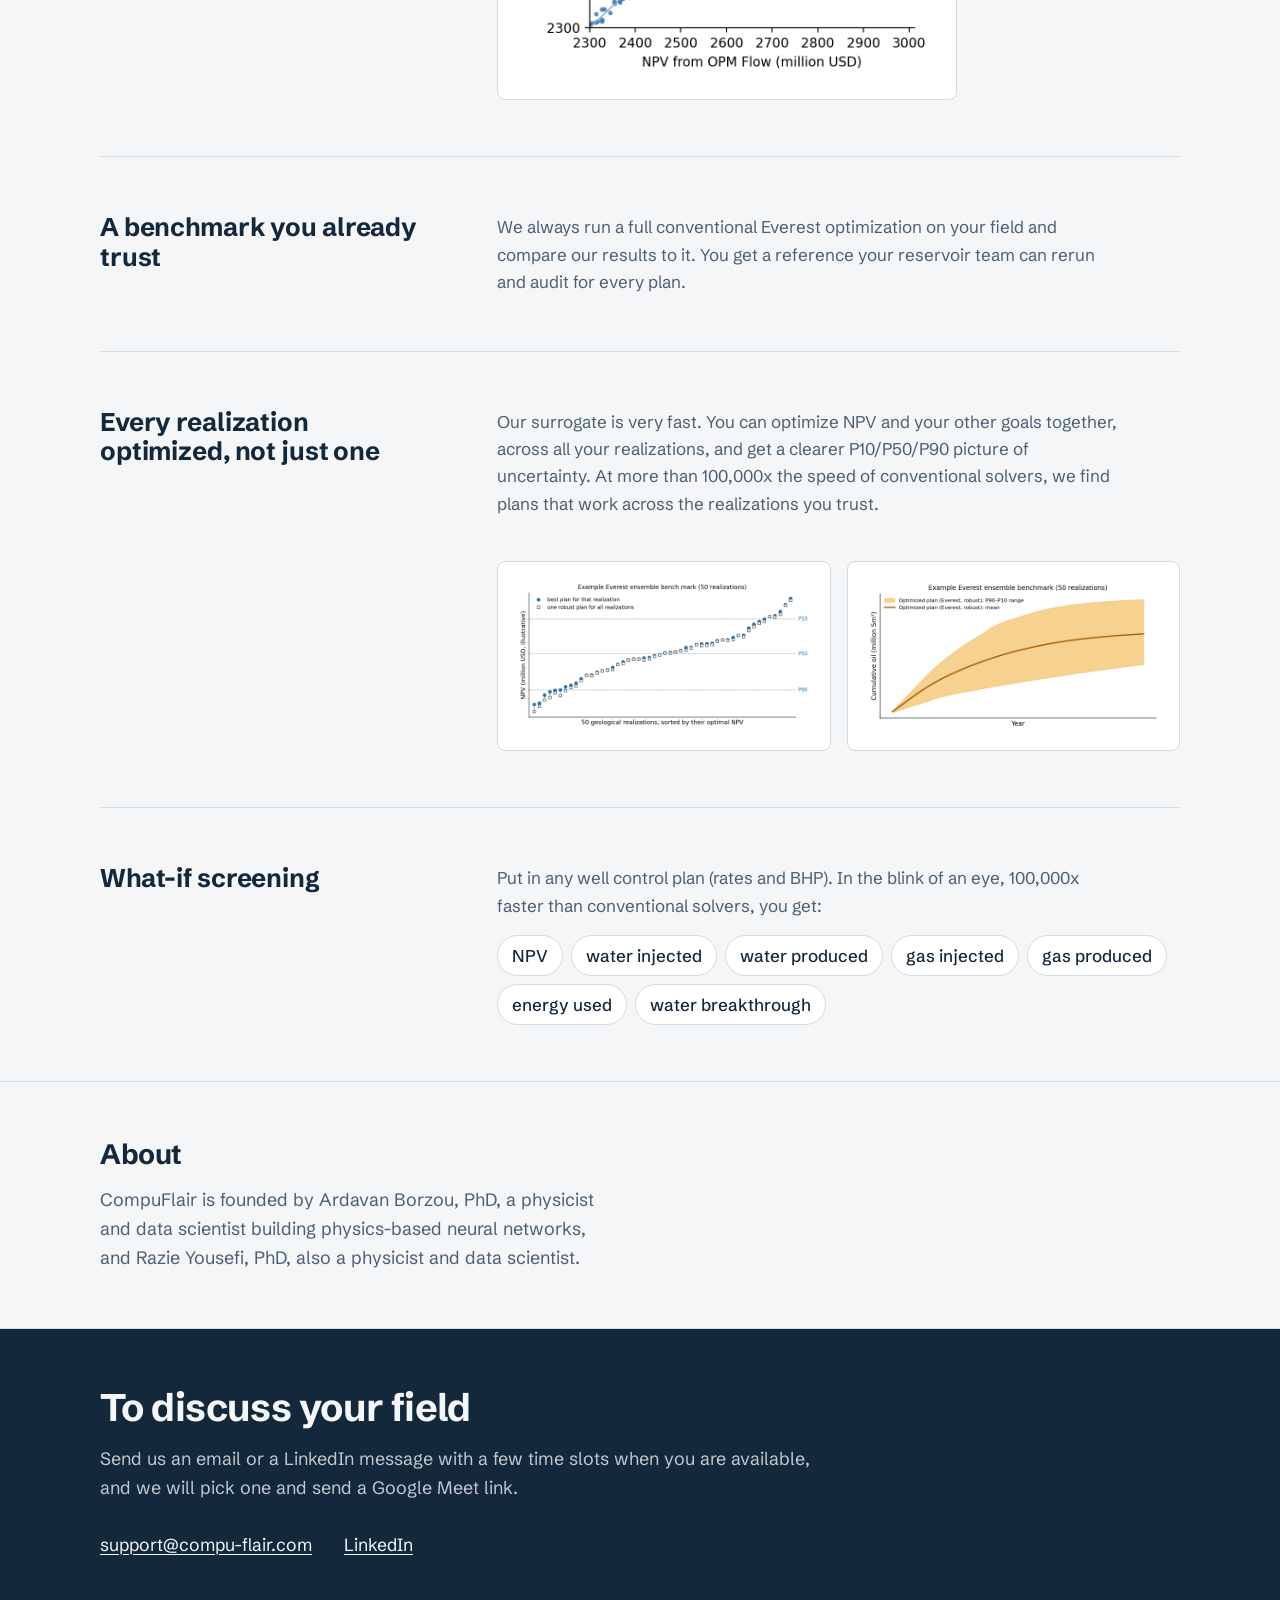
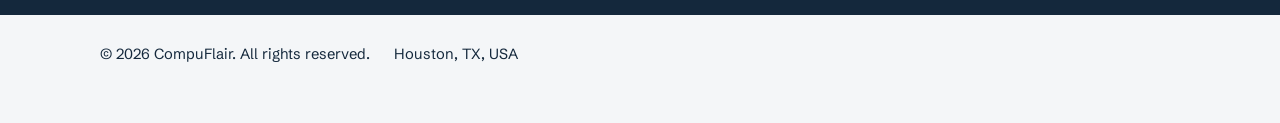
==== commit acf2675b: "title updated" ====
--- a/index.html
+++ b/index.html
@@ -3,7 +3,7 @@
 <head>
   <meta charset="utf-8">
   <meta name="viewport" content="width=device-width, initial-scale=1">
-  <title>CompuFlair | A hyper-accurate surrogate, 100000x faster than OPM Flow</title>
+  <title>CompuFlair | An accurate surrogate, 100000x faster than OPM Flow</title>
   <meta name="description" content="A hyper-accurate surrogate, 100,000x faster than OPM Flow. Every number on this page comes from OPM Flow.">
   <meta property="og:title" content="CompuFlair | A hyper-accurate surrogate, 100,000x faster than OPM Flow">
   <meta property="og:description" content="The surrogate finds the best controls. OPM Flow sets the final NPV, water, gas and energy numbers.">
@@ -38,7 +38,7 @@
     <section class="hero">
       <div class="wrap">
         <div>
-          <h1>A hyper-accurate surrogate, 100000x faster than OPM Flow</h1>
+          <h1>A surrogate of OPM Flow that runs 100000x faster & predicts NPV with only 0.5% error</h1>
           <p class="lede"><strong>Every number on this page comes from OPM Flow.</strong> The surrogate finds the best controls. Then we run those controls in OPM Flow, and OPM Flow sets the final NPV, water, gas and energy numbers.</p>
           <div class="actions">
             <a class="button" href="#contact">Talk to us</a>
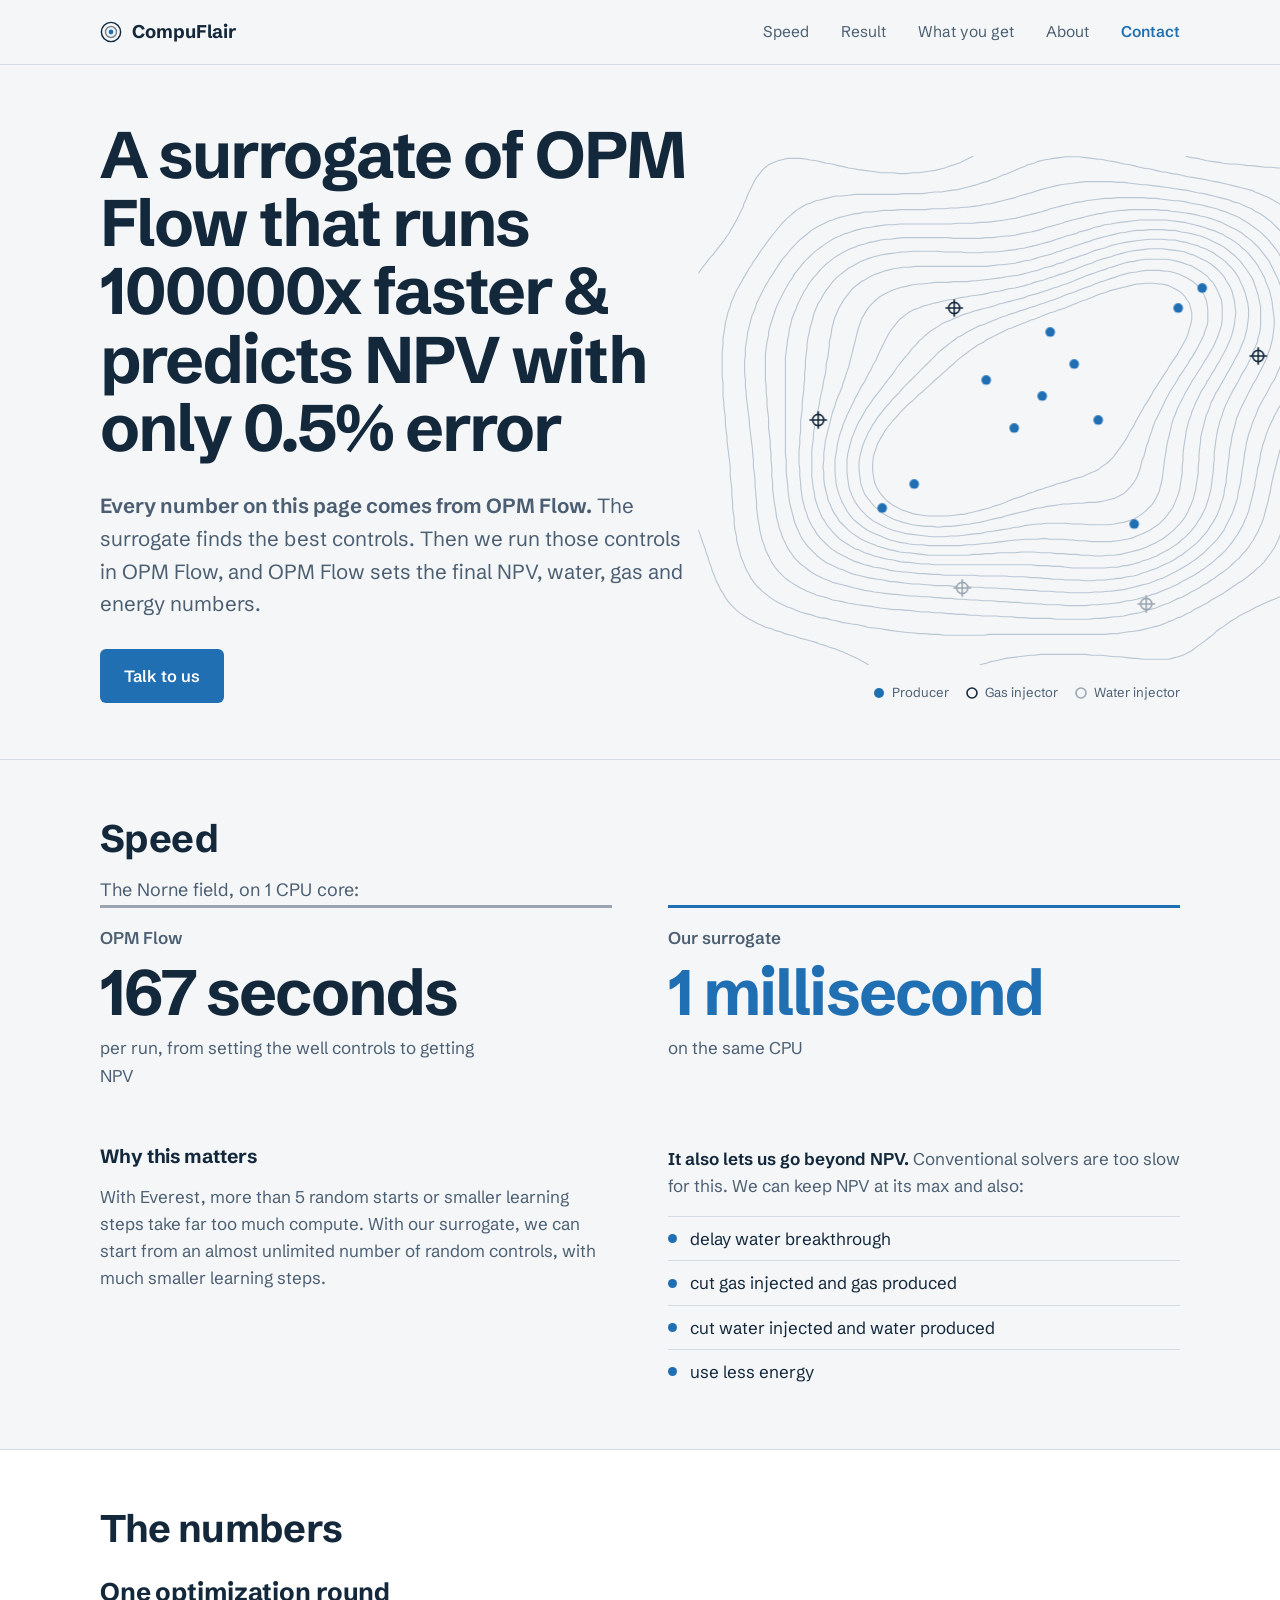
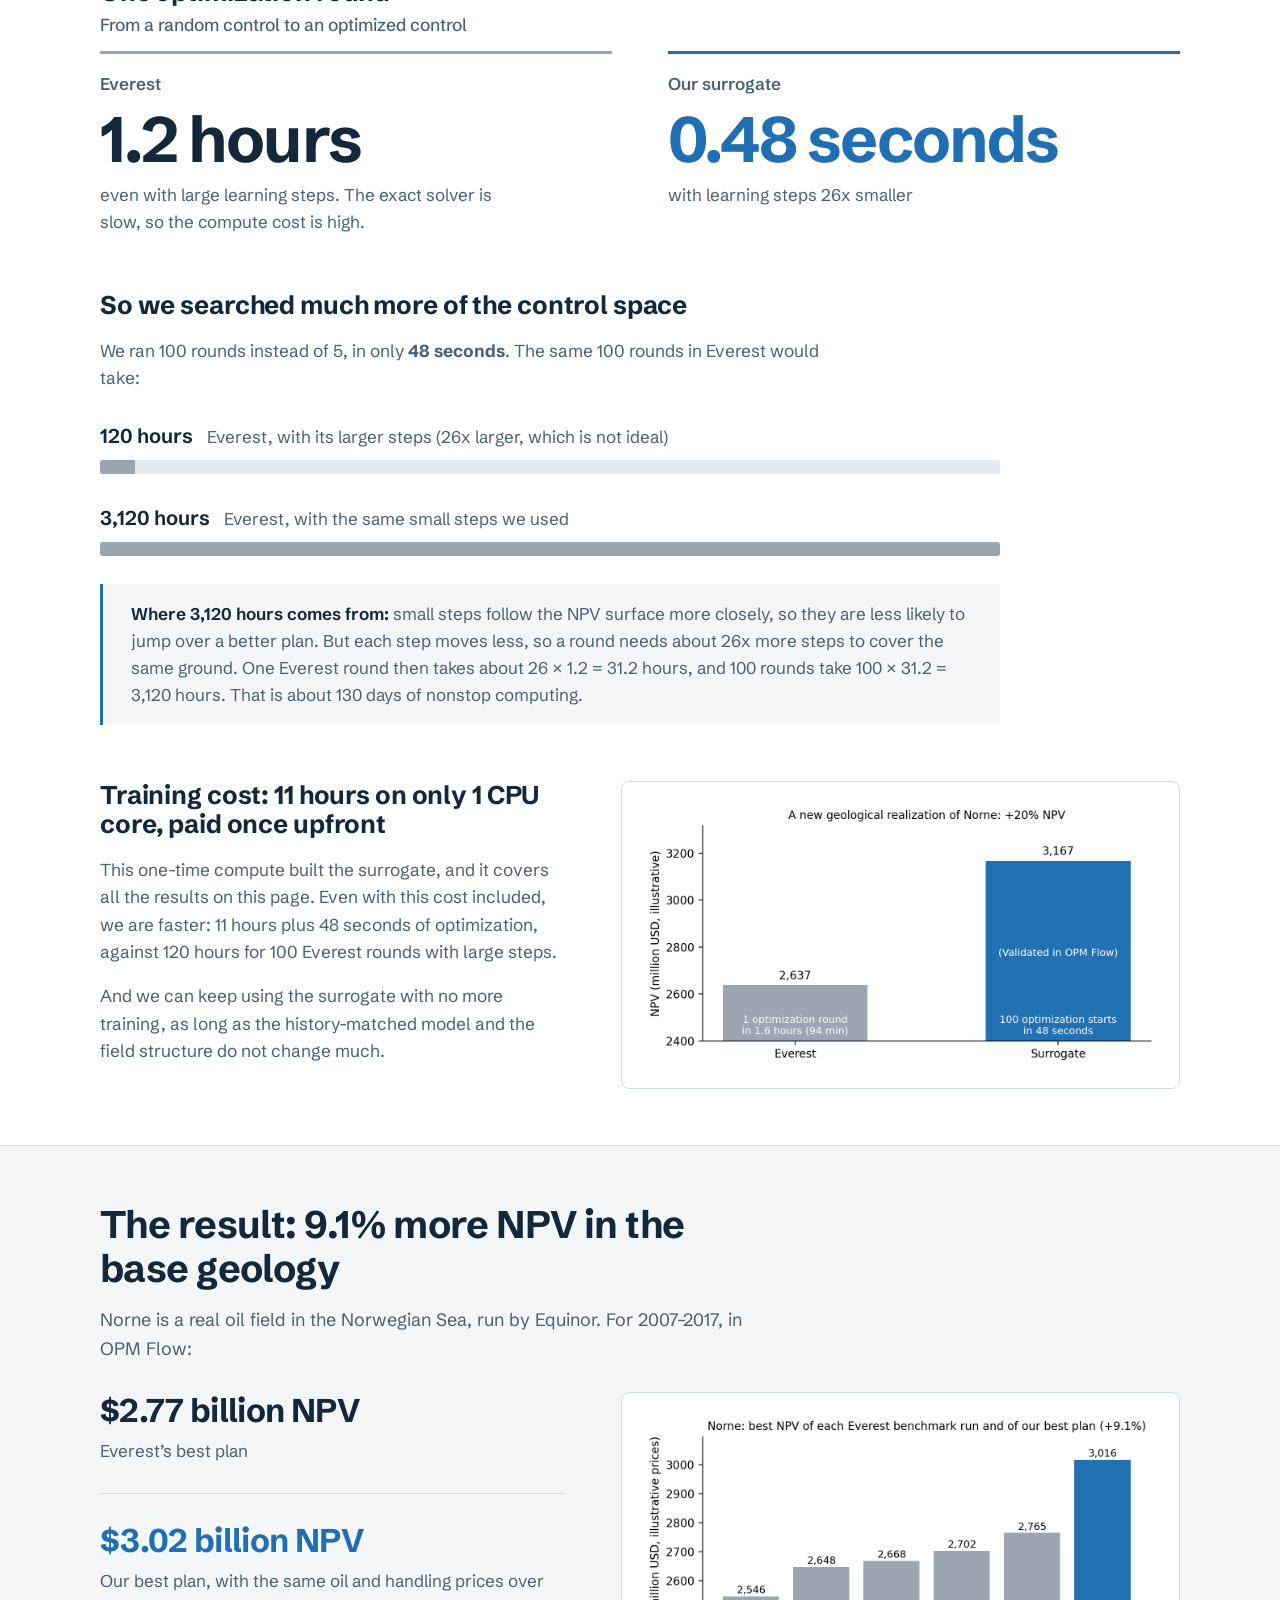
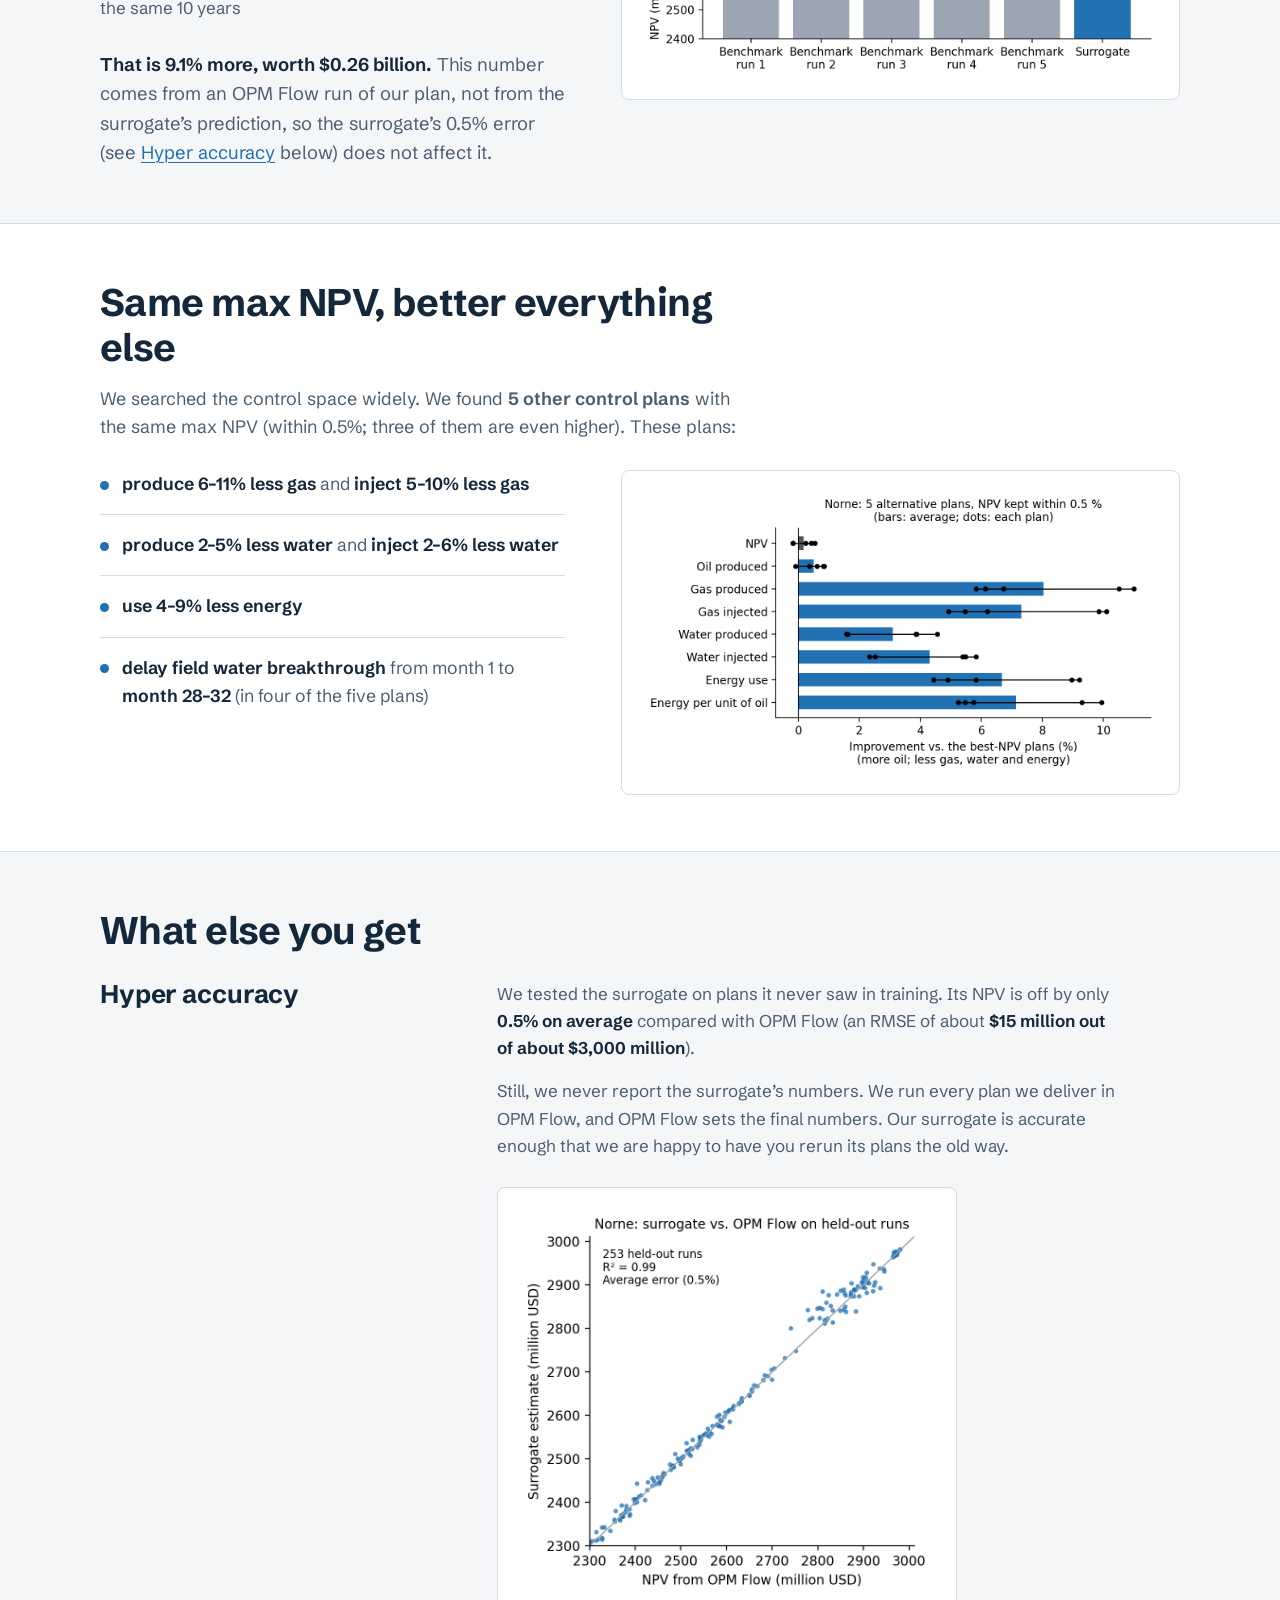
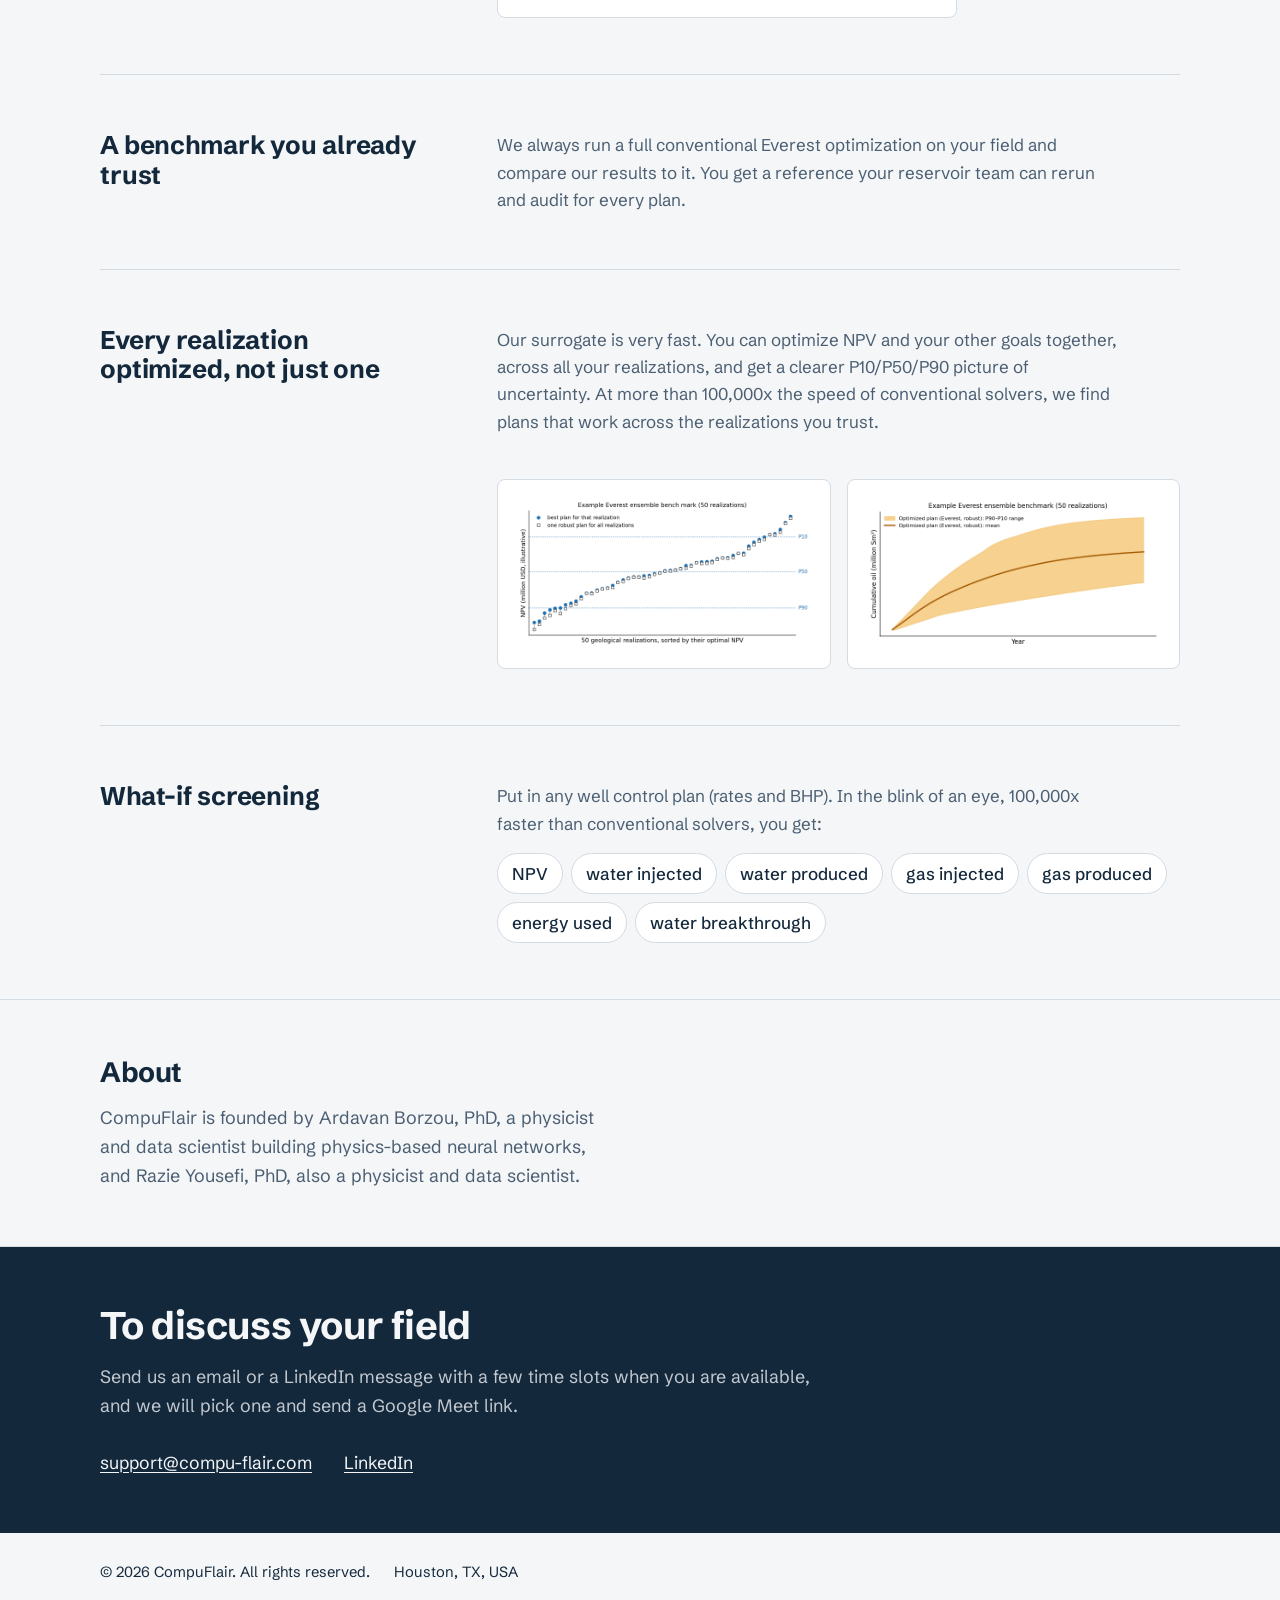
==== commit 7881bc12: "moved 48 seconds to the right place" ====
--- a/index.html
+++ b/index.html
@@ -146,12 +146,8 @@
         </div>
 
         <h3 class="subhead">So we searched much more of the control space</h3>
-        <p class="body-text">We ran 100 rounds instead of 5, in only 48 seconds. The same 100 rounds in Everest would take:</p>
+        <p class="body-text">We ran 100 rounds instead of 5, in only <b>48 seconds</b>. The same 100 rounds in Everest would take:</p>
         <dl class="bars">
-          <div class="bar-row ours" style="--w: 0%">
-            <dt><strong>48 seconds</strong><span>Our surrogate, 100 rounds</span></dt>
-            <dd><i></i></dd>
-          </div>
           <div class="bar-row" style="--w: 3.85%">
             <dt><strong>120 hours</strong><span>Everest, with its larger steps (26x larger, which is not ideal)</span></dt>
             <dd><i></i></dd>
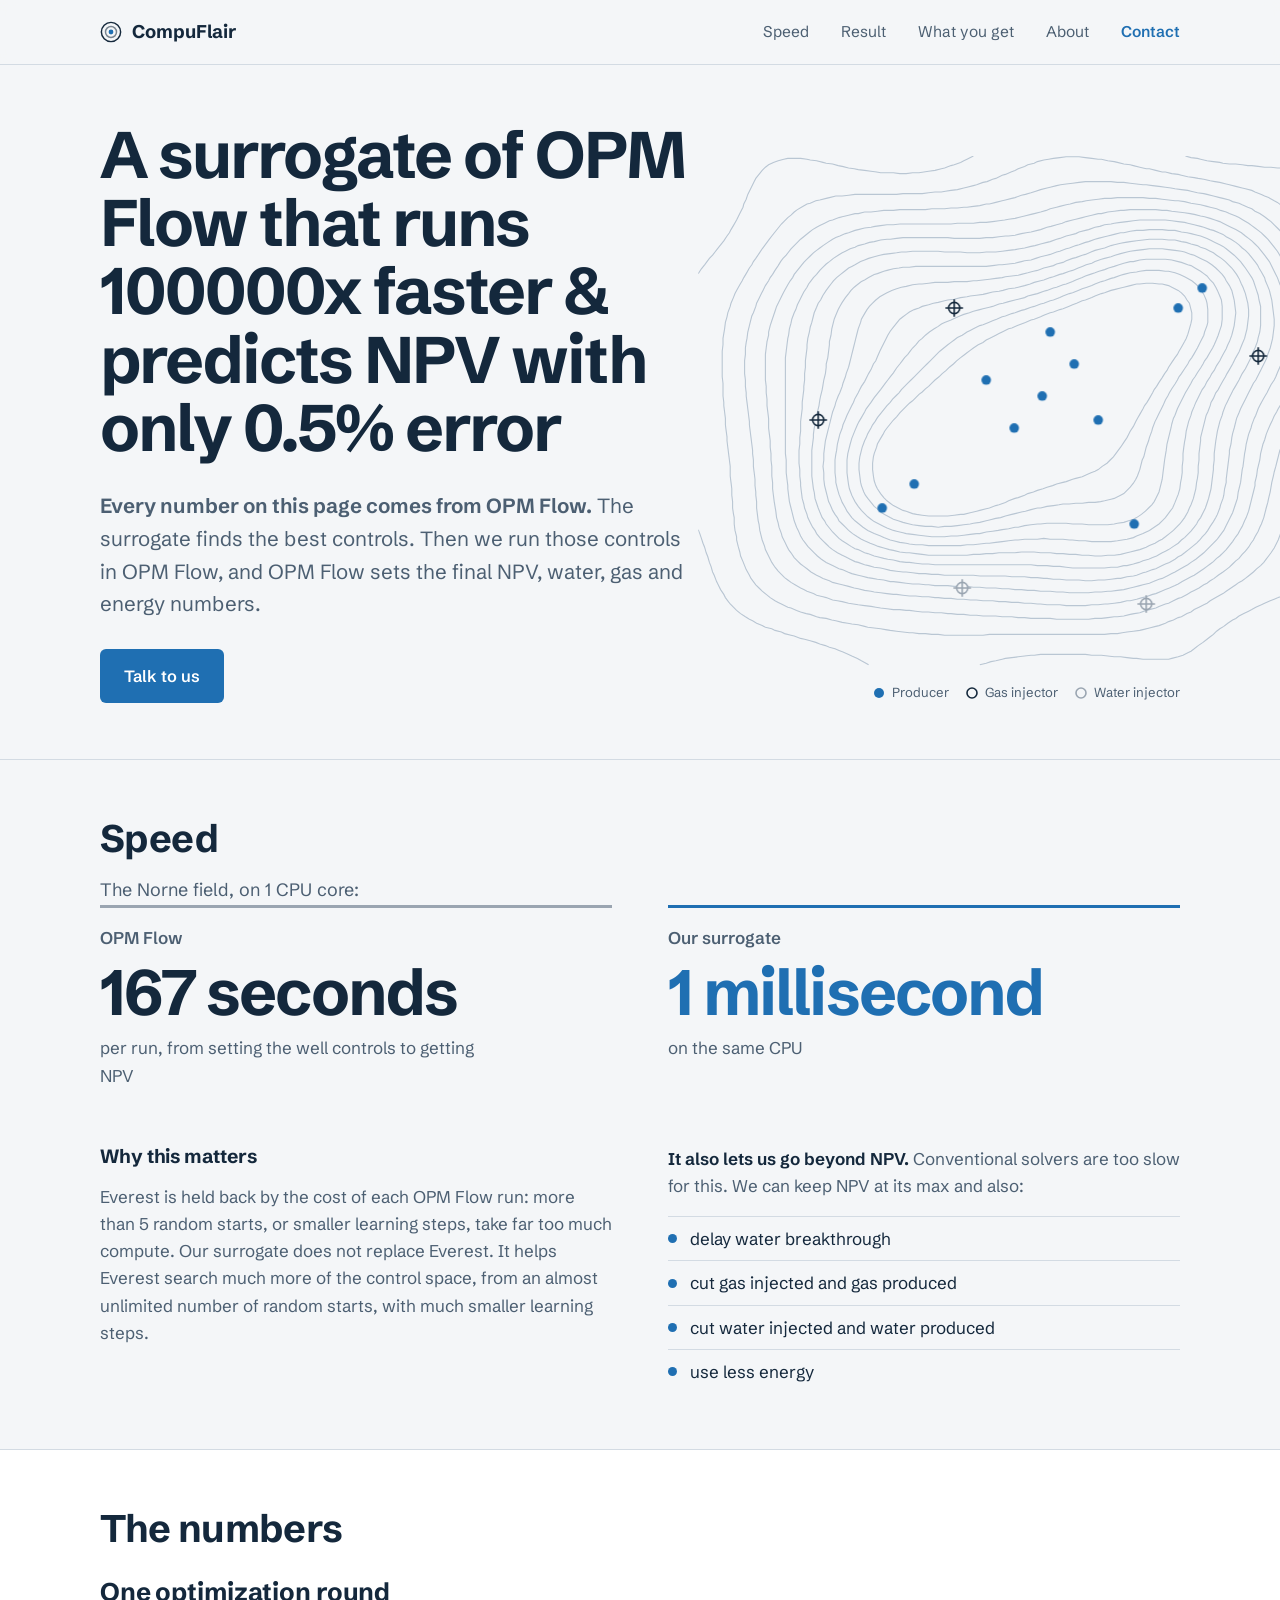
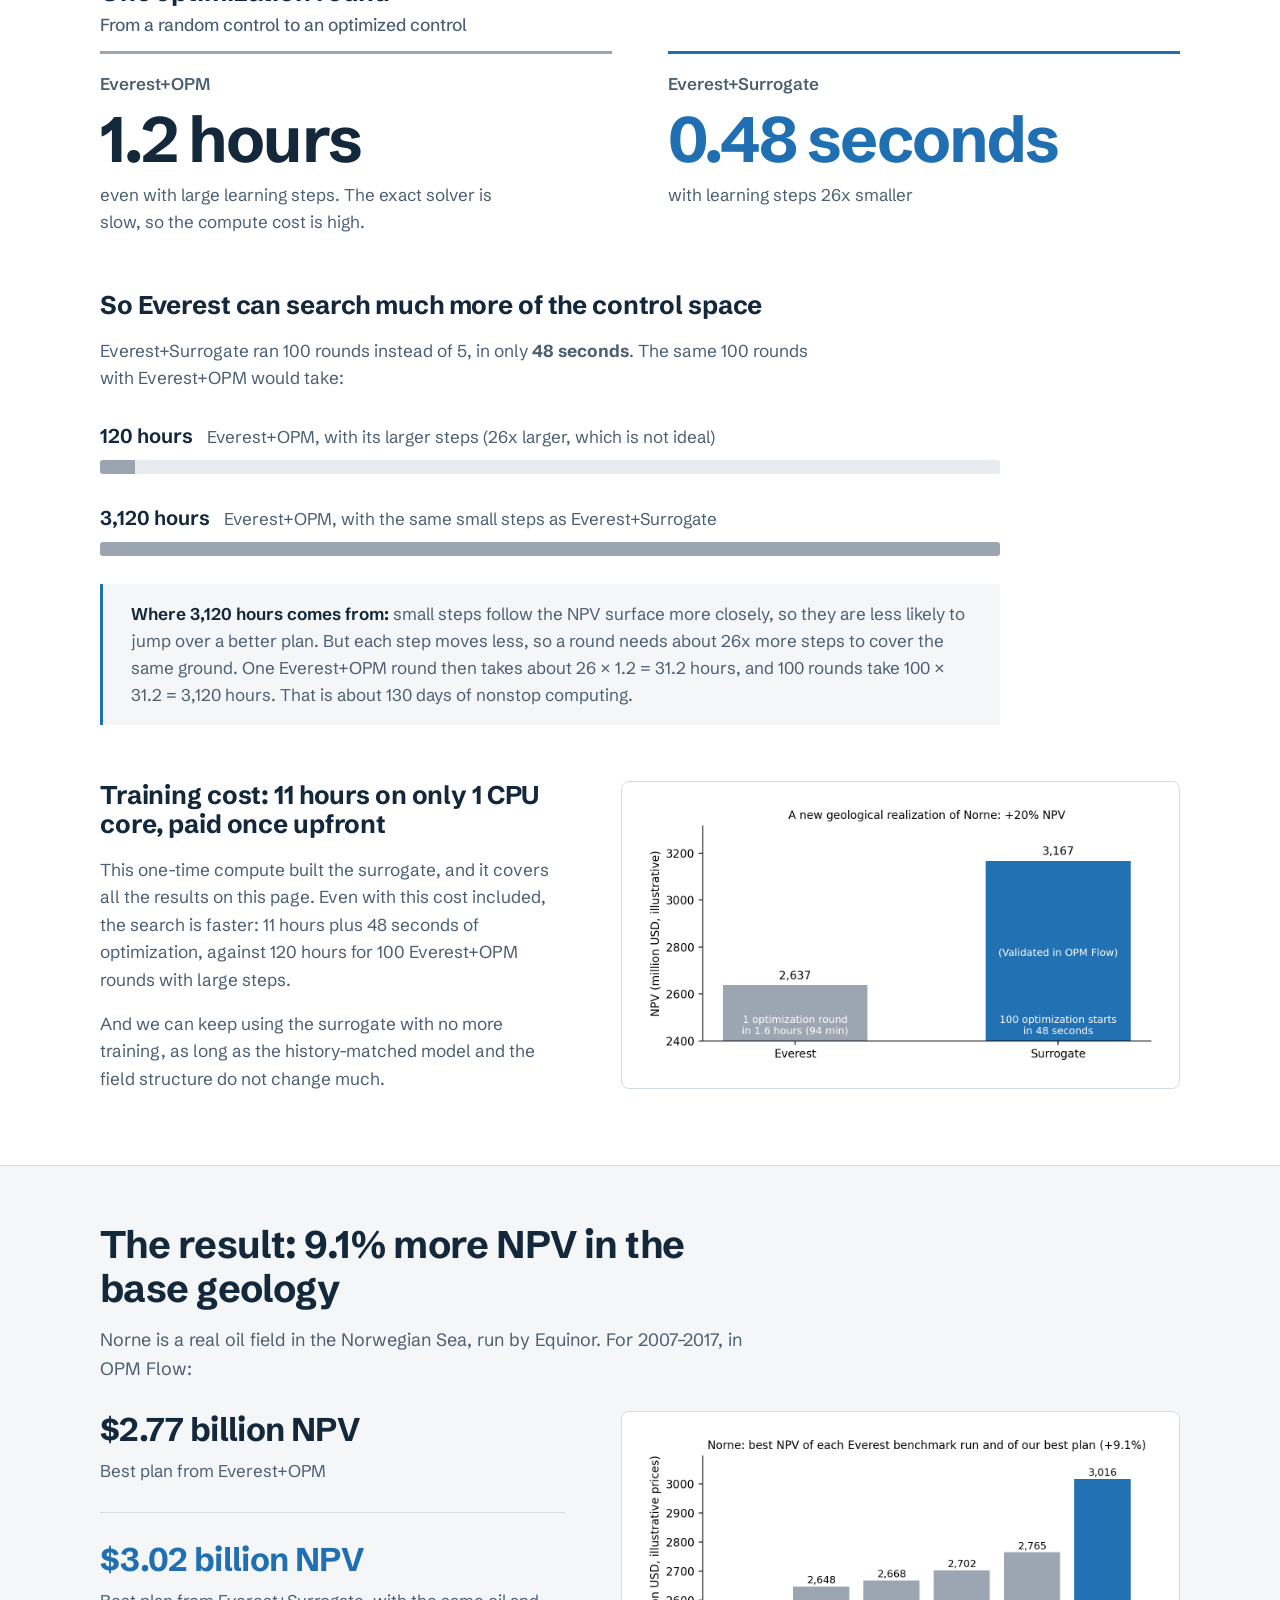
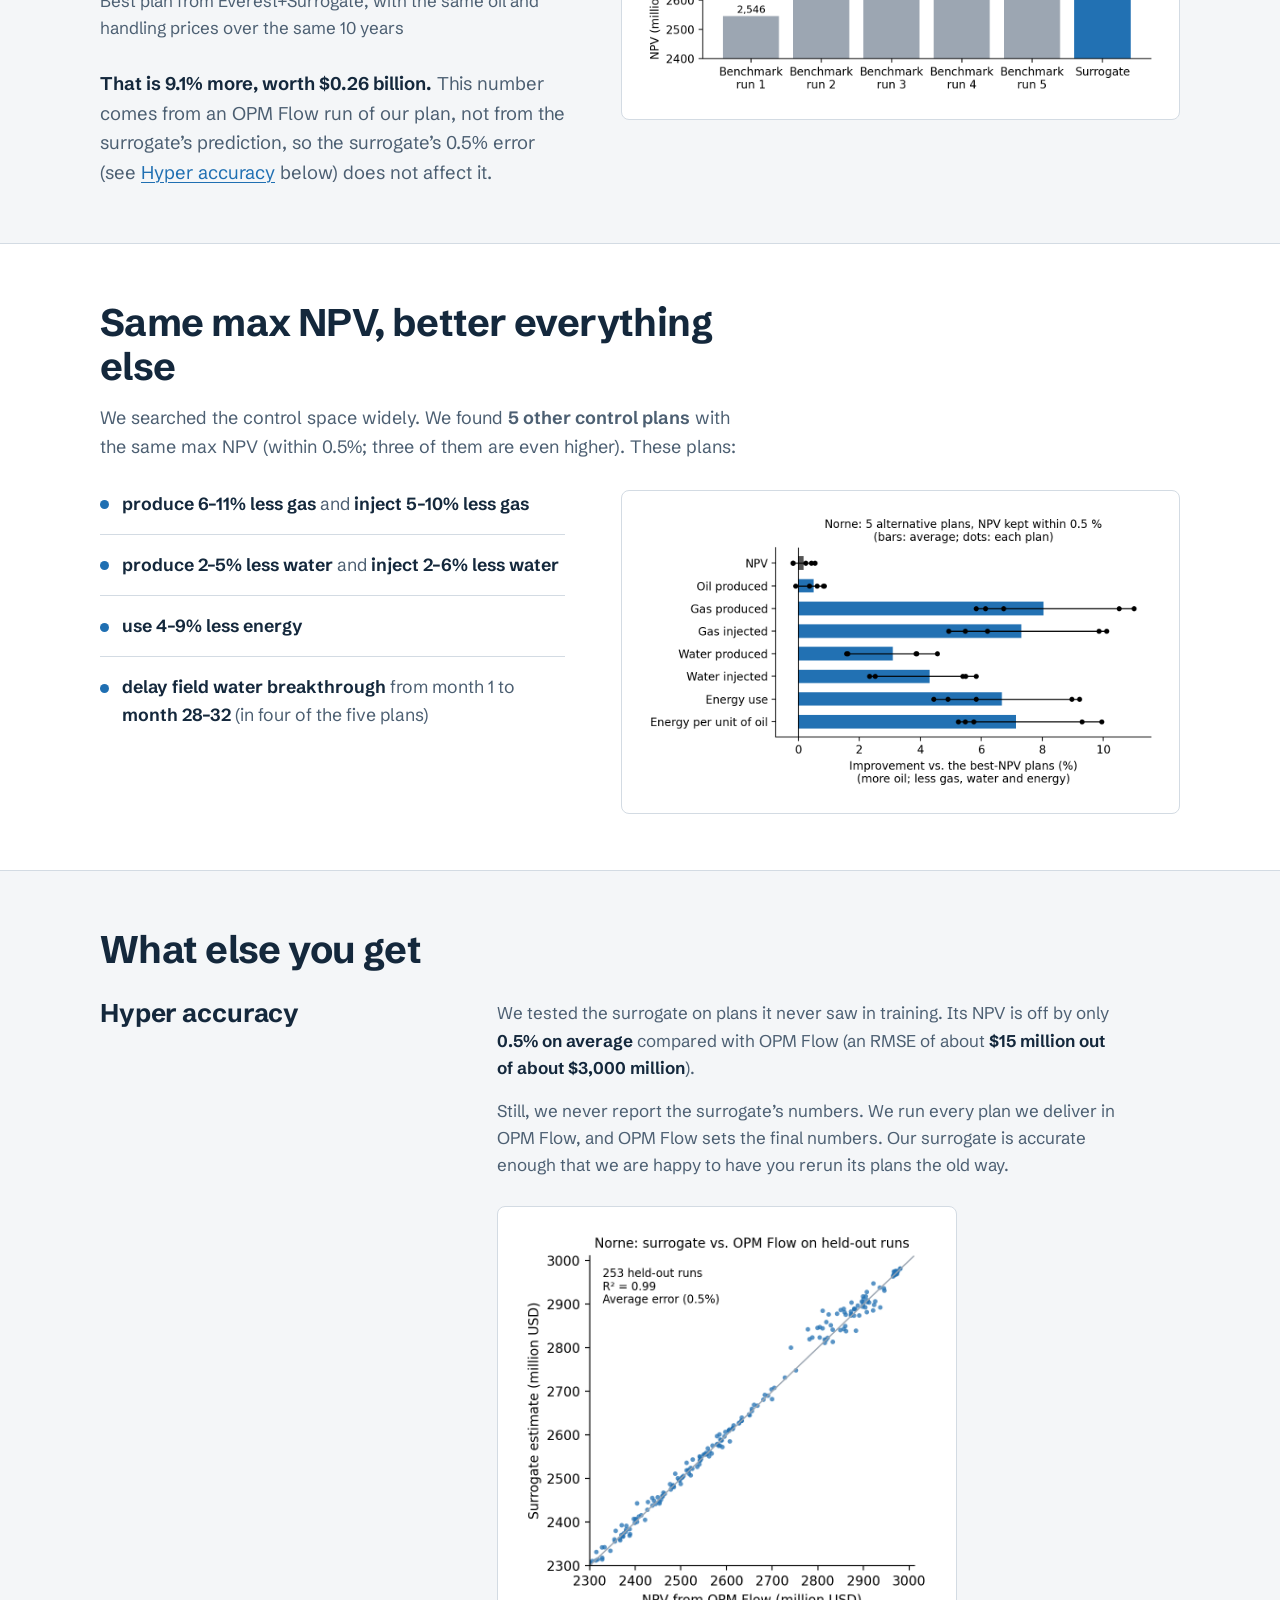
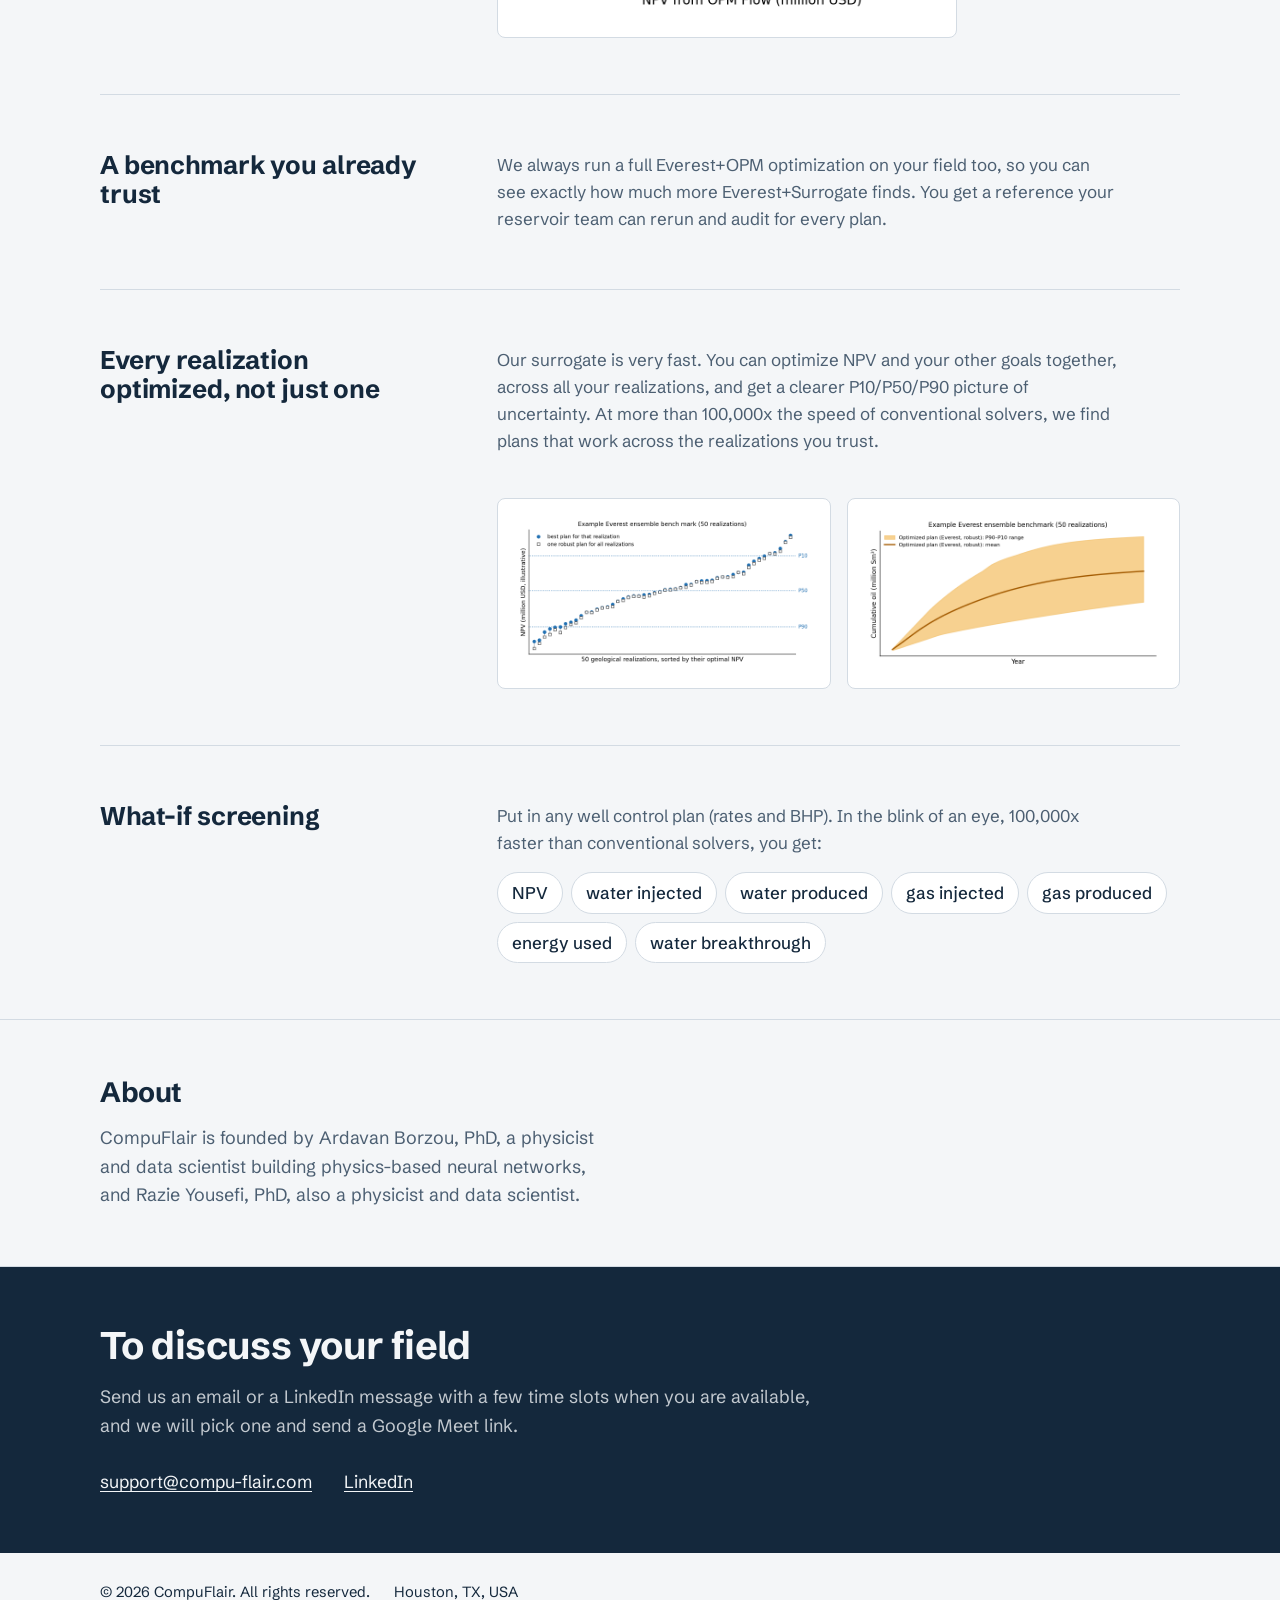
==== commit 00fd062b: "wordings fixes" ====
--- a/index.html
+++ b/index.html
@@ -110,7 +110,7 @@
         <div class="split">
           <div>
             <h3>Why this matters</h3>
-            <p>With Everest, more than 5 random starts or smaller learning steps take far too much compute. With our surrogate, we can start from an almost unlimited number of random controls, with much smaller learning steps.</p>
+            <p>Everest is held back by the cost of each OPM Flow run: more than 5 random starts, or smaller learning steps, take far too much compute. Our surrogate does not replace Everest. It helps Everest search much more of the control space, from an almost unlimited number of random starts, with much smaller learning steps.</p>
           </div>
           <div>
             <p><strong>It also lets us go beyond NPV.</strong> Conventional solvers are too slow for this. We can keep NPV at its max and also:</p>
@@ -134,41 +134,41 @@
         <h3 class="subhead">One optimization round<small>From a random control to an optimized control</small></h3>
         <div class="versus">
           <div class="versus-item">
-            <span class="versus-label">Everest</span>
+            <span class="versus-label">Everest+OPM</span>
             <span class="versus-value">1.2 hours</span>
             <span class="versus-note">even with large learning steps. The exact solver is slow, so the compute cost is high.</span>
           </div>
           <div class="versus-item ours">
-            <span class="versus-label">Our surrogate</span>
+            <span class="versus-label">Everest+Surrogate</span>
             <span class="versus-value">0.48 seconds</span>
             <span class="versus-note">with learning steps 26x smaller</span>
           </div>
         </div>
 
-        <h3 class="subhead">So we searched much more of the control space</h3>
-        <p class="body-text">We ran 100 rounds instead of 5, in only <b>48 seconds</b>. The same 100 rounds in Everest would take:</p>
+        <h3 class="subhead">So Everest can search much more of the control space</h3>
+        <p class="body-text">Everest+Surrogate ran 100 rounds instead of 5, in only <b>48 seconds</b>. The same 100 rounds with Everest+OPM would take:</p>
         <dl class="bars">
           <div class="bar-row" style="--w: 3.85%">
-            <dt><strong>120 hours</strong><span>Everest, with its larger steps (26x larger, which is not ideal)</span></dt>
+            <dt><strong>120 hours</strong><span>Everest+OPM, with its larger steps (26x larger, which is not ideal)</span></dt>
             <dd><i></i></dd>
           </div>
           <div class="bar-row" style="--w: 100%">
-            <dt><strong>3,120 hours</strong><span>Everest, with the same small steps we used</span></dt>
+            <dt><strong>3,120 hours</strong><span>Everest+OPM, with the same small steps as Everest+Surrogate</span></dt>
             <dd><i></i></dd>
           </div>
         </dl>
         <div class="callout">
-          <p><strong>Where 3,120 hours comes from:</strong> small steps follow the NPV surface more closely, so they are less likely to jump over a better plan. But each step moves less, so a round needs about 26x more steps to cover the same ground. One Everest round then takes about 26 × 1.2 = 31.2 hours, and 100 rounds take 100 × 31.2 = 3,120 hours. That is about 130 days of nonstop computing.</p>
+          <p><strong>Where 3,120 hours comes from:</strong> small steps follow the NPV surface more closely, so they are less likely to jump over a better plan. But each step moves less, so a round needs about 26x more steps to cover the same ground. One Everest+OPM round then takes about 26 × 1.2 = 31.2 hours, and 100 rounds take 100 × 31.2 = 3,120 hours. That is about 130 days of nonstop computing.</p>
         </div>
 
         <div class="results-grid cost">
           <div>
             <h3 class="subhead">Training cost: 11 hours on only 1 CPU core, <b>paid once upfront</b></h3>
-            <p class="body-text">This one-time compute built the surrogate, and it covers all the results on this page. Even with this cost included, we are faster: 11 hours plus 48 seconds of optimization, against 120 hours for 100 Everest rounds with large steps.</p>
+            <p class="body-text">This one-time compute built the surrogate, and it covers all the results on this page. Even with this cost included, the search is faster: 11 hours plus 48 seconds of optimization, against 120 hours for 100 Everest+OPM rounds with large steps.</p>
             <p class="body-text">And we can keep using the surrogate with no more training, as long as the history-matched model and the field structure do not change much.</p>
           </div>
           <figure class="figure-frame">
-            <img src="assets/figures/new_realization.png" width="1300" height="680" loading="lazy" alt="Bar chart for a new geological realization of Norne: Everest reaches 2,637 million USD NPV in one optimization round of 1.6 hours; the surrogate reaches 3,167 million USD, validated in OPM Flow, from 100 optimization starts in 48 seconds (+20% NPV).">
+            <img src="assets/figures/new_realization.png" width="1300" height="680" loading="lazy" alt="Bar chart for a new geological realization of Norne: Everest+OPM reaches 2,637 million USD NPV in one optimization round of 1.6 hours; Everest+Surrogate reaches 3,167 million USD, validated in OPM Flow, from 100 optimization starts in 48 seconds (+20% NPV).">
           </figure>
         </div>
       </div>
@@ -183,13 +183,13 @@
         <div class="results-grid">
           <div>
             <dl class="figures">
-              <div><dt class="bench-figure">$2.77 billion NPV</dt><dd>Everest’s best plan</dd></div>
-              <div><dt>$3.02 billion NPV</dt><dd>Our best plan, with the same oil and handling prices over the same 10 years</dd></div>
+              <div><dt class="bench-figure">$2.77 billion NPV</dt><dd>Best plan from Everest+OPM</dd></div>
+              <div><dt>$3.02 billion NPV</dt><dd>Best plan from Everest+Surrogate, with the same oil and handling prices over the same 10 years</dd></div>
             </dl>
             <p class="result-gain"><strong>That is 9.1% more, worth $0.26 billion.</strong> This number comes from an OPM Flow run of our plan, not from the surrogate’s prediction, so the surrogate’s 0.5% error (see <a href="#accuracy">Hyper accuracy</a> below) does not affect it.</p>
           </div>
           <figure class="figure-frame">
-            <img src="assets/figures/npv_comparison.png" width="1300" height="680" loading="lazy" alt="Bar chart: best NPV of five Everest benchmark runs, from 2,546 to 2,765 million USD, and of our best plan, 3,016 million USD.">
+            <img src="assets/figures/npv_comparison.png" width="1300" height="680" loading="lazy" alt="Bar chart: best NPV of five Everest+OPM runs, from 2,546 to 2,765 million USD, and of the best Everest+Surrogate plan, 3,016 million USD.">
           </figure>
         </div>
       </div>
@@ -234,7 +234,7 @@
           <li>
             <h3>A benchmark you already trust</h3>
             <div>
-              <p>We always run a full conventional Everest optimization on your field and compare our results to it. You get a reference your reservoir team can rerun and audit for every plan.</p>
+              <p>We always run a full Everest+OPM optimization on your field too, so you can see exactly how much more Everest+Surrogate finds. You get a reference your reservoir team can rerun and audit for every plan.</p>
             </div>
           </li>
           <li>
